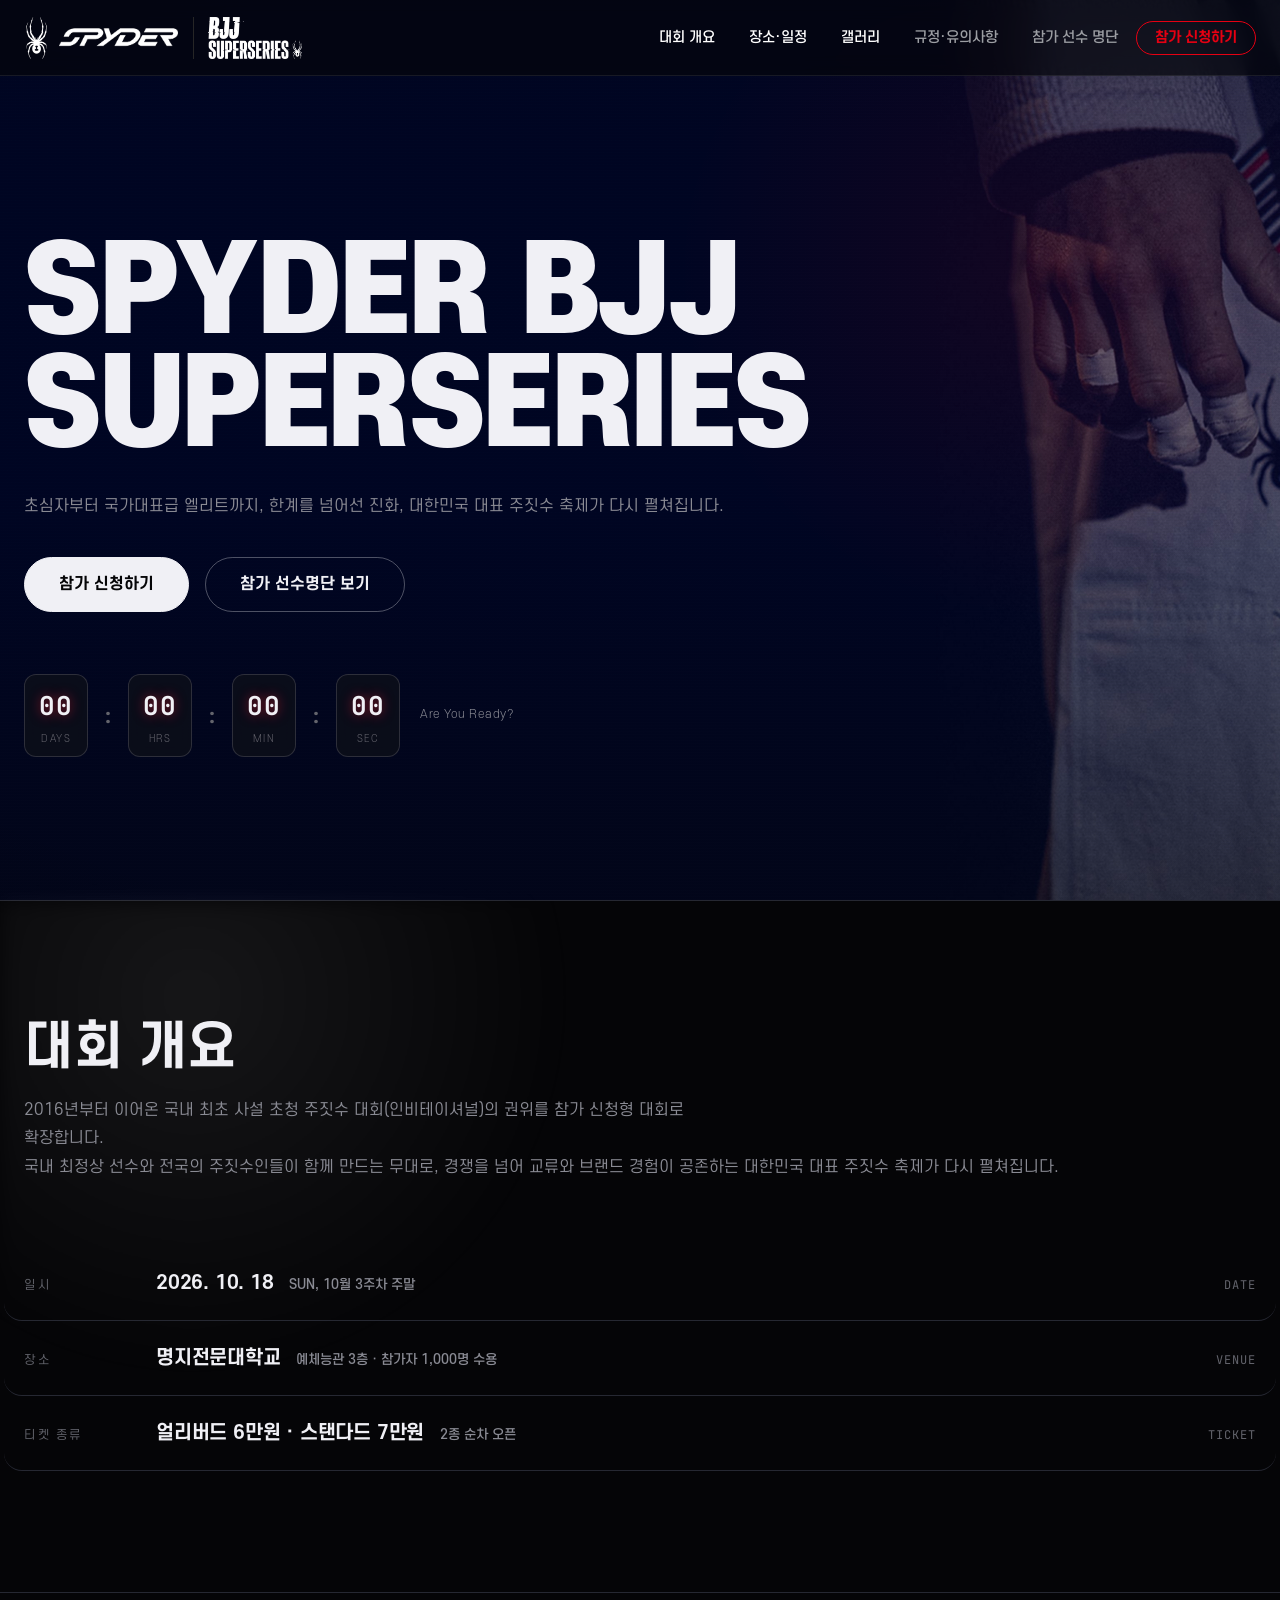
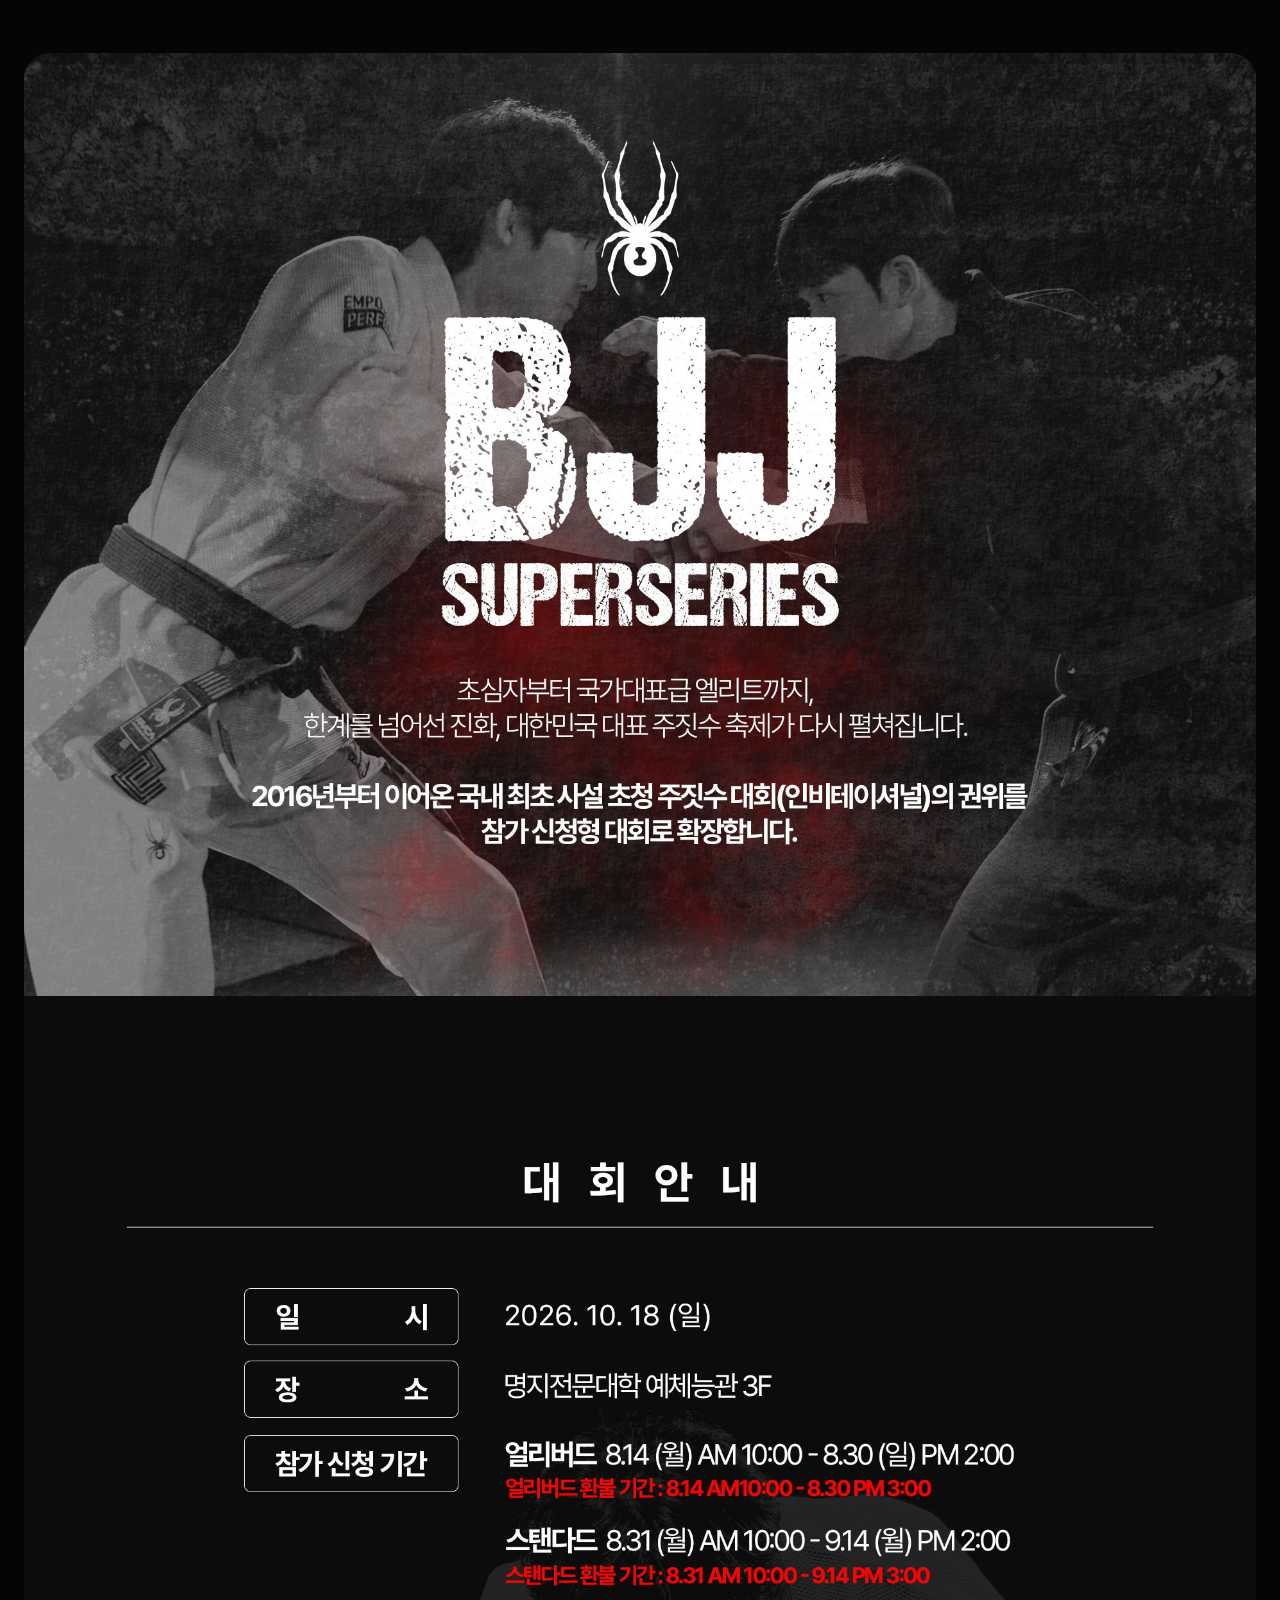
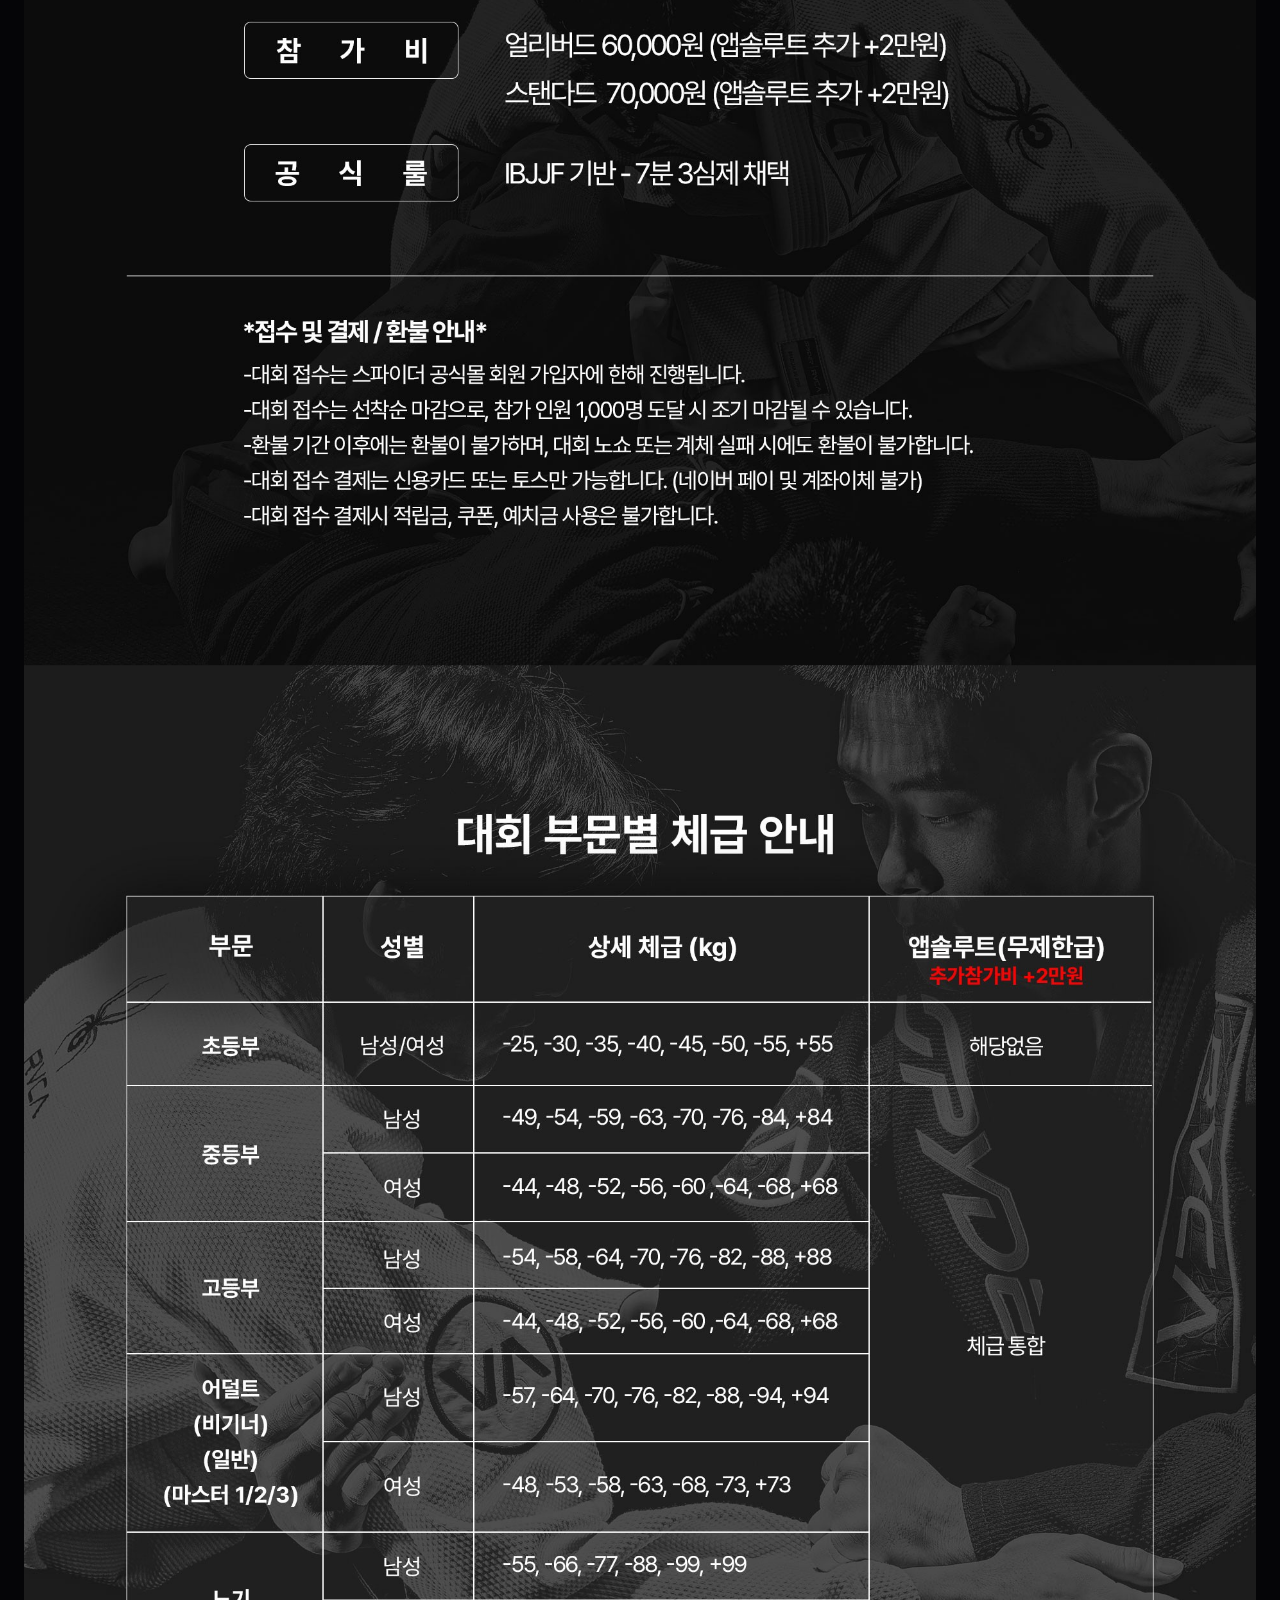
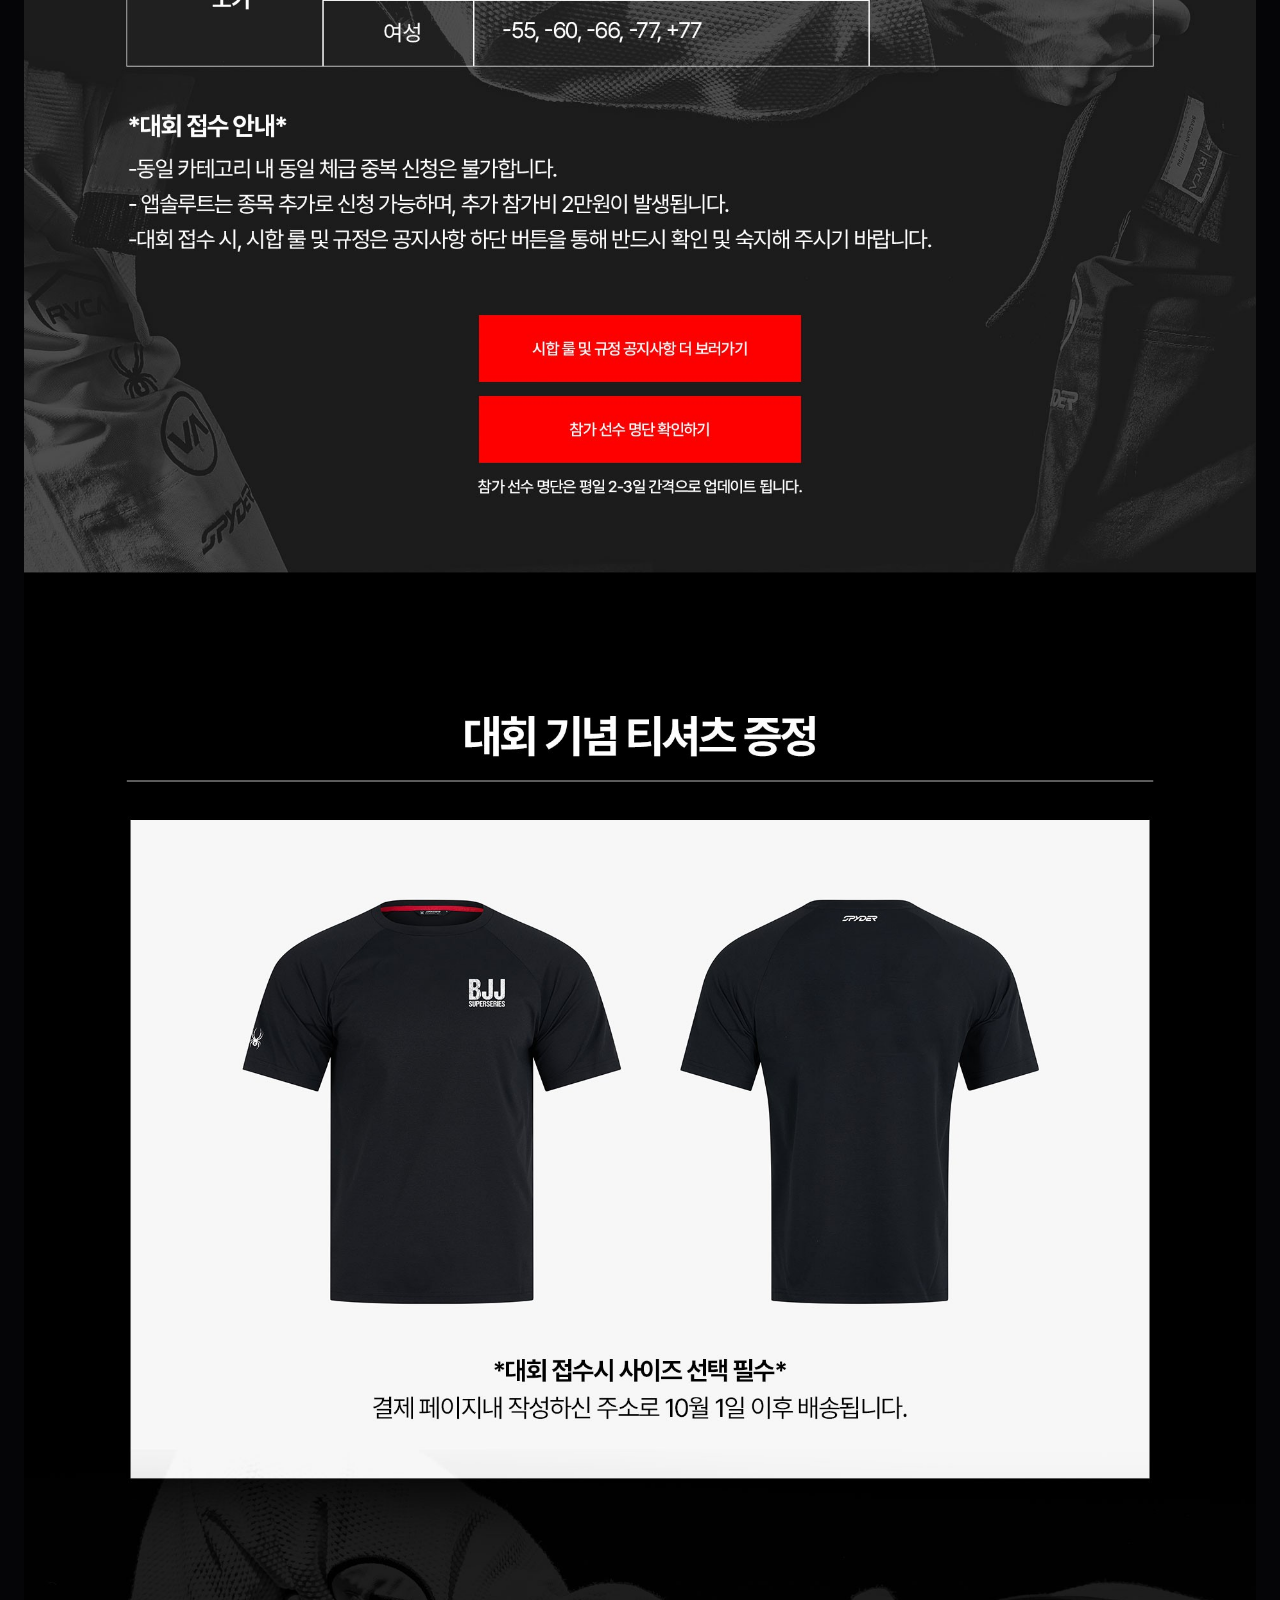
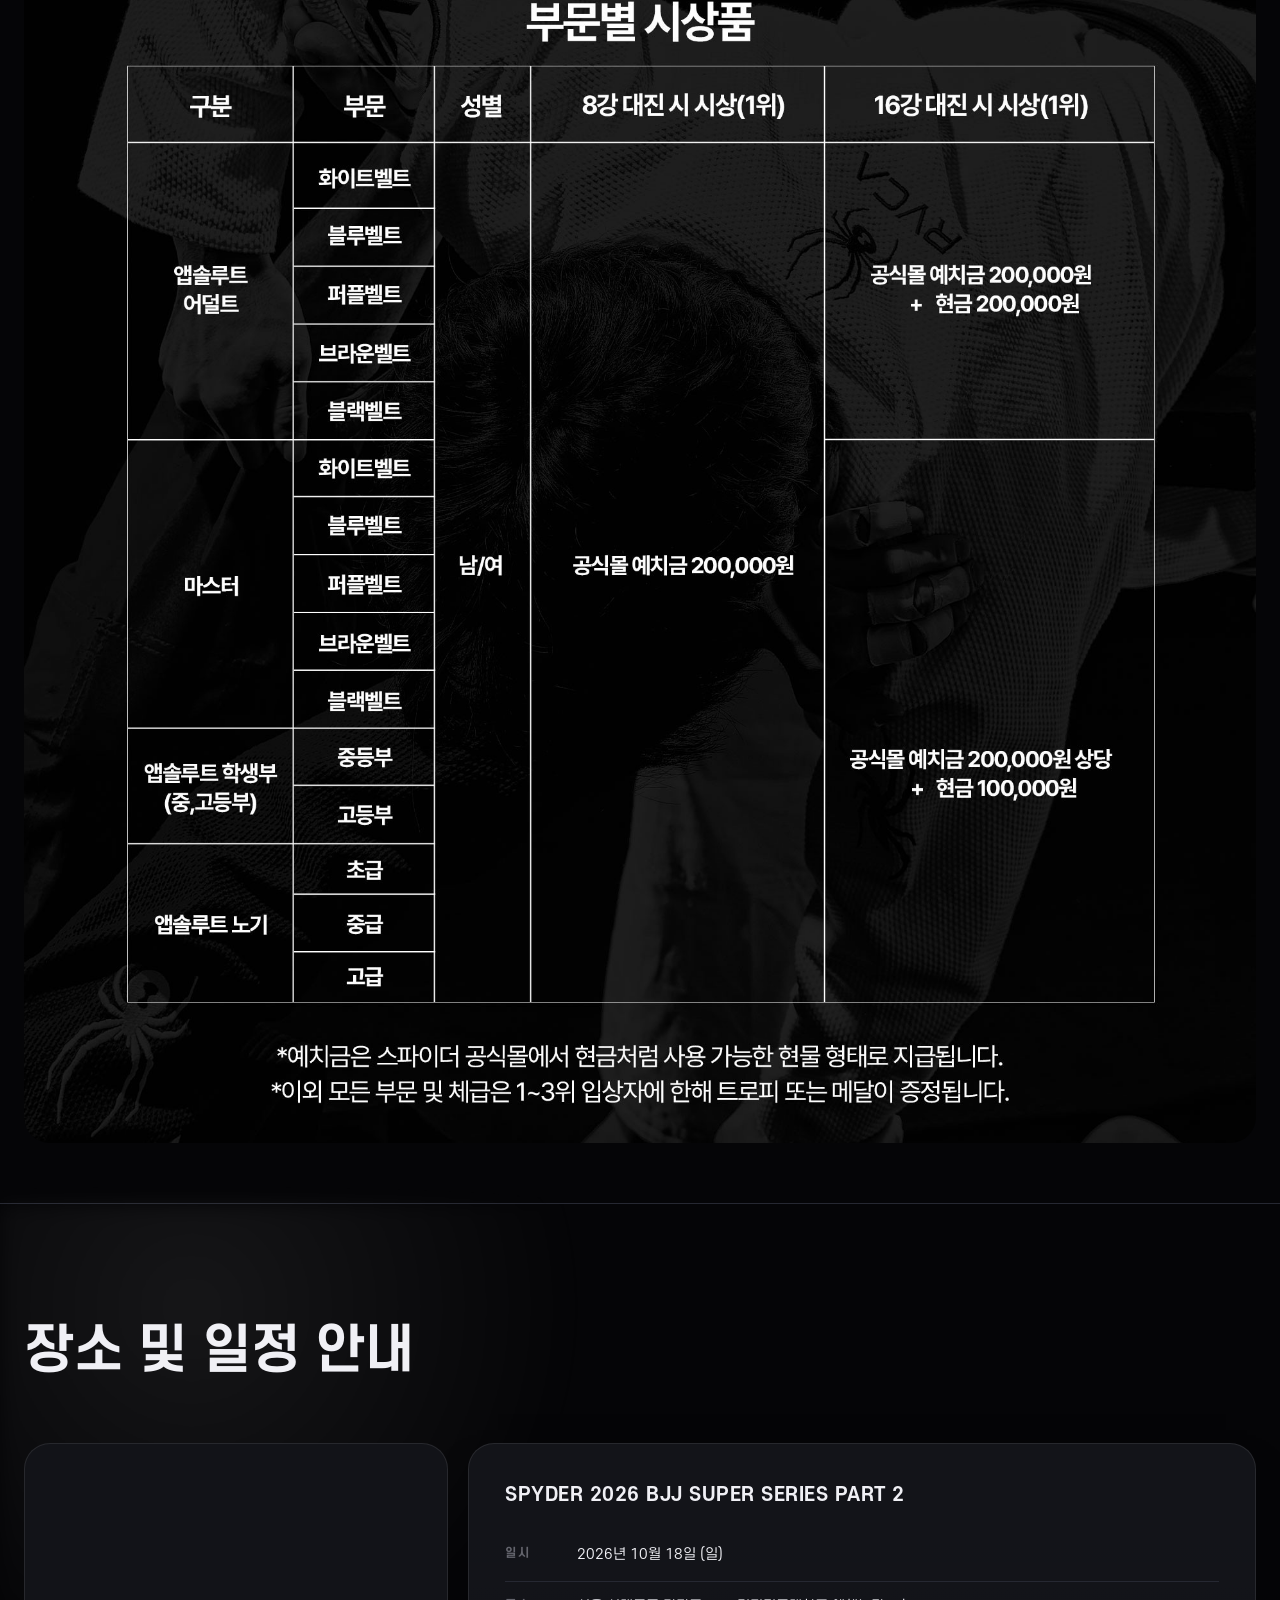
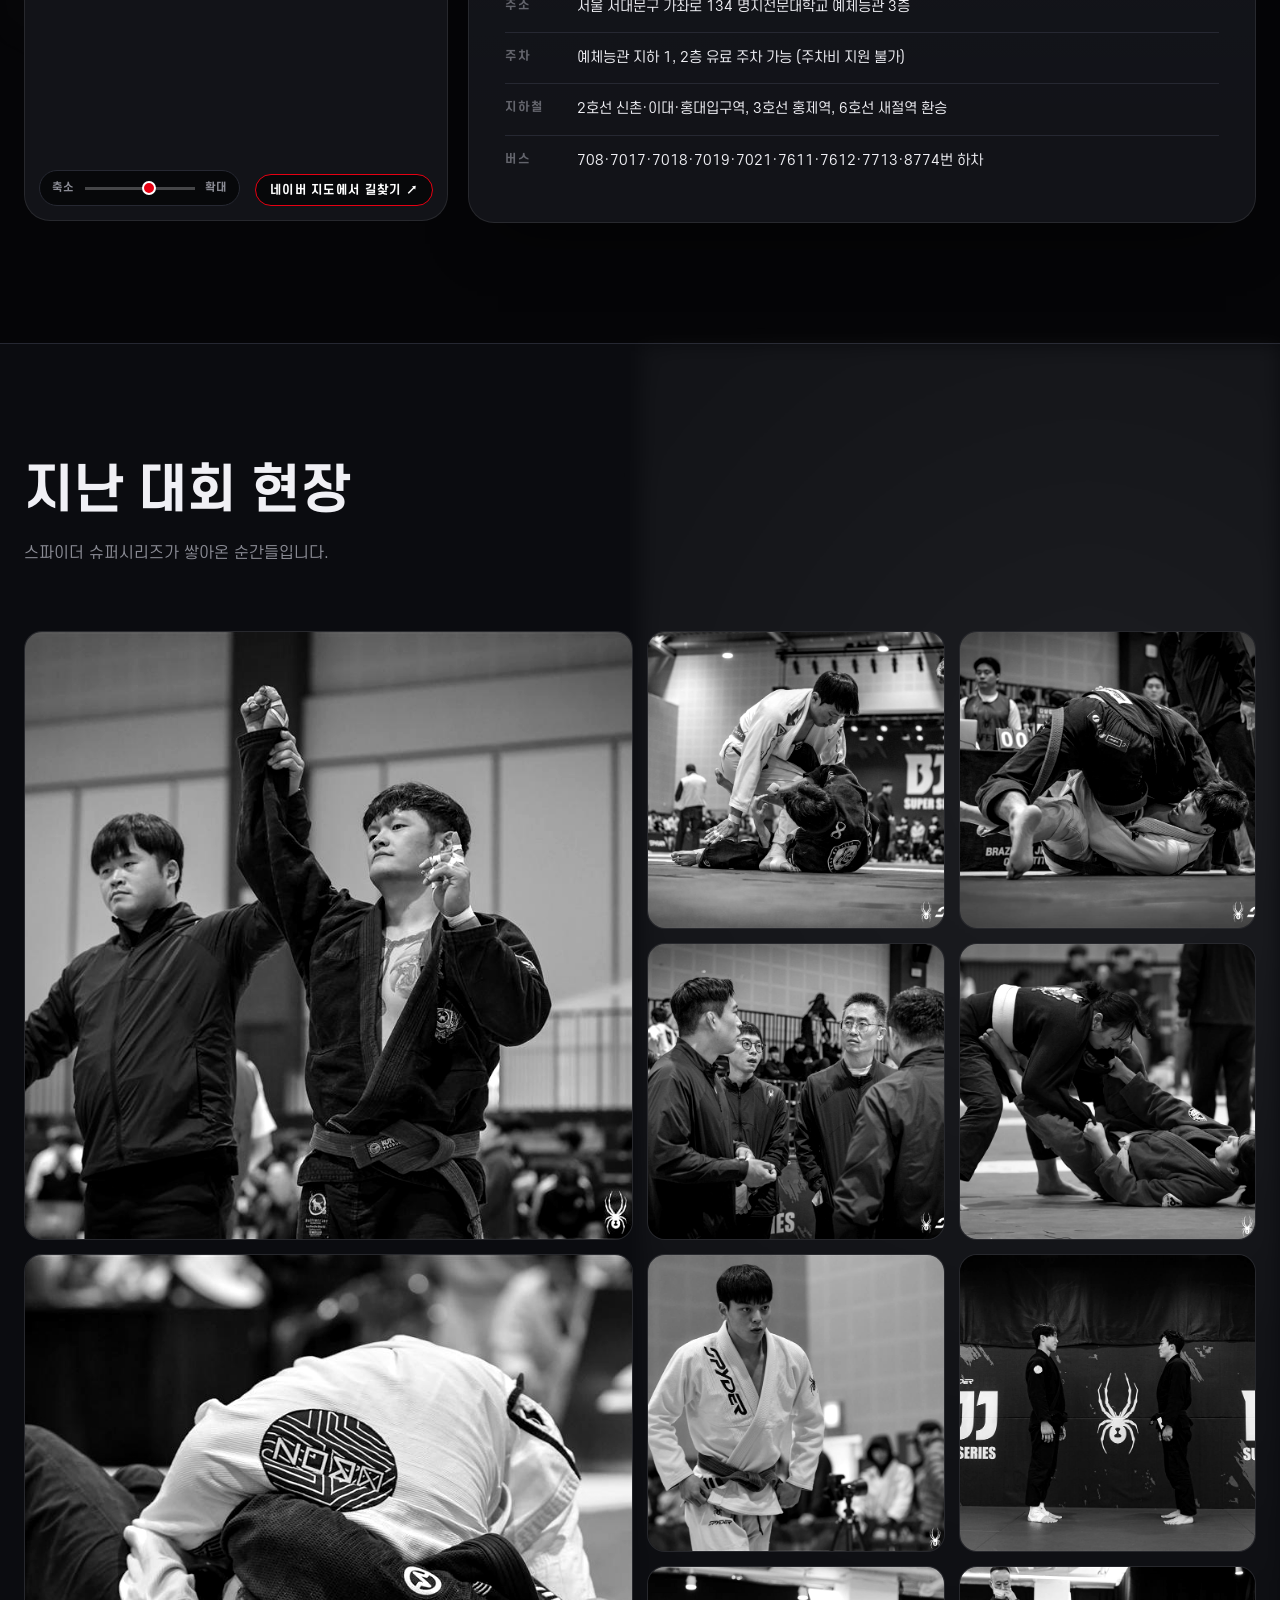
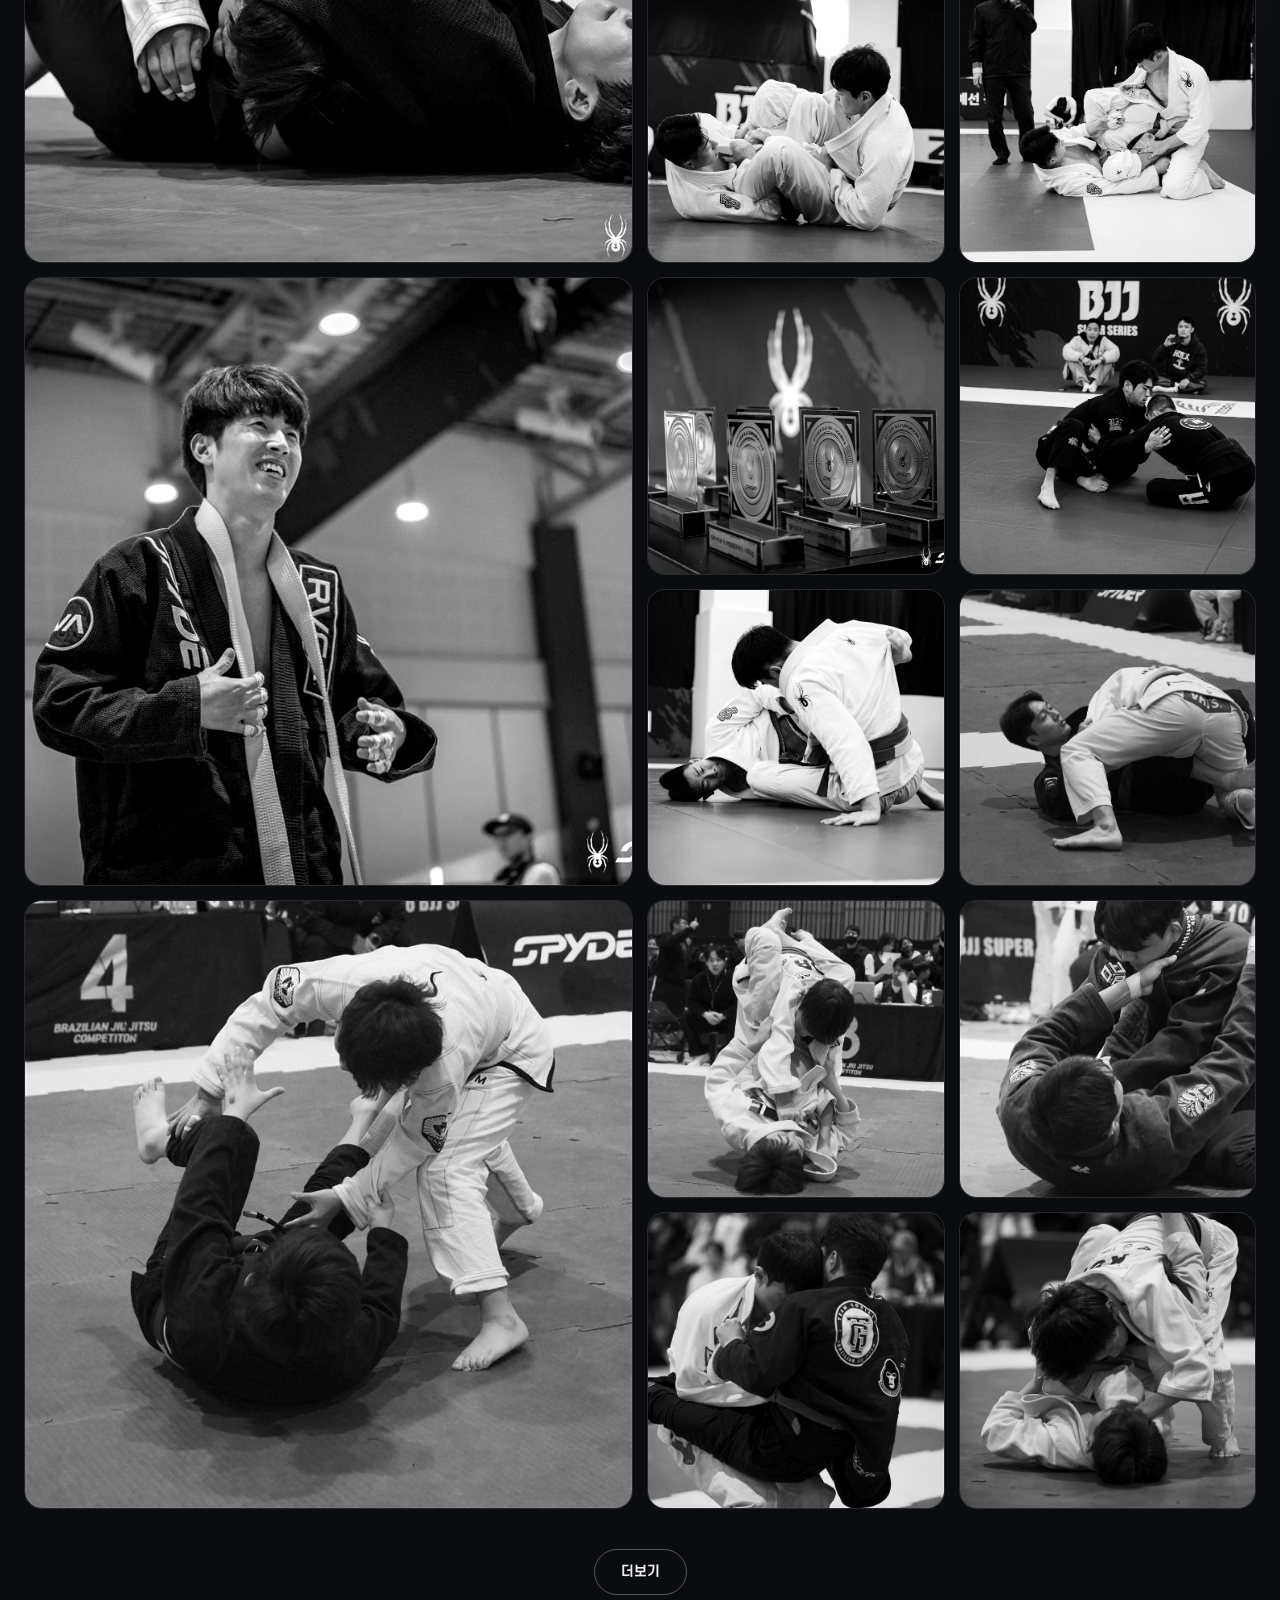
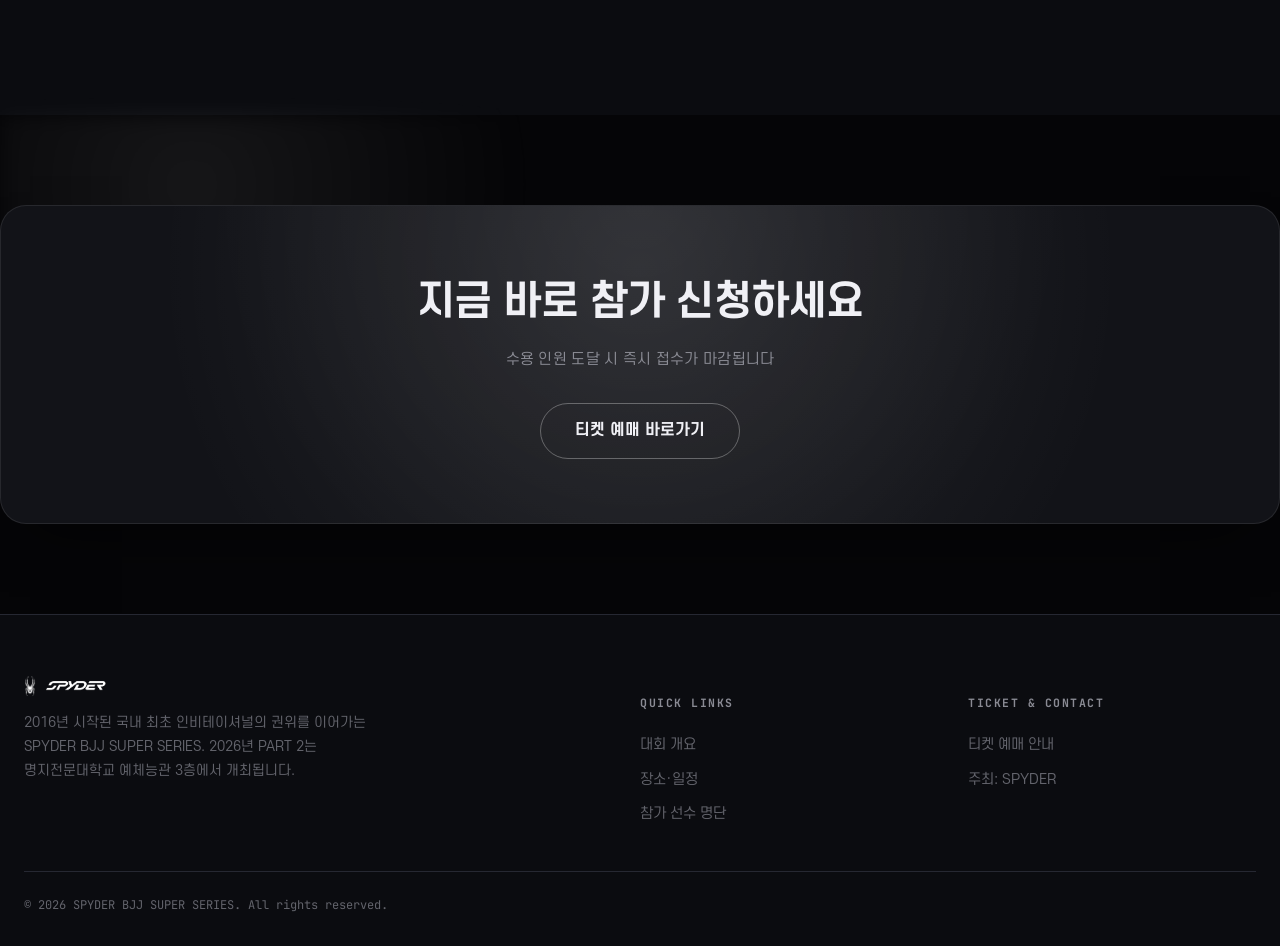
==== index.html @ e3bdf802 "Widen venue-info card so transit rows fit on one line Shifted venue-grid column ratio toward the inf" ====
<!DOCTYPE html>
<html lang="ko">
<head>
<meta charset="UTF-8">
<meta name="viewport" content="width=device-width, initial-scale=1.0">
<title>SPYDER BJJ SUPER SERIES 2026 PART 2</title>
<meta name="description" content="2026년 10월 18일, 명지전문대학교 예체능관 3층에서 열리는 SPYDER BJJ SUPER SERIES 2026 PART 2. 얼리버드 티켓 오픈 및 참가 선수 명단 안내.">
<link rel="icon" type="image/png" href="assets/img/spyder-bug.png">
<meta property="og:type" content="website">
<meta property="og:title" content="SPYDER BJJ SUPER SERIES 2026 PART 2">
<meta property="og:description" content="2026년 10월 18일, 명지전문대학교 예체능관 3층에서 열리는 SPYDER BJJ SUPER SERIES 2026 PART 2. 얼리버드 티켓 오픈 및 참가 선수 명단 안내.">
<meta property="og:image" content="assets/img/poster-main.jpg">
<meta name="twitter:card" content="summary_large_image">
<link rel="stylesheet" href="assets/css/style.css?v=76">
<link rel="stylesheet" href="https://unpkg.com/leaflet@1.9.4/dist/leaflet.css" integrity="sha256-p4NxAoJBhIIN+hmNHrzRCf9tD/miZyoHS5obTRR9BMY=" crossorigin="">
</head>
<body>

<div class="web-texture"></div>

<!-- NAV -->
<nav class="nav">
  <div class="nav-inner">
    <a href="index.html" class="brand">
      <img src="assets/img/spyder-bug.png" class="spider-icon" alt="">
      <img src="assets/img/spyder-wordmark.png" class="wordmark" alt="SPYDER">
      <img src="assets/img/bjj-superseries-logo-white.png" class="bjj-logo" alt="BJJ SUPERSERIES">
    </a>
    <div class="nav-links">
      <a href="index.html#overview">대회 개요</a>
      <a href="index.html#venue">장소·일정</a>
      <a href="index.html#gallery">갤러리</a>
      <a href="rules.html">규정·유의사항</a>
      <a href="bracket.html">참가 선수 명단</a>
      <a href="tickets.html" class="nav-cta">참가 신청하기</a>
    </div>
    <button class="nav-toggle" aria-label="메뉴 열기"><span></span><span></span><span></span></button>
  </div>
</nav>

<!-- HERO: Cyber-Athletic "The Dawn of Combat" -->
<header class="hero-cyber">
  <div class="hero-bg">
    <div class="hero-bg-photo"></div>
    <div class="hero-bg-gradient"></div>
    <div class="hero-bg-sweep"></div>
    <div class="hero-scanlines"></div>
    <div class="hero-vignette"></div>
  </div>

  <div class="hero-row">
    <div class="hero-content-cyber">
      <h1 class="hero-title-cyber sr-only">SPYDER BJJ SUPER SERIES 2026 PART 2</h1>
      <p class="hero-scdream-label">SPYDER BJJ SUPERSERIES</p>
      <p class="hero-desc-cyber">초심자부터 국가대표급 엘리트까지, 한계를 넘어선 진화, 대한민국 대표 주짓수 축제가 다시 펼쳐집니다.</p>
      <div class="hero-actions">
        <a href="tickets.html" class="btn btn-primary btn-lg btn-neon">참가 신청하기</a>
        <a href="bracket.html" class="btn btn-outline btn-lg">참가 선수명단 보기</a>
      </div>
    </div>
  </div>

  <div class="hero-countdown" id="heroCountdown" data-target="2026-10-18T09:00:00+09:00">
    <div class="cd-unit"><span class="cd-num" id="cdDays">00</span><span class="cd-label">Days</span></div>
    <span class="cd-sep">:</span>
    <div class="cd-unit"><span class="cd-num" id="cdHours">00</span><span class="cd-label">Hrs</span></div>
    <span class="cd-sep">:</span>
    <div class="cd-unit"><span class="cd-num" id="cdMins">00</span><span class="cd-label">Min</span></div>
    <span class="cd-sep">:</span>
    <div class="cd-unit"><span class="cd-num" id="cdSecs">00</span><span class="cd-label">Sec</span></div>
    <span class="cd-caption">Are You Ready?</span>
  </div>
</header>

<div class="divider"></div>

<!-- OVERVIEW -->
<section class="section" id="overview">
  <div class="container">
    <div class="section-head">
      <h2 class="section-title display reveal-text">대회 개요</h2>
      <p class="section-desc reveal" style="transition-delay:.15s;">2016년부터 이어온 국내 최초 사설 초청 주짓수 대회(인비테이셔널)의 권위를 참가 신청형 대회로 확장합니다.<br><span class="nowrap-line">국내 최정상 선수와 전국의 주짓수인들이 함께 만드는 무대로, 경쟁을 넘어 교류와 브랜드 경험이 공존하는 대한민국 대표 주짓수 축제가 다시 펼쳐집니다.</span></p>
    </div>

    <div class="structure-list reveal">
      <div class="structure-item">
        <span class="s-label">일시</span>
        <div class="s-value">2026. 10. 18 <small>SUN, 10월 3주차 주말</small></div>
        <span class="s-mono">DATE</span>
      </div>
      <div class="structure-item">
        <span class="s-label">장소</span>
        <div class="s-value">명지전문대학교 <small>예체능관 3층 · 참가자 1,000명 수용</small></div>
        <span class="s-mono">VENUE</span>
      </div>
      <div class="structure-item">
        <span class="s-label">티켓 종류</span>
        <div class="s-value">얼리버드 6만원 · 스탠다드 7만원 <small>2종 순차 오픈</small></div>
        <span class="s-mono">TICKET</span>
      </div>
    </div>
  </div>
</section>

<div class="divider"></div>

<!-- PROMO DETAIL -->
<section class="promo-detail">
  <div class="container">
    <img src="assets/img/promo-detail.jpg" alt="SPYDER BJJ SUPER SERIES 2026 PART 2 기획전 안내">
  </div>
</section>

<div class="divider"></div>

<!-- VENUE -->
<section class="section" id="venue">
  <div class="container">
    <div class="section-head">
      <h2 class="section-title display reveal-text">장소 및 일정 안내</h2>
    </div>
    <div class="venue-grid reveal">
      <div class="venue-map">
        <div id="venueMap"></div>
        <div class="map-zoom-control">
          <span class="map-zoom-label">축소</span>
          <input type="range" id="mapZoomRange" min="0" max="100" value="60" step="1" aria-label="지도 확대/축소">
          <span class="map-zoom-label">확대</span>
        </div>
        <a href="https://naver.me/58NGkoBA" target="_blank" rel="noopener" class="map-link-btn">네이버 지도에서 길찾기 ↗</a>
      </div>
      <div class="venue-info">
        <h4>SPYDER 2026 BJJ SUPER SERIES PART 2</h4>
        <ul>
          <li><b>일시</b><span>2026년 10월 18일 (일)</span></li>
          <li><b>주소</b><span>서울 서대문구 가좌로 134 명지전문대학교 예체능관 3층</span></li>
          <li><b>주차</b><span>예체능관 지하 1, 2층 유료 주차 가능 (주차비 지원 불가)</span></li>
          <li><b>지하철</b><span>2호선 신촌·이대·홍대입구역, 3호선 홍제역, 6호선 새절역 환승</span></li>
          <li><b>버스</b><span>708·7017·7018·7019·7021·7611·7612·7713·8774번 하차</span></li>
        </ul>
      </div>
    </div>
  </div>
</section>

<div class="divider"></div>

<!-- GALLERY -->
<section class="section bg-alt" id="gallery">
  <div class="container">
    <div class="section-head">
      <h2 class="section-title display reveal-text">지난 대회 현장</h2>
      <p class="section-desc reveal" style="transition-delay:.15s;">스파이더 슈퍼시리즈가 쌓아온 순간들입니다.</p>
    </div>
    <div class="gallery-grid reveal">
      <a href="assets/img/gallery/g4.jpg" data-lightbox><img src="assets/img/gallery/g4.jpg" alt="지난 대회 현장 1" loading="lazy"></a>
      <a href="assets/img/gallery/g1.jpg" data-lightbox><img src="assets/img/gallery/g1.jpg" alt="지난 대회 현장 2" loading="lazy"></a>
      <a href="assets/img/gallery/g2.jpg" data-lightbox><img src="assets/img/gallery/g2.jpg" alt="지난 대회 현장 3" loading="lazy"></a>
      <a href="assets/img/gallery/g3.jpg" data-lightbox><img src="assets/img/gallery/g3.jpg" alt="지난 대회 현장 4" loading="lazy"></a>
      <a href="assets/img/gallery/g5.jpg" data-lightbox><img src="assets/img/gallery/g5.jpg" alt="지난 대회 현장 5" loading="lazy"></a>
      <a href="assets/img/gallery/g6.jpg" data-lightbox><img src="assets/img/gallery/g6.jpg" alt="지난 대회 현장 6" loading="lazy"></a>
      <a href="assets/img/gallery/g7.jpg" data-lightbox><img src="assets/img/gallery/g7.jpg" alt="지난 대회 현장 7" loading="lazy"></a>
      <a href="assets/img/gallery/g11.jpg" data-lightbox><img src="assets/img/gallery/g11.jpg" alt="지난 대회 현장 8" loading="lazy"></a>
      <a href="assets/img/gallery/g12.jpg" data-lightbox><img src="assets/img/gallery/g12.jpg" alt="지난 대회 현장 9" loading="lazy"></a>
      <a href="assets/img/gallery/g13.jpg" data-lightbox><img src="assets/img/gallery/g13.jpg" alt="지난 대회 현장 10" loading="lazy"></a>
      <a href="assets/img/gallery/g8.jpg" data-lightbox><img src="assets/img/gallery/g8.jpg" alt="지난 대회 현장 11" loading="lazy"></a>
      <a href="assets/img/gallery/g9.jpg" data-lightbox><img src="assets/img/gallery/g9.jpg" alt="지난 대회 현장 12" loading="lazy"></a>
      <a href="assets/img/gallery/g10.jpg" data-lightbox><img src="assets/img/gallery/g10.jpg" alt="지난 대회 현장 13" loading="lazy"></a>
      <a href="assets/img/gallery/g14.jpg" data-lightbox><img src="assets/img/gallery/g14.jpg" alt="지난 대회 현장 14" loading="lazy"></a>
      <a href="assets/img/gallery/g15.jpg" data-lightbox><img src="assets/img/gallery/g15.jpg" alt="지난 대회 현장 15" loading="lazy"></a>
      <a href="assets/img/gallery/g16.jpg" data-lightbox><img src="assets/img/gallery/g16.jpg" alt="지난 대회 현장 16" loading="lazy"></a>
      <a href="assets/img/gallery/g17.jpg" data-lightbox><img src="assets/img/gallery/g17.jpg" alt="지난 대회 현장 17" loading="lazy"></a>
      <a href="assets/img/gallery/g18.jpg" data-lightbox><img src="assets/img/gallery/g18.jpg" alt="지난 대회 현장 18" loading="lazy"></a>
      <a href="assets/img/gallery/g19.jpg" data-lightbox><img src="assets/img/gallery/g19.jpg" alt="지난 대회 현장 19" loading="lazy"></a>
      <a href="assets/img/gallery/g20.jpg" data-lightbox><img src="assets/img/gallery/g20.jpg" alt="지난 대회 현장 20" loading="lazy"></a>
    </div>
    <div class="center mt-40">
      <a href="gallery.html" target="_blank" rel="noopener" class="btn btn-outline">더보기</a>
    </div>
  </div>
</section>

<!-- CTA BAND -->
<section class="cta-band">
  <div class="container">
    <h3 class="display">지금 바로 참가 신청하세요</h3>
    <p>수용 인원 도달 시 즉시 접수가 마감됩니다</p>
    <div class="hero-actions" style="justify-content:center;">
      <a href="tickets.html" class="btn btn-outline btn-lg">티켓 예매 바로가기</a>
    </div>
  </div>
</section>

<!-- FOOTER -->
<footer id="footer-include"></footer>

<div class="lightbox">
  <button class="lightbox-close">&times;</button>
  <img src="" alt="">
</div>

<a href="tickets.html" class="floating-ticket">TICKET</a>

<script src="https://unpkg.com/leaflet@1.9.4/dist/leaflet.js" integrity="sha256-20nQCchB9co0qIjJZRGuk2/Z9VM+kNiyxNV1lvTlZBo=" crossorigin=""></script>
<script src="assets/js/main.js?v=44"></script>
<script src="assets/js/footer.js?v=38"></script>
</body>
</html>
---- assets/css/style.css ----
/* ==================================================
   SPYDER BJJ SUPER SERIES 2026 PART 2 — Site Styles
   Cyber-Athletic Future Genesis system
   ================================================== */

@import url('https://cdn.jsdelivr.net/gh/orioncactus/pretendard@v1.3.9/dist/web/static/pretendard.css');
@import url('https://fonts.googleapis.com/css2?family=Orbitron:wght@700;800;900&family=JetBrains+Mono:wght@400;500;700&display=swap');

@font-face{
  font-family:'SCDream';
  src:url('../fonts/SCDream3.woff2') format('woff2');
  font-weight:300;
  font-style:normal;
  font-display:swap;
}
@font-face{
  font-family:'SCDream';
  src:url('../fonts/SCDream4.woff2') format('woff2');
  font-weight:400;
  font-style:normal;
  font-display:swap;
}
@font-face{
  font-family:'SCDream';
  src:url('../fonts/SCDream5.woff2') format('woff2');
  font-weight:500;
  font-style:normal;
  font-display:swap;
}
@font-face{
  font-family:'SCDream';
  src:url('../fonts/SCDream6.woff2') format('woff2');
  font-weight:700;
  font-style:normal;
  font-display:swap;
}
@font-face{
  font-family:'SCDream';
  src:url('../fonts/SCDream9.woff2') format('woff2');
  font-weight:900;
  font-style:normal;
  font-display:swap;
}

:root{
  /* Cyber-Athletic Future Genesis palette */
  --bg-0:#050507;
  --bg-1:#0b0c10;
  --bg-2:#121318;
  --bg-card:#121318;
  --line:#262832;
  --line-2:#1a1b22;
  --white:#f0f0f5;
  --mute:#8a8b94;
  --mute-2:#63646c;
  --red:#e60012;
  --red-dark:#9a0710;
  --neon:#ff1a30;
  --gold:#d9b25e;
  --radius:0px;
  --r-sm:12px;
  --r-md:18px;
  --r-lg:26px;
  --r-pill:999px;
  --maxw:1400px;
  --nav-h:76px;
  --mono:'JetBrains Mono', monospace;
  --font:'Pretendard', 'SCDream', sans-serif;
  --font-display:'Orbitron', 'Pretendard', sans-serif;

  --outline-border:rgba(255,255,255,0.3);
  --outline-hover-bg:rgba(255,255,255,0.06);

  --card-bg:linear-gradient(180deg, rgba(255,255,255,0.045), rgba(255,255,255,0.01));
  --card-border:rgba(255,255,255,0.09);
  --card-shadow:0 30px 60px -30px rgba(0,0,0,0.7);

  /* z-index scale (DESIGN_AND_UX_GUIDE.md #2.2) */
  --z-below:-1;
  --z-default:1;
  --z-card-hover:10;
  --z-sticky-header:100;
  --z-dropdown:200;
  --z-floating-btn:500;
  --z-overlay:900;
  --z-modal:1000;
  --z-toast:1100;
}

*,*::before,*::after{ box-sizing:border-box; }
html{ scroll-behavior:smooth; scroll-padding-top:var(--nav-h); }
body{
  margin:0;
  background:var(--bg-0);
  color:var(--white);
  font-family:var(--font);
  line-height:1.6;
  overflow-x:hidden;
  word-break:keep-all;
  overflow-wrap:break-word;
}
img{ max-width:100%; display:block; }
a{ color:inherit; text-decoration:none; }
ul{ margin:0; padding:0; list-style:none; }
h1,h2,h3,h4{ margin:0; font-weight:700; text-wrap:balance; }
p{ margin:0; }

/* ---------- TEXT TRUNCATION (DESIGN_AND_UX_GUIDE.md #1.2) ---------- */
.text-truncate-1{
  white-space:nowrap;
  overflow:hidden;
  text-overflow:ellipsis;
  max-width:100%;
}
.text-truncate-2{
  display:-webkit-box;
  -webkit-line-clamp:2;
  -webkit-box-orient:vertical;
  overflow:hidden;
  text-overflow:ellipsis;
}

/* ---------- TABULAR NUMBERS for scores/timers/prices (DESIGN_AND_UX_GUIDE.md #1.2) ---------- */
.tabular-numbers{
  font-variant-numeric:tabular-nums;
  font-feature-settings:"tnum";
}

.display{
  font-family:var(--font);
  font-weight:700;
  text-transform:none;
  letter-spacing:-0.5px;
}
.mono{ font-family:var(--mono); }

.container{
  max-width:var(--maxw);
  margin:0 auto;
  padding:0 24px;
}

/* ---------- background texture (soft liquid-glass wash) ---------- */
.web-texture{
  position:fixed;
  inset:0;
  pointer-events:none;
  z-index:0;
  background-image:
    radial-gradient(60% 45% at 12% 0%, rgba(255,255,255,0.05), transparent 70%),
    radial-gradient(50% 40% at 88% 18%, rgba(255,255,255,0.04), transparent 70%),
    radial-gradient(55% 45% at 25% 95%, rgba(255,255,255,0.035), transparent 70%);
}

/* Grid-line overlay for photography (Apex-Flow style technical grid) */
.grid-overlay{
  position:absolute; inset:0;
  z-index:1;
  pointer-events:none;
  background-image:
    repeating-linear-gradient(0deg, rgba(245,245,243,0.09) 0 1px, transparent 1px 92px),
    repeating-linear-gradient(90deg, rgba(245,245,243,0.09) 0 1px, transparent 1px 92px);
  mix-blend-mode:overlay;
}
.grid-overlay::before, .grid-overlay::after{
  content:'';
  position:absolute;
  width:15px; height:15px;
  border:1px solid rgba(245,245,243,0.5);
}
.grid-overlay::before{ top:18px; left:18px; border-right:none; border-bottom:none; }
.grid-overlay::after{ bottom:18px; right:18px; border-left:none; border-top:none; }

/* duotone / graphic photo treatment */
.duotone{ filter:grayscale(1) contrast(1.15) brightness(0.9); }

/* ---------- NAV ---------- */
.nav{
  position:fixed;
  top:0; left:0; right:0;
  z-index:var(--z-sticky-header);
  height:var(--nav-h);
  display:flex;
  align-items:center;
  background:rgba(5,6,8,0.75);
  backdrop-filter:blur(10px);
  -webkit-backdrop-filter:blur(10px);
  border-bottom:1px solid rgba(255,255,255,0.08);
  transition:background .3s ease;
}
.nav-inner{
  width:100%;
  max-width:var(--maxw);
  margin:0 auto;
  padding:0 24px;
  display:flex;
  align-items:center;
  justify-content:space-between;
  gap:20px;
}
.brand{
  display:flex;
  align-items:center;
  gap:10px;
  white-space:nowrap;
}
.brand .spider-icon{ height:46px; width:auto; flex-shrink:0; }
.brand .wordmark{ height:28px; width:auto; flex-shrink:0; }
.brand small{
  display:block;
  font-family:var(--mono);
  font-size:13px;
  letter-spacing:2px;
  color:#9c9ea3;
  font-weight:500;
  padding-left:14px;
  border-left:1px solid #262626;
}
.brand .bjj-logo{
  height:42px;
  width:auto;
  flex-shrink:0;
  padding-left:14px;
  border-left:1px solid #262626;
}
.nav-links{
  display:flex;
  align-items:center;
  gap:2px;
}
.nav-links a{
  display:inline-flex;
  align-items:center;
  padding:10px 16px;
  font-size:14px;
  font-weight:500;
  font-family:var(--font);
  line-height:1;
  letter-spacing:0;
  color:#9c9ea3;
  transition:color .2s ease;
  white-space:nowrap;
}
.nav-links a:hover, .nav-links a.active{ color:#fff; }
.nav-cta{
  border:1px solid var(--red) !important;
  color:var(--red) !important;
  padding:9px 18px !important;
  font-weight:700 !important;
  border-radius:var(--r-pill);
}
.nav-cta:hover{ background:var(--red); color:#fff !important; }
.nav-toggle{
  display:none;
  flex-direction:column;
  gap:5px;
  background:none;
  border:none;
  cursor:pointer;
  padding:8px;
}
.nav-toggle span{ width:22px; height:2px; background:#fff; display:block; }

@media (max-width:900px){
  .nav-links{
    position:fixed;
    top:var(--nav-h);
    left:0; right:0;
    background:#0a0a0a;
    flex-direction:column;
    align-items:stretch;
    padding:10px 24px 24px;
    border-bottom:1px solid #262626;
    transform:translateY(-140%);
    transition:transform .3s ease;
  }
  .nav-links.open{ transform:translateY(0); }
  .nav-links a{ padding:14px 0; border-bottom:1px solid rgba(255,255,255,0.06); }
  .nav-cta{ margin-top:8px; text-align:center; }
  .nav-toggle{ display:flex; }
}
@media (max-width:420px){
  .brand small, .brand .bjj-logo{ display:none; }
}

/* ==================================================
   HERO — Cyber-Athletic "The Dawn of Combat"
   ================================================== */
.hero-cyber{
  position:relative;
  min-height:100vh;
  min-height:100svh;
  display:flex;
  flex-direction:column;
  justify-content:center;
  overflow:hidden;
  background:var(--bg-0);
  padding-top:var(--nav-h);
}

/* -- background layers -- */
.hero-bg{ position:absolute; inset:0; z-index:0; overflow:hidden; }
.hero-bg-video, .hero-bg-fallback{
  position:absolute; inset:0;
  width:100%; height:100%;
  object-fit:cover;
  object-position:center 30%;
  filter:grayscale(0.25) contrast(1.15) brightness(0.55);
}
.hero-bg-photo{
  position:absolute; inset:0;
  background-image:url('../img/hero-bg.jpg');
  background-size:cover;
  background-position:left top;
}
@media (max-width:900px){
  .hero-bg-photo{ background-position:20% top; }
}
.hero-bg-gradient{
  position:absolute; inset:0;
  background:
    radial-gradient(45% 60% at 82% 30%, rgba(230,0,18,0.08), transparent 65%),
    linear-gradient(180deg, rgba(5,6,7,0.05) 0%, rgba(5,6,7,0.02) 55%, rgba(5,6,7,0.35) 100%);
}
.hero-bg-sweep{
  position:absolute; inset:0;
  background:linear-gradient(100deg, transparent 30%, rgba(0,0,0,0.4) 48%, transparent 66%);
  background-size:260% 100%;
  background-position:130% 0;
  animation:heroSweep 9s ease-in-out infinite;
  pointer-events:none;
}
@media (prefers-reduced-motion: reduce){
  .hero-bg-sweep{ display:none; }
}
@keyframes heroSweep{
  0%, 15%{ background-position:130% 0; }
  50%{ background-position:-30% 0; }
  85%, 100%{ background-position:130% 0; }
}
.hero-bg-grid{
  position:absolute; inset:-1px;
  background-image:
    repeating-linear-gradient(0deg, rgba(240,240,245,0.05) 0 1px, transparent 1px 64px),
    repeating-linear-gradient(90deg, rgba(240,240,245,0.05) 0 1px, transparent 1px 64px);
  mask-image:radial-gradient(80% 70% at 60% 40%, #000 0%, transparent 75%);
  animation:gridDrift 40s linear infinite;
}
@keyframes gridDrift{
  0%{ transform:translate(0,0); }
  100%{ transform:translate(64px,64px); }
}
.hero-scanlines{
  position:absolute; inset:0;
  background:repeating-linear-gradient(0deg, rgba(255,255,255,0.035) 0 1px, transparent 1px 3px);
  opacity:0.5;
  mix-blend-mode:overlay;
  pointer-events:none;
}
.hero-vignette{
  position:absolute; inset:0;
  background:radial-gradient(120% 90% at 50% 50%, transparent 60%, rgba(5,6,7,0.25) 90%, rgba(5,6,7,0.5) 100%);
}

/* -- foreground content -- */
.hero-row{
  position:relative;
  z-index:2;
  width:100%;
  max-width:var(--maxw);
  margin:0 auto;
  padding:60px 24px 40px;
  display:flex;
  align-items:flex-end;
}
.hero-content-cyber{
  flex:1;
  min-width:0;
}
.sr-only{
  position:absolute;
  width:1px; height:1px;
  padding:0; margin:-1px;
  overflow:hidden;
  clip:rect(0,0,0,0);
  white-space:nowrap;
  border:0;
}
@media (max-width:900px){
  .hero-row{ flex-direction:column; align-items:stretch; gap:32px; }
  .hero-content-cyber{ max-width:none; }
}
.hero-title-cyber{
  font-family:var(--font-display);
  font-weight:900;
  text-transform:uppercase;
  letter-spacing:-1px;
  line-height:0.98;
  color:var(--white);
  font-size:clamp(32px, 6.4vw, 86px);
  margin:0 0 28px;
}
.hero-title-cyber span{ display:block; }
.hero-title-cyber .line-accent{ color:var(--white); }
.hero-title-cyber .line-sub{
  font-size:0.42em;
  letter-spacing:2px;
  color:var(--mute);
  font-weight:700;
  margin-top:10px;
}

.hero-scdream-label{
  font-family:'SCDream', sans-serif;
  font-weight:900;
  font-size:clamp(44px, 9vw, 116px);
  line-height:0.98;
  letter-spacing:-1.5px;
  color:var(--white);
  margin:0 0 28px;
}
.hero-desc-cyber{
  color:var(--mute);
  font-size:15.5px;
  line-height:1.8;
  white-space:nowrap;
  margin-bottom:36px;
}
@media (max-width:900px){
  .hero-desc-cyber{ white-space:normal; }
}
.hero-actions{
  margin-top:0;
  display:flex;
  flex-wrap:wrap;
  gap:16px;
  align-items:center;
}
.btn-neon{
  position:relative;
  box-shadow:0 0 0 0 rgba(230,0,18,0.5);
  animation:neonPulse 2.4s ease-in-out infinite;
}
@keyframes neonPulse{
  0%,100%{ box-shadow:0 0 0 0 rgba(230,0,18,0.45); }
  50%{ box-shadow:0 0 26px 4px rgba(230,0,18,0.45); }
}

/* -- countdown HUD bar -- */
.hero-countdown{
  position:relative;
  z-index:2;
  display:flex;
  align-items:center;
  gap:14px;
  width:100%;
  max-width:var(--maxw);
  margin:0 auto;
  padding:22px 24px 40px;
  flex-wrap:wrap;
}
.cd-unit{
  display:flex;
  flex-direction:column;
  align-items:center;
  min-width:64px;
  padding:10px 14px;
  border:1px solid rgba(255,255,255,0.14);
  border-radius:var(--r-sm);
  background:rgba(18,19,24,0.6);
  backdrop-filter:blur(10px);
  -webkit-backdrop-filter:blur(10px);
}
.cd-num{
  font-family:var(--mono);
  font-size:26px;
  font-weight:700;
  color:var(--white);
  letter-spacing:1px;
  font-variant-numeric:tabular-nums;
  text-shadow:0 0 12px rgba(255,26,48,0.5);
}
.cd-label{
  font-family:'SCDream', sans-serif;
  font-weight:300;
  font-size:9.5px;
  letter-spacing:1.5px;
  color:var(--mute-2);
  text-transform:uppercase;
  margin-top:4px;
}
.cd-sep{ color:var(--mute-2); font-family:var(--mono); font-size:20px; font-weight:700; }
.cd-caption{
  font-family:'SCDream', sans-serif;
  font-weight:300;
  font-size:11.5px;
  color:var(--mute);
  letter-spacing:0.5px;
  margin-left:6px;
}

@media (max-width:700px){
  .hero-title-cyber{ font-size:clamp(27px, 9.6vw, 45px); }
  .hero-countdown{ gap:8px; padding:16px 20px 32px; }
  .cd-unit{ min-width:52px; padding:8px 10px; }
  .cd-num{ font-size:19px; }
  .cd-caption{ display:none; }
}

/* ---------- 3D TILT CARDS (target/ticket/kit cards) ---------- */
@media (prefers-reduced-motion:no-preference){
  .tilt-card{
    transition:transform .35s cubic-bezier(.16,1,.3,1), box-shadow .35s ease;
    will-change:transform;
    transform:perspective(900px) rotateX(0) rotateY(0) translateZ(0);
  }
  .tilt-card:hover{
    box-shadow:0 24px 40px -20px rgba(0,0,0,0.5);
    z-index:2;
  }
}

/* ---------- BUTTONS ---------- */
.btn{
  display:inline-flex;
  align-items:center;
  justify-content:center;
  gap:8px;
  padding:15px 26px;
  font-size:13.5px;
  font-weight:700;
  font-family:var(--font);
  line-height:1;
  letter-spacing:0;
  cursor:pointer;
  border:1px solid var(--white);
  transition:all .2s ease;
  text-transform:none;
  border-radius:var(--r-pill);
}
.btn-primary{ background:var(--white); color:var(--bg-0); border-color:var(--white); }
.btn-primary:hover{ background:var(--red); border-color:var(--red); color:#fff; }
.btn-outline{ border-color:var(--outline-border); color:var(--white); background:transparent; }
.btn-outline:hover{ border-color:var(--white); background:var(--outline-hover-bg); }
.btn-block{ width:100%; }
.btn-lg{ padding:19px 34px; font-size:15.5px; }
@media (prefers-reduced-motion:no-preference){
  .btn:hover{ transform:translateY(-2px); box-shadow:0 14px 26px -12px rgba(0,0,0,0.55); }
  .btn:active{ transform:translateY(0); box-shadow:0 4px 10px -6px rgba(0,0,0,0.5); transition-duration:.05s; }
}

/* text-only arrow link (used inline, e.g. ticket CTA text) */
.link-arrow{
  display:inline-flex; align-items:center; gap:8px;
  font-family:var(--font); font-size:13px; font-weight:700;
  letter-spacing:0.5px; text-transform:uppercase;
  border-bottom:1px solid currentColor; padding-bottom:3px;
}
.link-arrow::after{ content:'\2197'; }

/* ---------- MARQUEE ---------- */
.marquee{
  background:var(--bg-1);
  overflow:hidden;
  white-space:nowrap;
  border-top:1px solid var(--line);
  border-bottom:1px solid var(--line);
}
.marquee-track{
  display:inline-flex;
  align-items:center;
  animation:scroll 32s linear infinite;
}
.marquee-track span{
  font-family:var(--font);
  font-weight:700;
  font-size:17px;
  letter-spacing:1px;
  color:var(--mute-2);
  padding:14px 40px;
  display:inline-flex;
  align-items:center;
  gap:16px;
}
.marquee-track span b{ color:var(--red); font-weight:400; }
@keyframes scroll{
  0%{ transform:translateX(0); }
  100%{ transform:translateX(-50%); }
}

/* ---------- SECTION ---------- */
section{ position:relative; z-index:1; }
.section{ padding:120px 0; }
.section-tight{ padding:70px 0; }
.section-head{ position:relative; margin-bottom:64px; max-width:680px; }

/* Faint liquid-glass gradient sheen — fades in softly as each section scrolls into view */
section.section::before,
.cta-band::before{
  content:'';
  position:absolute;
  top:0; left:0;
  width:52%; height:70%;
  max-width:640px;
  background:radial-gradient(circle at 30% 20%, rgba(255,255,255,0.07), transparent 65%);
  filter:blur(10px);
  opacity:0;
  transform:scale(0.9);
  transform-origin:top left;
  transition:opacity 1.8s ease, transform 1.8s cubic-bezier(.16,1,.3,1);
  pointer-events:none;
  z-index:0;
}
section.section:nth-of-type(even)::before{
  left:auto; right:0;
  background:radial-gradient(circle at 70% 20%, rgba(255,255,255,0.07), transparent 65%);
  transform-origin:top right;
}
section.section.in::before,
.cta-band.in::before{
  opacity:1;
  transform:scale(1);
}
.eyebrow{
  font-family:var(--mono);
  font-size:12px;
  font-weight:500;
  letter-spacing:1.5px;
  color:var(--red);
  margin-bottom:18px;
  display:block;
  text-transform:uppercase;
}
.eyebrow::before{ content:'[ '; color:var(--mute-2); }
.eyebrow::after{ content:' ]'; color:var(--mute-2); }

/* ---------- TEASER VIDEO (vertical, native ratio preserved) ---------- */
.section-title{
  font-size:clamp(32px, 5vw, 52px);
  line-height:1.05;
  color:var(--white);
  letter-spacing:-0.5px;
}
.section-desc{
  margin-top:20px;
  color:var(--mute);
  font-size:15.5px;
  line-height:1.85;
}
.nowrap-line{ white-space:nowrap; }
@media (max-width:900px){
  .nowrap-line{ white-space:normal; }
}
.bg-alt{ background:var(--bg-1); }
.divider{
  height:1px;
  background:var(--line);
  margin:0;
}

/* ---------- OVERVIEW STRUCTURE LIST (cascading, editorial) ---------- */
.structure-list{ position:relative; perspective:1000px; }
.structure-list.reveal{ opacity:1; transform:none; }
.structure-item{
  display:flex;
  align-items:baseline;
  justify-content:flex-start;
  gap:32px;
  padding:22px 20px;
  margin:0 -20px;
  border-radius:var(--r-md);
  border-bottom:1px solid var(--line);
  position:relative;
  opacity:0;
  transform:perspective(900px) rotateX(-16deg) translateY(16px);
  transform-origin:top center;
  transition:
    opacity .65s cubic-bezier(.16,1,.3,1),
    transform .65s cubic-bezier(.16,1,.3,1),
    box-shadow .3s ease, border-color .3s ease, background .3s ease;
}
.structure-list.in .structure-item{ opacity:1; transform:perspective(900px) rotateX(0) translateY(0); }
.structure-list.in .structure-item:nth-child(1){ transition-delay:.04s; }
.structure-list.in .structure-item:nth-child(2){ transition-delay:.1s; }
.structure-list.in .structure-item:nth-child(3){ transition-delay:.16s; }
.structure-list.in .structure-item:nth-child(4){ transition-delay:.22s; }
.structure-list.in .structure-item:nth-child(5){ transition-delay:.28s; }
.structure-list.in .structure-item:nth-child(6){ transition-delay:.34s; }
.structure-item:hover{
  transform:perspective(900px) rotateX(2deg) translateY(-3px);
  border-color:var(--red);
  background:rgba(216,30,5,0.04);
  box-shadow:0 18px 30px -16px rgba(216,30,5,0.35);
  z-index:2;
}
.s-label{
  font-family:var(--font);
  font-size:12px;
  letter-spacing:1.5px;
  color:var(--mute-2);
  text-transform:uppercase;
  width:100px;
  flex-shrink:0;
}
.s-value{
  font-family:var(--font);
  font-weight:700;
  font-size:19px;
  color:var(--white);
  letter-spacing:-0.2px;
  flex:1;
  min-width:0;
}
.s-value small{
  display:inline-block;
  margin-left:10px;
  font-family:var(--font);
  font-size:13px;
  color:var(--mute);
  font-weight:500;
  letter-spacing:0;
}
.s-mono{
  font-family:var(--mono);
  font-size:12px;
  color:var(--mute-2);
  letter-spacing:1px;
  white-space:nowrap;
  text-align:right;
  margin-left:auto;
  padding-left:20px;
}
@media (max-width:640px){
  .structure-item{ flex-wrap:wrap; gap:6px 32px; }
  .s-mono{ order:3; width:100%; text-align:left; margin-top:4px; margin-left:0; padding-left:0; }
}

.keyword-row{
  display:flex;
  flex-wrap:wrap;
  gap:10px;
  margin-top:36px;
}
.keyword-row span{
  border:1px solid var(--card-border);
  border-radius:var(--r-pill);
  padding:10px 18px;
  font-family:var(--mono);
  font-size:12.5px;
  line-height:1;
  color:var(--mute);
  flex:0 0 auto;
}

/* ---------- TARGET (CORE/MID/MASS) ---------- */
.target-grid{
  display:grid;
  grid-template-columns:repeat(3,1fr);
  gap:0;
  border-top:1px solid var(--line);
  border-left:1px solid var(--line);
}
.target-card{
  border-right:1px solid var(--line);
  border-bottom:1px solid var(--line);
  padding:40px 32px;
  position:relative;
  overflow:hidden;
}
.target-card::before{
  content:attr(data-index);
  position:absolute;
  top:14px; right:20px;
  font-family:var(--mono);
  font-size:13px;
  color:var(--mute-2);
  letter-spacing:1px;
}
.target-tag{
  font-family:var(--font);
  font-weight:900;
  font-size:27px;
  letter-spacing:-0.3px;
  margin-bottom:14px;
  margin-top:26px;
}
.tag-core{ color:var(--red); }
.tag-mid{ color:var(--gold); }
.tag-mass{ color:#6ea8d9; }
.target-card h4{
  font-family:var(--font);
  font-size:15.5px;
  font-weight:700;
  color:var(--white);
  margin-bottom:12px;
  padding-bottom:14px;
  border-bottom:1px solid var(--line);
}
.target-card p{
  color:var(--mute);
  font-size:14px;
  line-height:1.8;
}

@media (max-width:860px){
  .target-grid{ grid-template-columns:1fr; }
}

/* ---------- PROMO DETAIL (single full-width detail image) ---------- */
.promo-detail{ padding:60px 0; background:var(--bg-0); }
.promo-detail img{ display:block; width:100%; height:auto; border-radius:var(--r-lg); }

/* ---------- BRAND STORY (full-bleed photo, text right; unused, kept for reference) ---------- */
.story-full{
  position:relative;
  min-height:29.2vw;
  display:flex;
  align-items:center;
  overflow:hidden;
}
.story-full-bg{
  position:absolute; inset:0;
  background-size:100% auto;
  background-position:top center;
  background-repeat:no-repeat;
  background-color:var(--bg-0);
}
.story-full-scrim{
  position:absolute; inset:0;
  background:linear-gradient(90deg, rgba(6,6,6,0.1) 0%, rgba(6,6,6,0.55) 45%, rgba(6,6,6,0.95) 68%, rgba(6,6,6,0.98) 100%);
}
.story-full .container{
  position:relative;
  z-index:2;
  width:100%;
}
.story-full-copy{
  max-width:680px;
  margin-left:auto;
  margin-right:-32px;
  margin-bottom:36px;
}
.story-full-copy p{
  color:var(--mute);
  font-size:15px;
  line-height:1.7;
}
@media (max-width:900px){
  .story-full{ min-height:auto; padding:70px 0; }
  .story-full-scrim{ background:linear-gradient(180deg, rgba(6,6,6,0.25) 0%, rgba(6,6,6,0.85) 55%, rgba(6,6,6,0.97) 100%); }
  .story-full-copy{ max-width:100%; margin-left:0; margin-right:0; margin-bottom:0; }
}

/* ---------- EVENT MATCH BANNER ---------- */
.match-banner{
  position:relative;
  overflow:hidden;
  border:1px solid var(--card-border);
  border-radius:var(--r-lg);
  min-height:460px;
  display:flex;
  align-items:center;
}
.match-banner .bg{
  position:absolute; inset:0;
  background-size:cover;
  background-position:center 20%;
  filter:grayscale(1) contrast(1.15) brightness(0.85);
}
.match-banner .scrim{
  position:absolute; inset:0;
  z-index:1;
  background:linear-gradient(90deg, rgba(5,6,8,0.96) 15%, rgba(5,6,8,0.6) 65%, rgba(5,6,8,0.3) 100%);
}
.match-banner .inner{
  position:relative; z-index:2;
  padding:56px;
  max-width:620px;
}
.match-banner .badge{
  display:inline-block;
  border:1px solid var(--red);
  color:var(--red);
  font-family:var(--mono);
  font-size:11px;
  font-weight:700;
  line-height:1;
  letter-spacing:2px;
  padding:6px 14px;
  margin-bottom:20px;
  border-radius:var(--r-pill);
}
.match-banner h3{
  font-family:var(--font);
  font-weight:700;
  font-size:clamp(26px,4vw,36px);
  color:#fff;
  margin-bottom:18px;
  letter-spacing:-0.5px;
}
.match-banner p{ color:var(--mute); font-size:14.5px; line-height:1.9; margin-bottom:10px;}
.prize-row{
  display:flex;
  gap:0;
  margin-top:30px;
  border-top:1px solid rgba(255,255,255,0.15);
}
.prize-row div{ padding:18px 30px 0 0; }
.prize-row div b{
  display:block;
  font-family:var(--font);
  font-weight:900;
  font-size:26px;
  color:var(--gold);
}
.prize-row div span{ font-size:11px; color:var(--mute); letter-spacing:0.5px; font-family:var(--font); text-transform:uppercase; }

@media (max-width:700px){
  .match-banner .inner{ padding:32px 24px; max-width:100%; }
}

/* ---------- STAT GRID (seminar / info cards) ---------- */
.stat-grid{
  display:grid;
  grid-template-columns:repeat(4,1fr);
  gap:16px;
}
.stat-card{
  padding:26px 24px;
  background:var(--card-bg), var(--bg-card);
  background-blend-mode:overlay;
  border:1px solid var(--card-border);
  border-radius:var(--r-md);
  box-shadow:var(--card-shadow);
}
.stat-card .label{
  display:block;
  font-family:var(--mono);
  font-size:11.5px;
  letter-spacing:1px;
  color:var(--mute-2);
  text-transform:uppercase;
  margin-bottom:10px;
}
.stat-card .value{
  font-family:var(--font);
  font-weight:700;
  font-size:19px;
  color:var(--white);
  letter-spacing:-0.2px;
}
.stat-card .value small{
  display:block;
  margin-top:4px;
  font-size:12.5px;
  font-weight:500;
  color:var(--mute);
}
@media (max-width:700px){
  .stat-grid{ grid-template-columns:1fr 1fr; }
}

/* ---------- KIT GRID ---------- */
.kit-grid{
  display:grid;
  grid-template-columns:repeat(3,1fr);
  gap:20px;
}
.kit-card{
  padding:30px 26px;
  text-align:left;
  background:var(--card-bg), var(--bg-card);
  background-blend-mode:overlay;
  border:1px solid var(--card-border);
  border-radius:var(--r-lg);
  box-shadow:var(--card-shadow);
  transition:border-color .25s ease, transform .25s ease;
}
.kit-card:hover{ border-color:rgba(255,255,255,0.22); transform:translateY(-4px); }
.kit-num{
  font-family:var(--mono);
  font-size:13px;
  color:var(--mute-2);
  letter-spacing:2px;
  margin-bottom:20px;
  display:block;
}
.kit-card h4{ font-size:16.5px; margin-bottom:12px; }
.kit-card p{ color:var(--mute); font-size:14px; line-height:1.8; }
@media (max-width:860px){
  .kit-grid{ grid-template-columns:1fr; }
}

/* ---------- VENUE ---------- */
.venue-grid{
  display:grid;
  grid-template-columns:0.7fr 1.3fr;
  gap:20px;
  align-items:stretch;
}
.venue-map{
  position:relative;
  height:42vh; /* 지도 크기 조절: vh 값만 바꾸면 화면 높이 기준 비율로 커지고 작아짐 */
  min-height:340px;
  overflow:hidden;
  background:var(--bg-card);
  border:1px solid var(--card-border);
  border-radius:var(--r-lg);
}
.venue-map #venueMap{
  position:absolute; inset:0;
  width:100%; height:100%;
}
.venue-map .leaflet-control-attribution{
  background:rgba(10,10,10,0.75) !important;
  color:var(--mute-2) !important;
  font-size:10px !important;
  padding:2px 6px !important;
}
.venue-map .leaflet-control-attribution a{ color:var(--mute) !important; }
.map-link-btn{
  position:absolute;
  right:14px; bottom:14px;
  z-index:2;
  background:rgba(5,6,8,0.85);
  border:1px solid var(--red);
  color:#fff;
  font-family:var(--font);
  font-size:12px;
  font-weight:700;
  line-height:1;
  padding:9px 14px;
  letter-spacing:0.3px;
  transition:background .2s ease;
  border-radius:var(--r-pill);
}
.map-link-btn:hover{ background:var(--red); }
.map-zoom-control{
  position:absolute;
  left:14px; bottom:14px;
  z-index:2;
  display:flex;
  align-items:center;
  gap:8px;
  background:rgba(5,6,8,0.85);
  border:1px solid var(--line);
  padding:8px 12px;
  border-radius:var(--r-pill);
}
.map-zoom-label{
  font-family:var(--font);
  font-size:11px;
  font-weight:700;
  color:var(--mute);
  letter-spacing:0.3px;
  white-space:nowrap;
}
.map-zoom-control input[type="range"]{
  -webkit-appearance:none;
  appearance:none;
  width:110px;
  height:3px;
  background:rgba(255,255,255,0.25);
  outline:none;
  cursor:pointer;
}
.map-zoom-control input[type="range"]::-webkit-slider-thumb{
  -webkit-appearance:none;
  appearance:none;
  width:14px; height:14px;
  border-radius:50%;
  background:var(--red);
  cursor:pointer;
  border:2px solid #fff;
}
.map-zoom-control input[type="range"]::-moz-range-thumb{
  width:14px; height:14px;
  border-radius:50%;
  background:var(--red);
  cursor:pointer;
  border:2px solid #fff;
}
.venue-info{
  padding:36px;
  background:var(--card-bg), var(--bg-card);
  background-blend-mode:overlay;
  border:1px solid var(--card-border);
  border-radius:var(--r-lg);
  box-shadow:var(--card-shadow);
}
.venue-info h4{ font-size:19px; margin-bottom:20px; font-family:var(--font); text-transform:uppercase; letter-spacing:0.5px; font-weight:700; }
.venue-info ul li{
  display:flex;
  gap:12px;
  padding:14px 0;
  border-bottom:1px solid var(--line);
  font-size:14px;
}
.venue-info ul li:last-child{ border-bottom:none; }
.venue-info ul li b{ color:var(--mute-2); font-family:var(--font); font-size:12px; letter-spacing:1px; text-transform:uppercase; min-width:60px; font-weight:700; flex-shrink:0; white-space:nowrap; }
.venue-info ul li span{ flex:1; min-width:0; }
@media (max-width:860px){ .venue-grid{ grid-template-columns:1fr; } }

/* ---------- GALLERY ---------- */
.gallery-grid{
  display:grid;
  grid-template-columns:repeat(4,1fr);
  gap:14px;
}
.gallery-grid a{
  position:relative;
  overflow:hidden;
  aspect-ratio:1/1;
  background:var(--bg-card);
  border:1px solid var(--card-border);
  border-radius:var(--r-md);
}
.gallery-grid img{
  width:100%; height:100%;
  object-fit:cover;
  transition:transform .5s ease, filter .3s ease;
  filter:grayscale(1) contrast(1.1);
}
.gallery-grid a:hover img{ transform:scale(1.06); filter:grayscale(0); }
.gallery-grid a:nth-child(5n+1){ grid-column:span 2; grid-row:span 2; }
@media (max-width:860px){
  .gallery-grid{ grid-template-columns:repeat(2,1fr); }
  .gallery-grid a:nth-child(5n+1){ grid-column:span 1; grid-row:span 1; }
}

.lightbox{
  position:fixed; inset:0;
  background:rgba(0,0,0,0.94);
  z-index:var(--z-modal);
  display:none;
  align-items:center;
  justify-content:center;
  padding:40px;
}
.lightbox.open{ display:flex; }
.lightbox img{ max-width:100%; max-height:90vh; }
.lightbox-close{
  position:absolute; top:24px; right:32px;
  font-size:32px; color:#fff; cursor:pointer; background:none; border:none;
}

/* ---------- CTA BAND ---------- */
.cta-band{
  background:var(--bg-0);
  padding:90px 0;
  text-align:center;
  position:relative;
}
.cta-band .container{
  position:relative;
  overflow:hidden;
  padding:64px 40px;
  border-radius:var(--r-lg);
  border:1px solid var(--card-border);
  background:radial-gradient(circle at 50% 0%, rgba(255,255,255,0.06), transparent 60%), var(--bg-card);
  box-shadow:var(--card-shadow);
}
.cta-band .container::before{
  content:'';
  position:absolute; inset:0;
  background:radial-gradient(circle at 50% 20%, rgba(255,255,255,0.09), transparent 70%);
  pointer-events:none;
}
.cta-band h3{
  position:relative;
  font-family:var(--font);
  font-weight:700;
  font-size:clamp(26px,4.5vw,40px);
  color:var(--white);
  margin-bottom:14px;
  letter-spacing:-0.5px;
}
.cta-band p{ position:relative; color:var(--mute); margin-bottom:32px; font-size:14.5px; font-family:var(--font); letter-spacing:0.3px;}
.cta-band .hero-actions{ position:relative; }

/* ---------- FOOTER ---------- */
footer{
  background:var(--bg-1);
  border-top:1px solid var(--line);
  padding:60px 0 30px;
}
.footer-grid{
  display:grid;
  grid-template-columns:2fr 1fr 1fr;
  gap:40px;
  padding-bottom:40px;
}
.footer-brand{
  margin-bottom:14px;
  display:flex; align-items:center; gap:10px;
}
.footer-brand .spider-icon{ height:22px; width:auto; }
.footer-brand .wordmark{ height:14px; width:auto; }
footer p{ color:var(--mute-2); font-size:13.5px; line-height:1.8; max-width:360px; }
.footer-col h5{
  font-family:var(--mono);
  font-size:11.5px;
  letter-spacing:1.5px;
  color:var(--mute);
  margin-bottom:16px;
  text-transform:uppercase;
}
.footer-col a, .footer-col span{
  display:block;
  color:var(--mute-2);
  font-size:14px;
  padding:6px 0;
}
.footer-col a:hover{ color:var(--white); }
.footer-bottom{
  border-top:1px solid var(--line);
  padding-top:24px;
  display:flex;
  justify-content:space-between;
  flex-wrap:wrap;
  gap:10px;
  color:var(--mute-2);
  font-size:12px;
  font-family:var(--mono);
}
@media (max-width:760px){
  .footer-grid{ grid-template-columns:1fr; gap:28px; }
}

/* ---------- PAGE HEADER (sub pages) ---------- */
.page-hero{
  position:relative;
  padding:calc(var(--nav-h) + 90px) 0 70px;
  background:var(--bg-1);
  border-bottom:1px solid var(--line);
  overflow:hidden;
}
.page-hero .eyebrow{ margin-bottom:12px; }
.page-hero h1{
  font-family:var(--font);
  font-weight:700;
  font-size:clamp(34px,6vw,56px);
  letter-spacing:-1px;
  position:relative;
  z-index:1;
}
.page-hero p{ color:var(--mute); margin-top:14px; max-width:560px; position:relative; z-index:1; }
.breadcrumb{
  font-family:var(--mono);
  font-size:12px;
  color:var(--mute-2);
  margin-bottom:24px;
  display:flex;
  gap:8px;
  align-items:center;
  text-transform:uppercase;
}
.breadcrumb a:hover{ color:var(--white); }

/* ---------- TICKET CARDS ---------- */
.ticket-grid{
  display:grid;
  grid-template-columns:repeat(2,1fr);
  gap:20px;
}
.ticket-card{
  border:1px solid var(--card-border);
  border-radius:var(--r-lg);
  background:var(--card-bg), var(--bg-1);
  background-blend-mode:overlay;
  box-shadow:var(--card-shadow);
  padding:44px 40px;
  position:relative;
  display:flex;
  flex-direction:column;
  transition:border-color .25s ease, transform .25s ease;
}
.ticket-card:hover{ border-color:rgba(255,255,255,0.22); transform:translateY(-4px); }
.ticket-card.featured{ background:var(--card-bg), var(--bg-card); background-blend-mode:overlay; border-color:rgba(216,30,5,0.4); }
.ticket-badge{
  display:inline-block;
  font-family:var(--mono);
  font-size:11px;
  font-weight:700;
  line-height:1;
  letter-spacing:1.5px;
  padding:5px 12px;
  border:1px solid var(--red);
  color:var(--red);
  margin-bottom:22px;
  align-self:flex-start;
  border-radius:var(--r-pill);
}
.ticket-name{
  font-family:var(--font);
  font-size:12.5px;
  letter-spacing:1.5px;
  color:var(--mute);
  font-weight:500;
  margin-bottom:16px;
  text-transform:uppercase;
}
.ticket-price{
  font-family:var(--font);
  font-weight:900;
  font-size:38px;
  letter-spacing:-0.5px;
  color:var(--white);
  margin-bottom:4px;
  font-variant-numeric:tabular-nums;
}
.ticket-price span{ font-size:14px; color:var(--mute); font-family:var(--font); font-weight:400; }
.ticket-note{ font-family:var(--font); font-size:11.5px; color:var(--mute-2); margin-bottom:30px; }
.ticket-features{ flex:1; margin-bottom:30px; }
.ticket-features li{
  display:flex;
  align-items:flex-start;
  gap:10px;
  padding:11px 0;
  font-size:14px;
  color:var(--mute);
  border-bottom:1px solid var(--line);
}
.ticket-features li:last-child{ border-bottom:none; }
.ticket-features li::before{
  content:'+';
  color:var(--red);
  font-weight:700;
  flex-shrink:0;
  font-family:var(--mono);
}
@media (max-width:820px){ .ticket-grid{ grid-template-columns:1fr; } }

.notice-box{
  border:1px solid var(--card-border);
  border-left:2px solid var(--red);
  border-radius:var(--r-md);
  padding:24px 28px;
  font-size:13.5px;
  color:var(--mute);
  line-height:1.85;
  background:var(--card-bg), var(--bg-1);
  background-blend-mode:overlay;
}
.notice-box b{ color:var(--white); }

/* ---------- ACCORDION (FAQ) ---------- */
.accordion-item{
  border:1px solid var(--card-border);
  border-radius:var(--r-md);
  margin-bottom:12px;
  background:var(--card-bg), var(--bg-1);
  background-blend-mode:overlay;
  overflow:hidden;
}
.accordion-item button{
  width:100%;
  background:none;
  border:none;
  color:var(--white);
  text-align:left;
  padding:22px 24px;
  font-size:15px;
  font-weight:700;
  cursor:pointer;
  display:flex;
  justify-content:space-between;
  align-items:center;
  gap:16px;
  font-family:inherit;
}
.accordion-item .plus{
  font-family:var(--mono);
  font-size:18px;
  color:var(--red);
  transition:transform .25s ease;
  flex-shrink:0;
}
.accordion-item.open .plus{ transform:rotate(45deg); }
.accordion-panel{
  max-height:0;
  overflow:hidden;
  transition:max-height .3s ease;
}
.accordion-panel p{
  padding:0 24px 24px;
  color:var(--mute);
  font-size:14px;
  line-height:1.85;
}
.accordion-panel ul{
  list-style:none;
  margin:0;
  padding:0 24px 20px;
}
.accordion-panel ul li{
  position:relative;
  padding-left:16px;
  margin-bottom:10px;
  color:var(--mute);
  font-size:14px;
  line-height:1.7;
}
.accordion-panel ul li:last-child{ margin-bottom:0; }
.accordion-panel ul li::before{
  content:'';
  position:absolute;
  left:0; top:9px;
  width:5px; height:5px;
  border-radius:50%;
  background:var(--red);
}
.accordion-panel .timetable{
  width:calc(100% - 48px);
  margin:0 24px 20px;
}

/* ---------- TIMETABLE ---------- */
.timetable{ width:100%; border-collapse:collapse; }
.timetable th, .timetable td{
  padding:16px 18px;
  text-align:left;
  border-bottom:1px solid var(--line);
  font-size:13.5px;
}
.timetable th{
  color:var(--mute-2);
  font-family:'SCDream', sans-serif;
  font-size:11.5px;
  letter-spacing:0.3px;
  font-weight:700;
}
.timetable td{ color:var(--mute); }
.timetable td.time{ color:var(--white); font-weight:700; white-space:nowrap; font-family:'SCDream', sans-serif; font-variant-numeric:tabular-nums; }
.table-scroll{ overflow-x:auto; border:1px solid var(--card-border); border-radius:var(--r-lg); background:var(--card-bg), var(--bg-1); background-blend-mode:overlay; }
.table-scroll .timetable{ min-width:560px; }
.table-scroll th:first-child, .table-scroll td:first-child{ padding-left:24px; }

/* ---------- BRACKET / ROSTER PAGE ---------- */
.division-tabs{
  display:flex;
  flex-wrap:wrap;
  gap:6px;
  margin-bottom:40px;
  border:1px solid var(--card-border);
  border-radius:var(--r-pill);
  padding:6px;
  background:rgba(17,17,17,0.55);
  backdrop-filter:blur(10px);
  -webkit-backdrop-filter:blur(10px);
  width:fit-content;
}
.division-tabs button{
  background:none;
  border:none;
  color:var(--mute);
  padding:11px 22px;
  font-family:var(--font);
  font-size:12.5px;
  font-weight:500;
  line-height:1;
  letter-spacing:0.5px;
  cursor:pointer;
  transition:all .2s ease;
  text-transform:uppercase;
  border-radius:var(--r-pill);
}
.division-tabs button.active, .division-tabs button:hover{
  background:var(--red);
  color:#fff;
}
.division-panel{ display:none; }
.division-panel.active{ display:block; animation:fadeIn .4s ease; }
@keyframes fadeIn{ from{opacity:0; transform:translateY(6px);} to{opacity:1; transform:translateY(0);} }

.empty-state{
  border:1px dashed var(--card-border);
  border-radius:var(--r-lg);
  padding:70px 30px;
  text-align:center;
  color:var(--mute-2);
}
.empty-state .icon{
  width:44px; height:44px;
  margin:0 auto 20px;
  opacity:0.5;
}
.empty-state h4{ color:var(--white); font-size:17px; margin-bottom:12px; font-family:var(--font); font-weight:700; letter-spacing:0; }
.empty-state p{ font-size:14px; max-width:420px; margin:0 auto; }

.roster-table{ width:100%; border-collapse:separate; border-spacing:0 12px; }
.roster-table th, .roster-table td{
  padding:16px 18px;
  font-size:14px;
  text-align:left;
}
.roster-table thead th{
  background:rgba(255,255,255,0.85);
  backdrop-filter:blur(10px);
  -webkit-backdrop-filter:blur(10px);
  color:#0a0a0a;
  font-family:var(--font);
  font-size:11px;
  letter-spacing:0.5px;
  text-transform:uppercase;
  font-weight:800;
  box-shadow:inset 0 1px 0 rgba(255,255,255,0.9), 0 10px 24px -10px rgba(0,0,0,0.55);
  position:relative;
}
.roster-table thead th:first-child{ border-top-left-radius:var(--r-md); border-bottom-left-radius:var(--r-md); }
.roster-table thead th:last-child{ border-top-right-radius:var(--r-md); border-bottom-right-radius:var(--r-md); }
.roster-table td{
  color:var(--white);
  background:linear-gradient(120deg, rgba(255,255,255,0.09), rgba(255,255,255,0.02));
  backdrop-filter:blur(10px);
  -webkit-backdrop-filter:blur(10px);
  border-top:1px solid rgba(255,255,255,0.08);
  border-bottom:1px solid rgba(255,255,255,0.08);
}
.roster-table td:first-child{ border-top-left-radius:var(--r-lg); border-bottom-left-radius:var(--r-lg); border-left:1px solid rgba(255,255,255,0.08); }
.roster-table td:last-child{ border-top-right-radius:var(--r-lg); border-bottom-right-radius:var(--r-lg); border-right:1px solid rgba(255,255,255,0.08); }
.roster-table th.rank-col, .roster-table td.rank-cell{
  width:1%;
  white-space:nowrap;
  text-align:center;
  padding:14px 16px;
}
.roster-table td.rank-cell{
  background:linear-gradient(160deg, rgba(255,255,255,0.24), rgba(255,255,255,0.06));
  backdrop-filter:blur(10px);
  -webkit-backdrop-filter:blur(10px);
  color:#fff;
  font-family:var(--mono);
  font-weight:700;
  line-height:1;
  font-variant-numeric:tabular-nums;
  border-right:1px solid rgba(255,255,255,0.18) !important;
  box-shadow:inset 0 1px 0 rgba(255,255,255,0.3), 0 8px 18px -8px rgba(0,0,0,0.5);
  position:relative;
}
.belt-dot{
  display:inline-block;
  width:9px; height:9px;
  border-radius:50%;
  margin-right:8px;
  vertical-align:middle;
}
.belt-white{ background:#e9e9e9; }
.belt-blue{ background:#3f7fd9; }
.belt-purple{ background:#8a4fd9; }
.belt-brown{ background:#8a5a2b; }
.belt-black{ background:#111; border:1px solid #444; }

.search-row{
  display:flex;
  gap:12px;
  margin-bottom:30px;
  flex-wrap:wrap;
}
.search-row input{
  flex:1;
  min-width:220px;
  background:rgba(17,17,17,0.55);
  backdrop-filter:blur(10px);
  -webkit-backdrop-filter:blur(10px);
  border:1px solid var(--card-border);
  border-radius:var(--r-pill);
  color:var(--white);
  padding:14px 22px;
  font-family:var(--font);
  font-size:13px;
  line-height:1;
}
.search-row input:focus{ outline:none; border-color:var(--red); }
.search-row input::placeholder{ color:var(--mute-2); }

.filter-row{
  display:flex;
  gap:10px;
  flex-wrap:wrap;
  margin-bottom:24px;
}
.filter-row select{
  appearance:none;
  -webkit-appearance:none;
  -moz-appearance:none;
  background:rgba(17,17,17,0.55) url('data:image/svg+xml;utf8,<svg xmlns="http://www.w3.org/2000/svg" width="10" height="6" viewBox="0 0 10 6"><path d="M1 1l4 4 4-4" stroke="%239c9ea3" stroke-width="1.4" fill="none" stroke-linecap="round" stroke-linejoin="round"/></svg>') no-repeat right 16px center;
  backdrop-filter:blur(10px);
  -webkit-backdrop-filter:blur(10px);
  border:1px solid var(--card-border);
  border-radius:var(--r-pill);
  color:var(--white);
  padding:11px 34px 11px 18px;
  font-family:var(--font);
  font-size:12px;
  font-weight:700;
  line-height:1;
  letter-spacing:0.5px;
  text-transform:uppercase;
  cursor:pointer;
}
.filter-row select:focus{ outline:none; border-color:var(--red); }

/* ---------- SECTION PILL TAG (esports-poster style header) ---------- */
.tag-pill-row{
  display:flex;
  align-items:center;
  justify-content:center;
  gap:16px;
  margin-bottom:20px;
}
.tag-pill-row .tag-line{
  flex:1;
  max-width:100px;
  height:1px;
  background:var(--line);
}
.tag-pill{
  background:linear-gradient(135deg, rgba(216,30,5,0.75), rgba(154,21,3,0.35));
  backdrop-filter:blur(8px);
  -webkit-backdrop-filter:blur(8px);
  border:1px solid rgba(216,30,5,0.5);
  color:#fff;
  font-family:var(--font);
  font-weight:800;
  font-size:11.5px;
  line-height:1;
  letter-spacing:2px;
  text-transform:uppercase;
  padding:9px 22px;
  border-radius:var(--r-pill);
}
.section-head-center{ max-width:none; text-align:center; margin-left:auto; margin-right:auto; }
.section-head-center .section-desc{ max-width:520px; margin-left:auto; margin-right:auto; }

.section-head-band{
  position:relative;
  padding:64px 24px;
  margin:-64px -24px 64px;
  background-image:
    linear-gradient(rgba(5,6,8,0.4), rgba(5,6,8,0.6)),
    url('../img/participants-bg.jpg');
  background-size:cover;
  background-position:center;
}
.section-head-band::before{ content:none; }
@media (max-width:640px){
  .section-head-band{ padding:44px 20px; margin:-30px -20px 44px; }
}

.roster-count{
  margin-top:16px;
  font-size:12px;
  color:var(--mute-2);
  letter-spacing:0.5px;
}

/* ---------- UTIL ---------- */
.reveal{ opacity:0; transform:translateY(24px); transition:opacity .7s ease, transform .7s ease; }
.reveal.in{ opacity:1; transform:translateY(0); }

/* Word-by-word text reveal (headlines) */
.reveal-text .word{
  display:inline-block;
  opacity:0;
  transform:translateY(0.6em);
  transition:opacity .6s cubic-bezier(.16,1,.3,1), transform .6s cubic-bezier(.16,1,.3,1);
}
.reveal-text.in .word{ opacity:1; transform:translateY(0); }
.grid-2{ display:grid; grid-template-columns:1fr 1fr; gap:24px; }
@media (max-width:760px){ .grid-2{ grid-template-columns:1fr; } }
.mt-40{ margin-top:40px; }
.center{ text-align:center; }
.mx-auto{ margin-left:auto; margin-right:auto; }

/* Sticky floating ticket button (mobile) */
.floating-ticket{
  position:fixed;
  right:20px; bottom:20px;
  z-index:var(--z-floating-btn);
  background:var(--red);
  color:#fff;
  padding:14px 20px;
  font-family:var(--mono);
  font-weight:700;
  font-size:12.5px;
  letter-spacing:1px;
  box-shadow:0 10px 30px rgba(232,48,63,0.35);
  display:none;
  align-items:center;
  gap:8px;
}
@media (max-width:900px){ .floating-ticket{ display:inline-flex; } }
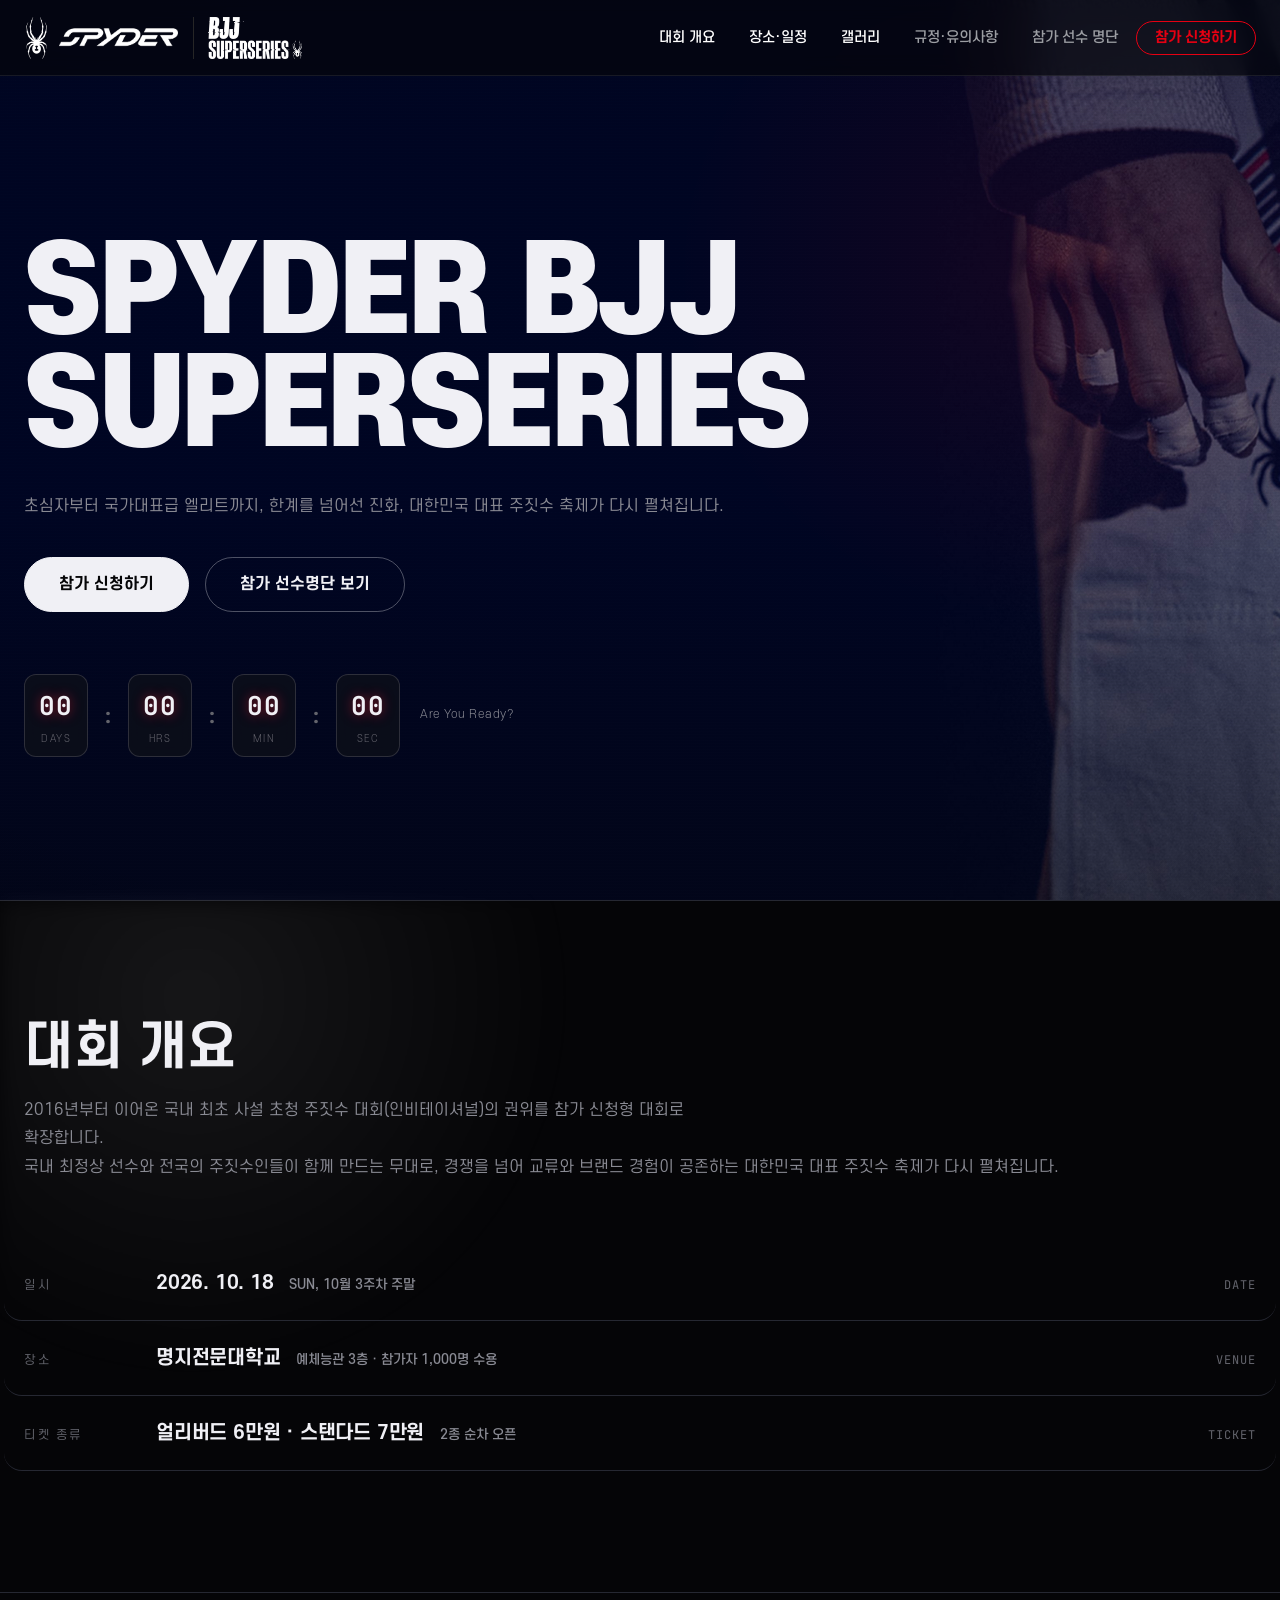
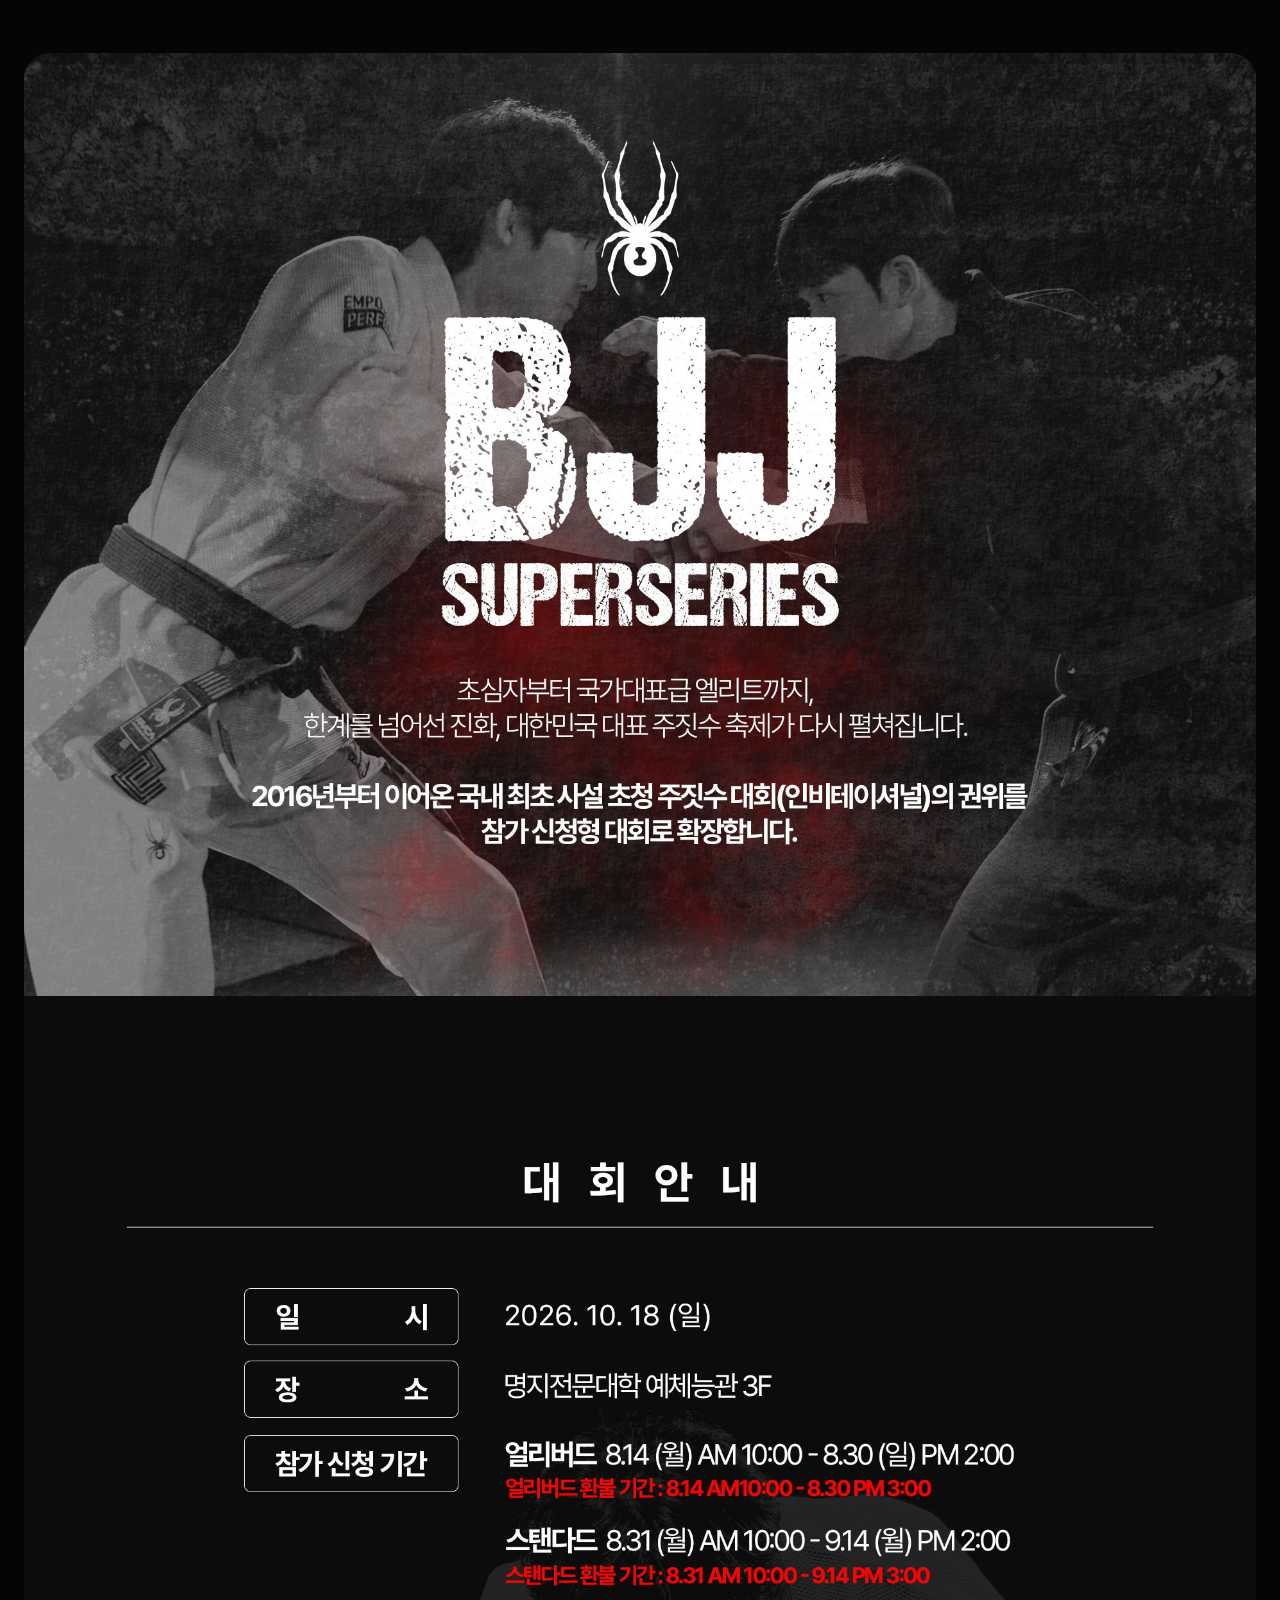
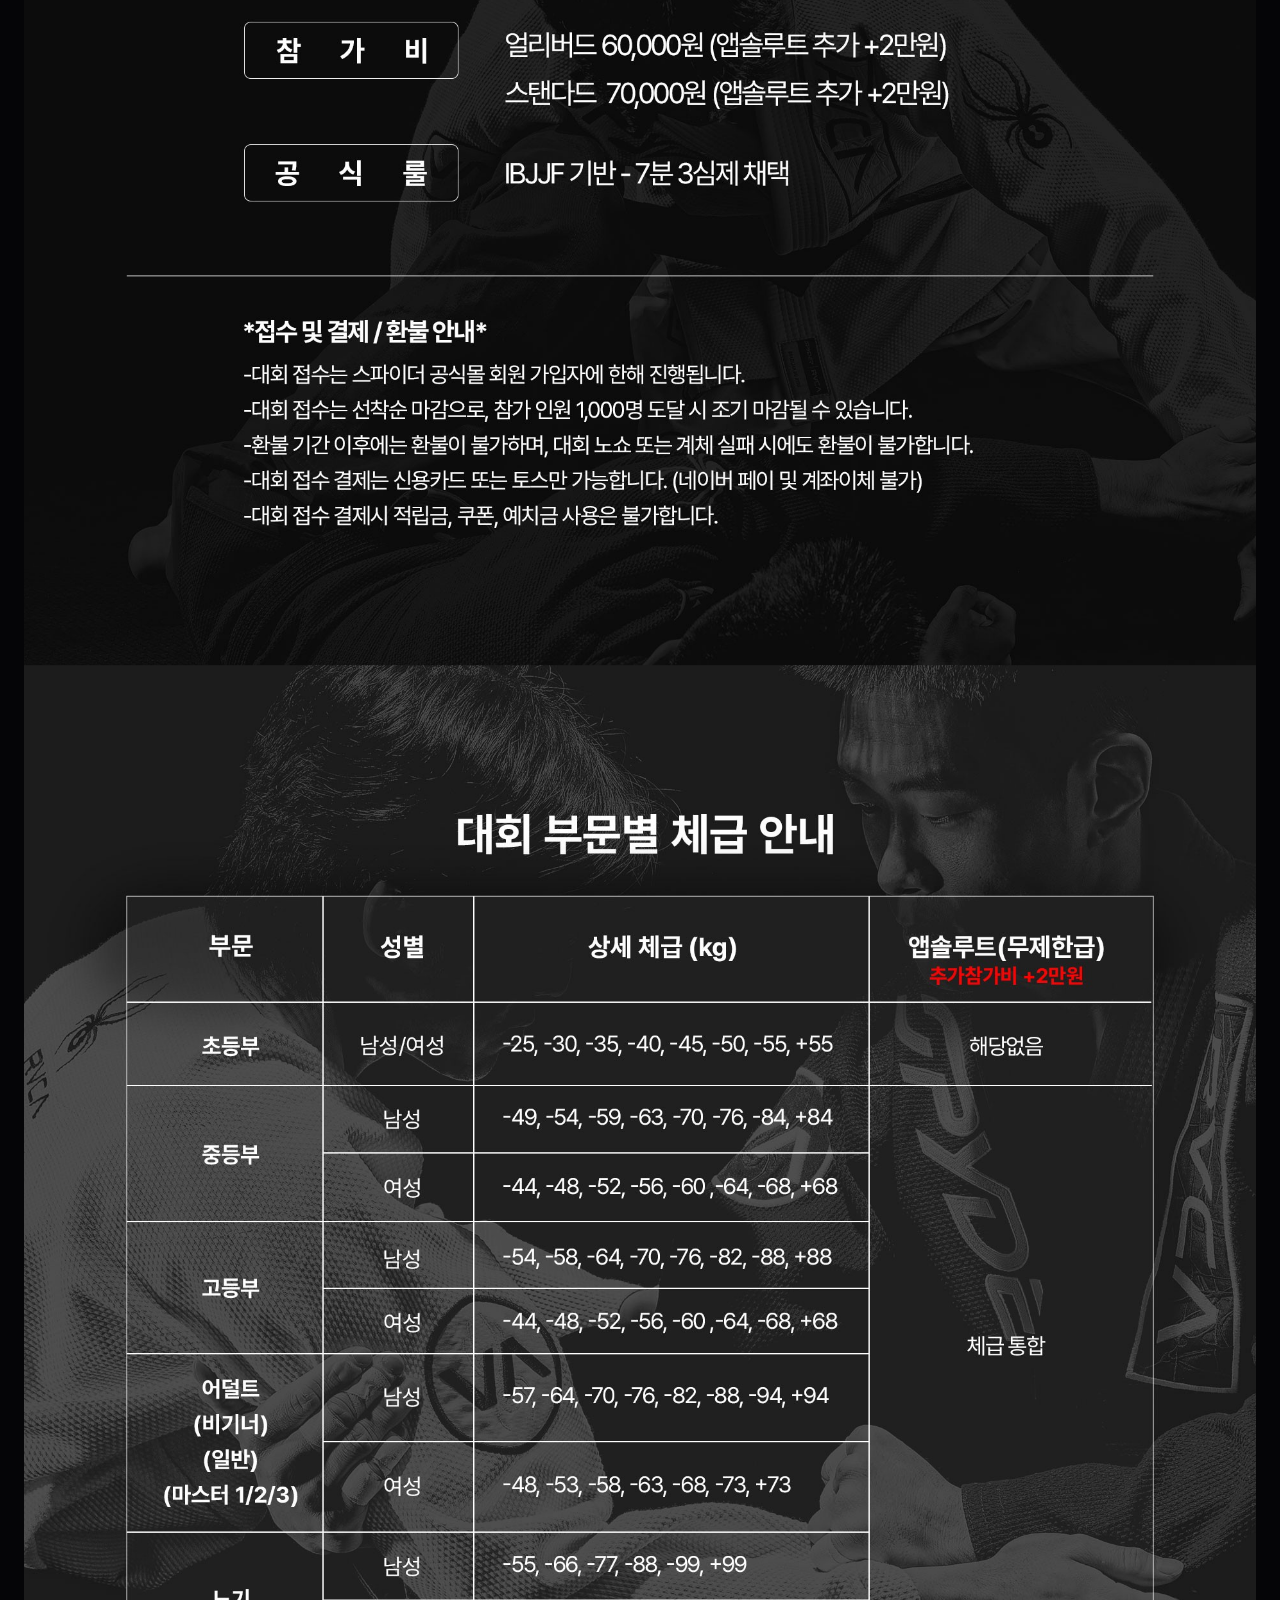
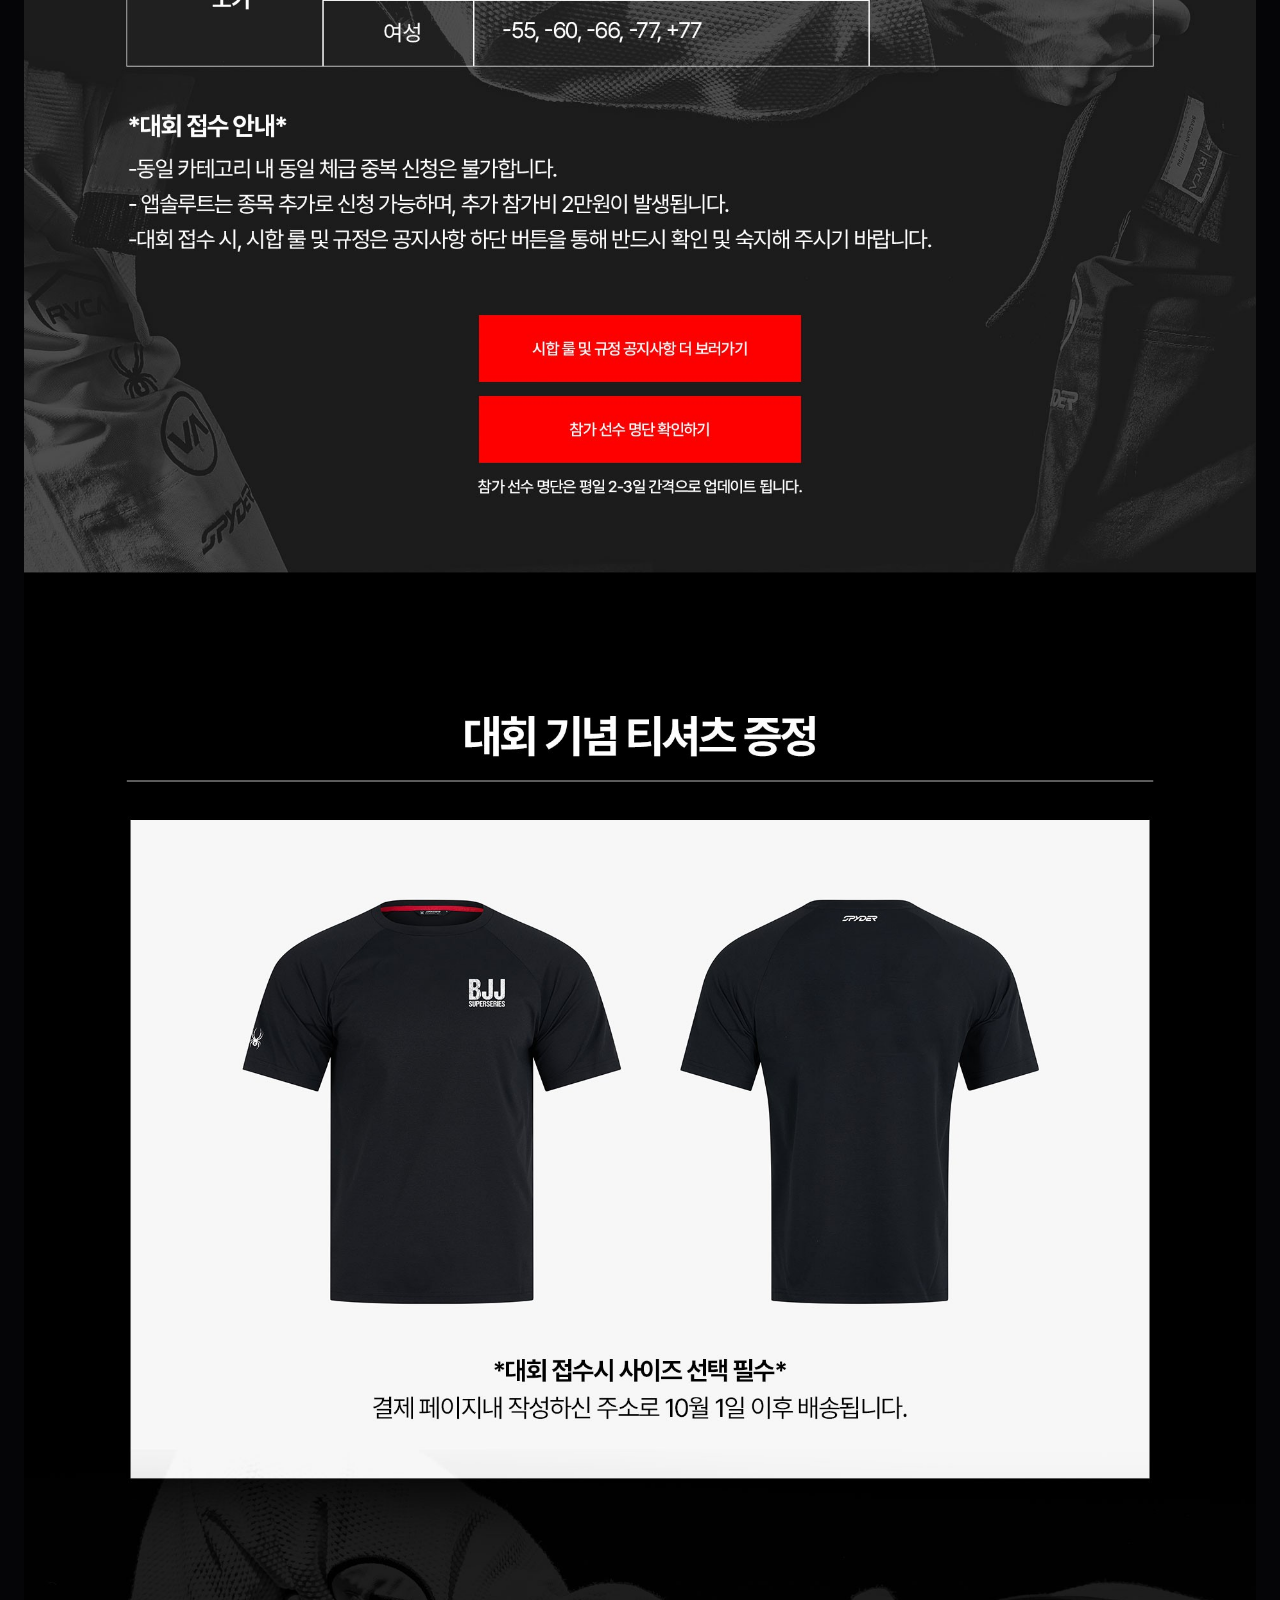
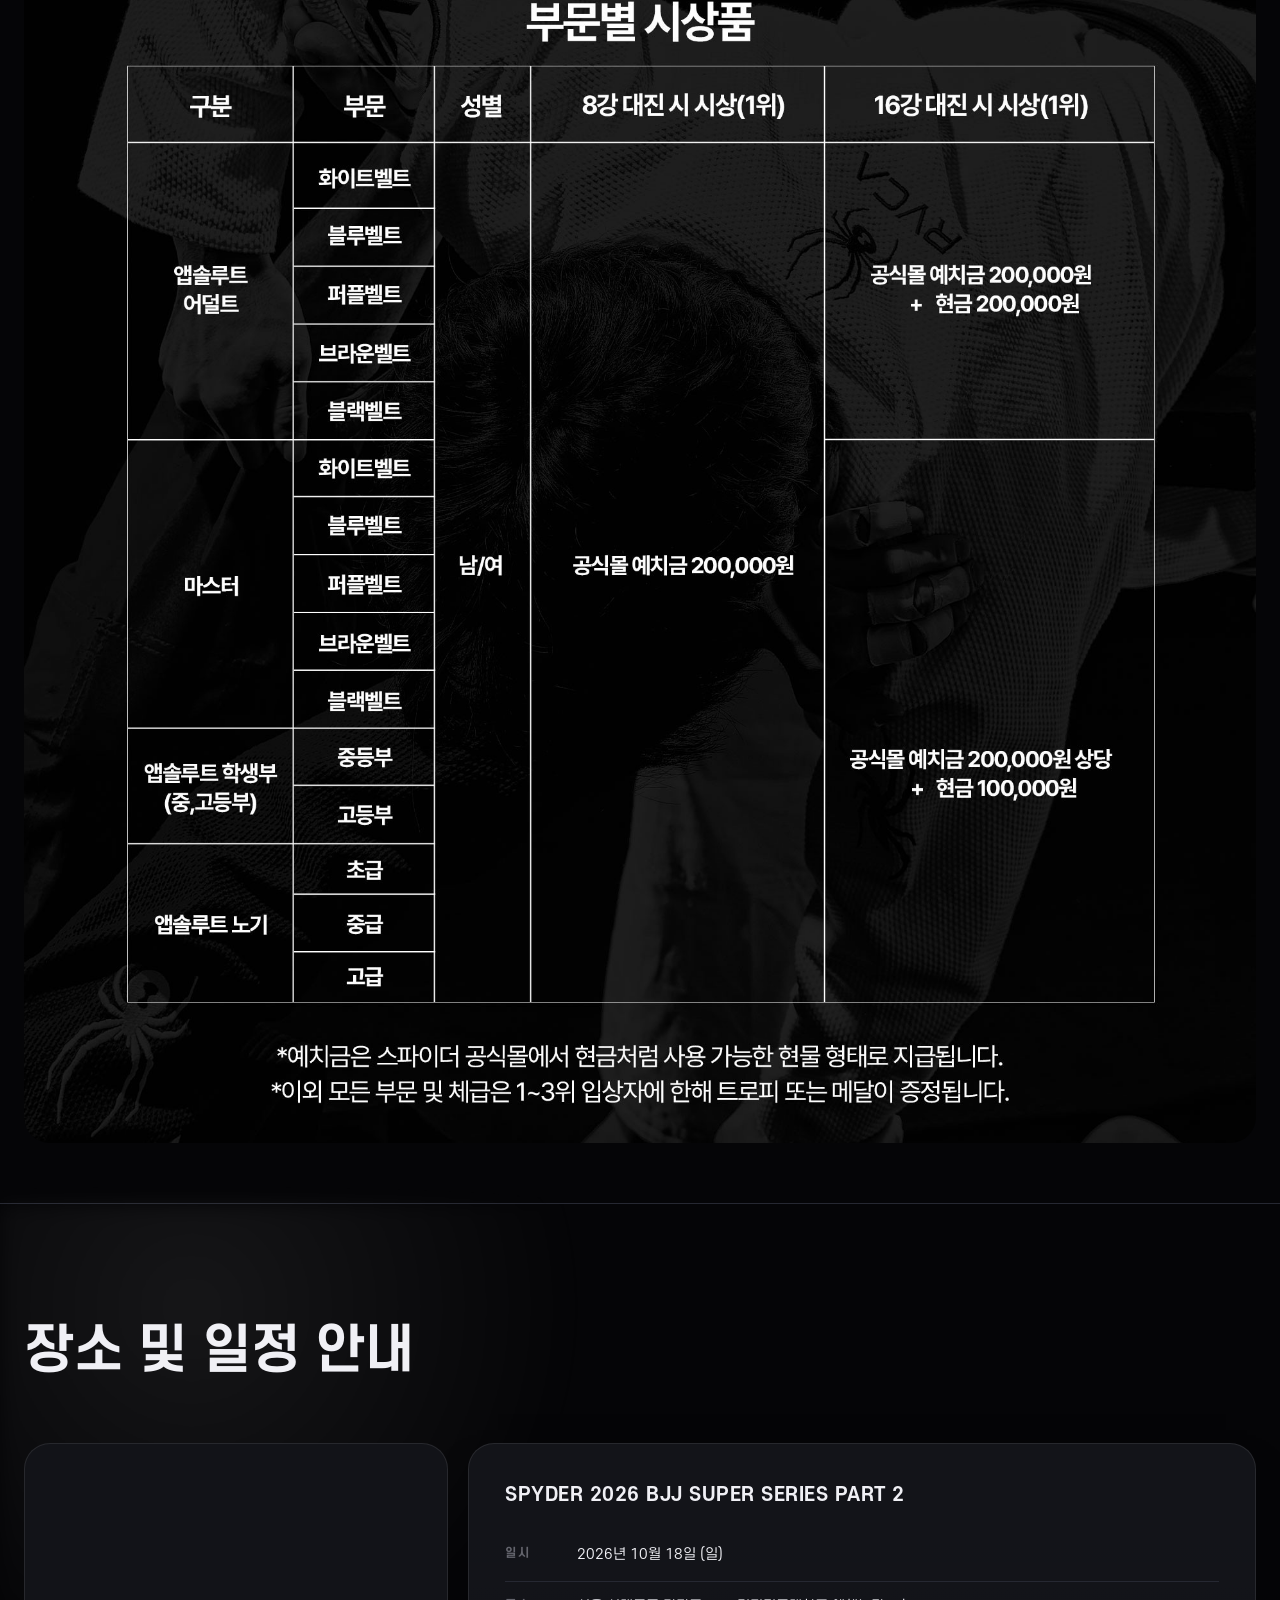
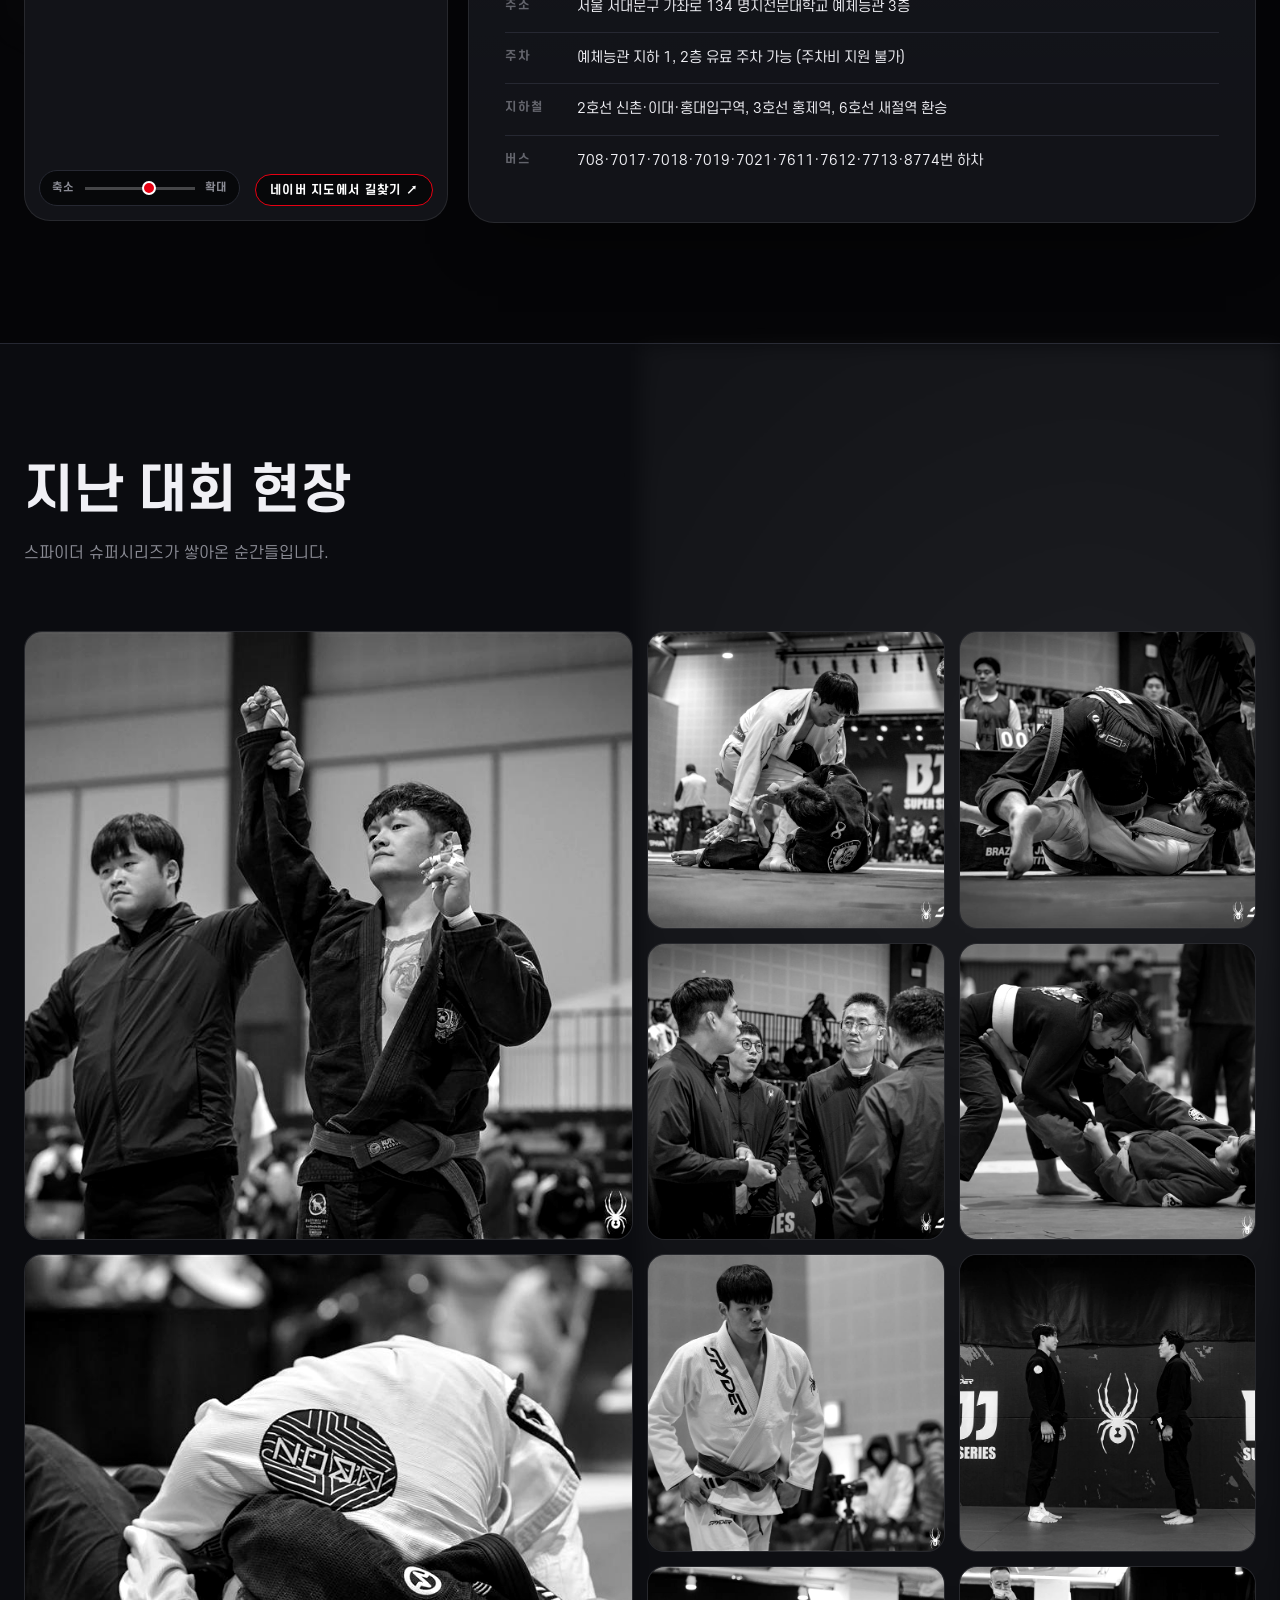
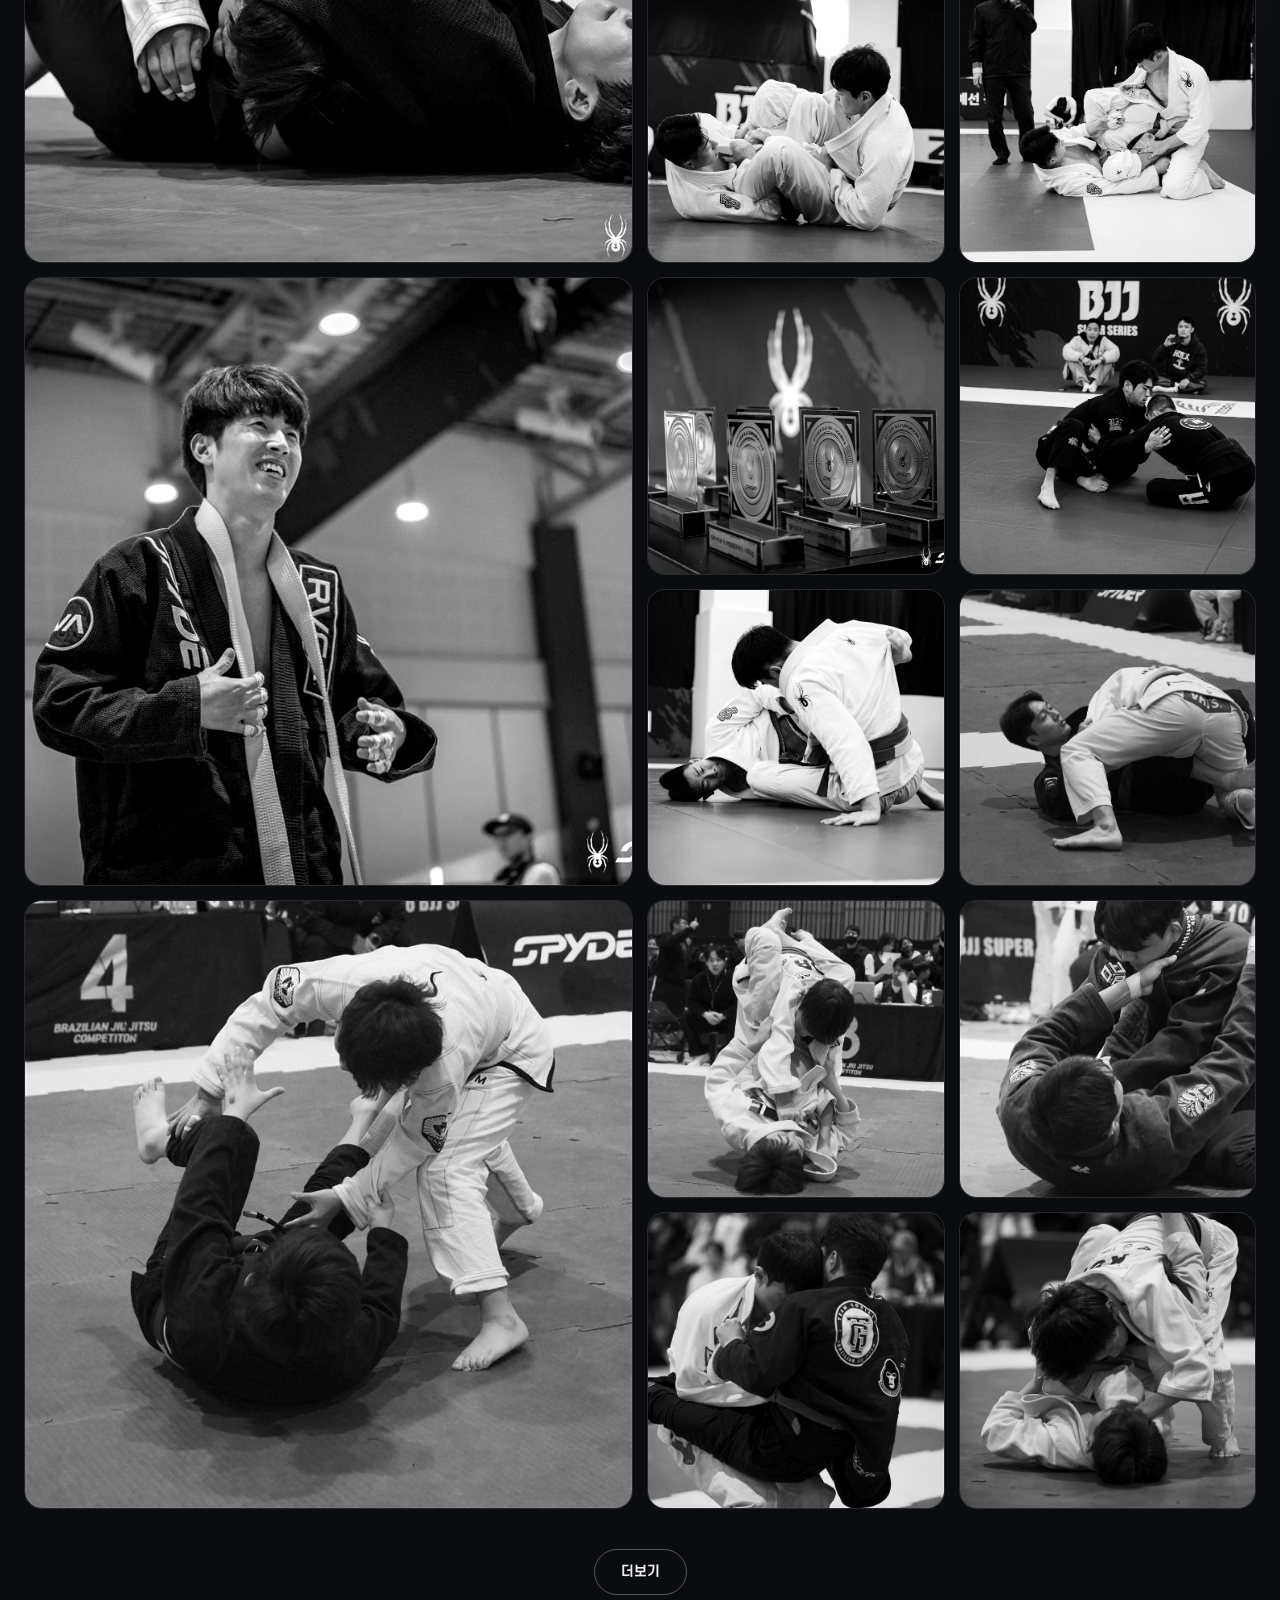
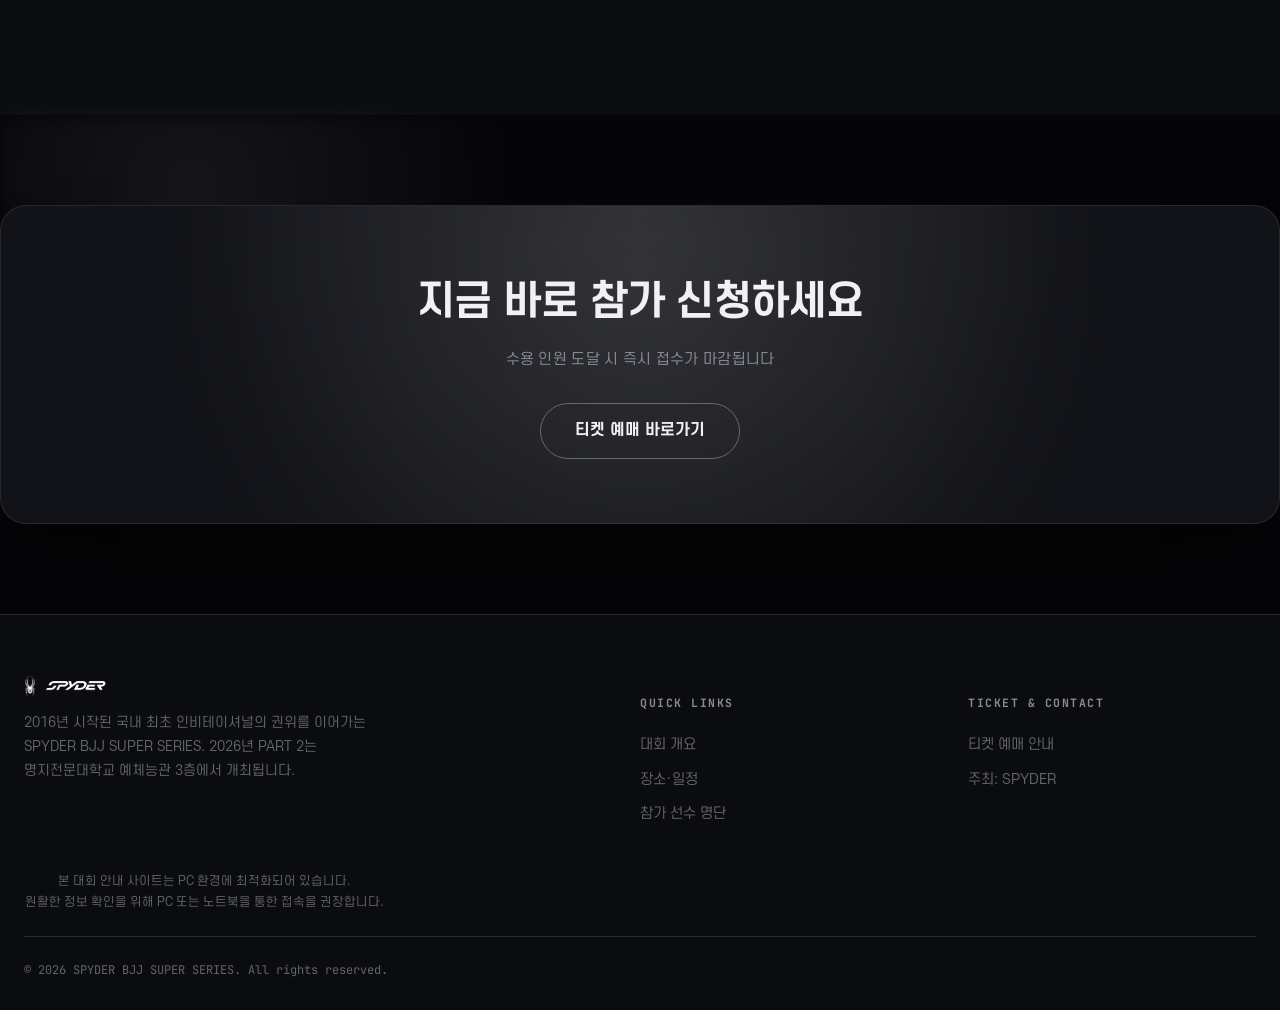
==== commit 40e48d3d: "Add PC-optimized notice to shared footer Co-Authored-By: Claude Sonnet 5 <noreply@anthropic.com>" ====
--- a/index.html
+++ b/index.html
@@ -11,7 +11,7 @@
 <meta property="og:description" content="2026년 10월 18일, 명지전문대학교 예체능관 3층에서 열리는 SPYDER BJJ SUPER SERIES 2026 PART 2. 얼리버드 티켓 오픈 및 참가 선수 명단 안내.">
 <meta property="og:image" content="assets/img/poster-main.jpg">
 <meta name="twitter:card" content="summary_large_image">
-<link rel="stylesheet" href="assets/css/style.css?v=76">
+<link rel="stylesheet" href="assets/css/style.css?v=77">
 <link rel="stylesheet" href="https://unpkg.com/leaflet@1.9.4/dist/leaflet.css" integrity="sha256-p4NxAoJBhIIN+hmNHrzRCf9tD/miZyoHS5obTRR9BMY=" crossorigin="">
 </head>
 <body>
@@ -203,6 +203,6 @@
 
 <script src="https://unpkg.com/leaflet@1.9.4/dist/leaflet.js" integrity="sha256-20nQCchB9co0qIjJZRGuk2/Z9VM+kNiyxNV1lvTlZBo=" crossorigin=""></script>
 <script src="assets/js/main.js?v=44"></script>
-<script src="assets/js/footer.js?v=38"></script>
+<script src="assets/js/footer.js?v=39"></script>
 </body>
 </html>
--- a/assets/css/style.css
+++ b/assets/css/style.css
@@ -1212,6 +1212,13 @@
   padding:6px 0;
 }
 .footer-col a:hover{ color:var(--white); }
+.footer-notice{
+  text-align:center;
+  color:var(--mute-2);
+  font-size:12px;
+  line-height:1.7;
+  margin:0 0 24px;
+}
 .footer-bottom{
   border-top:1px solid var(--line);
   padding-top:24px;
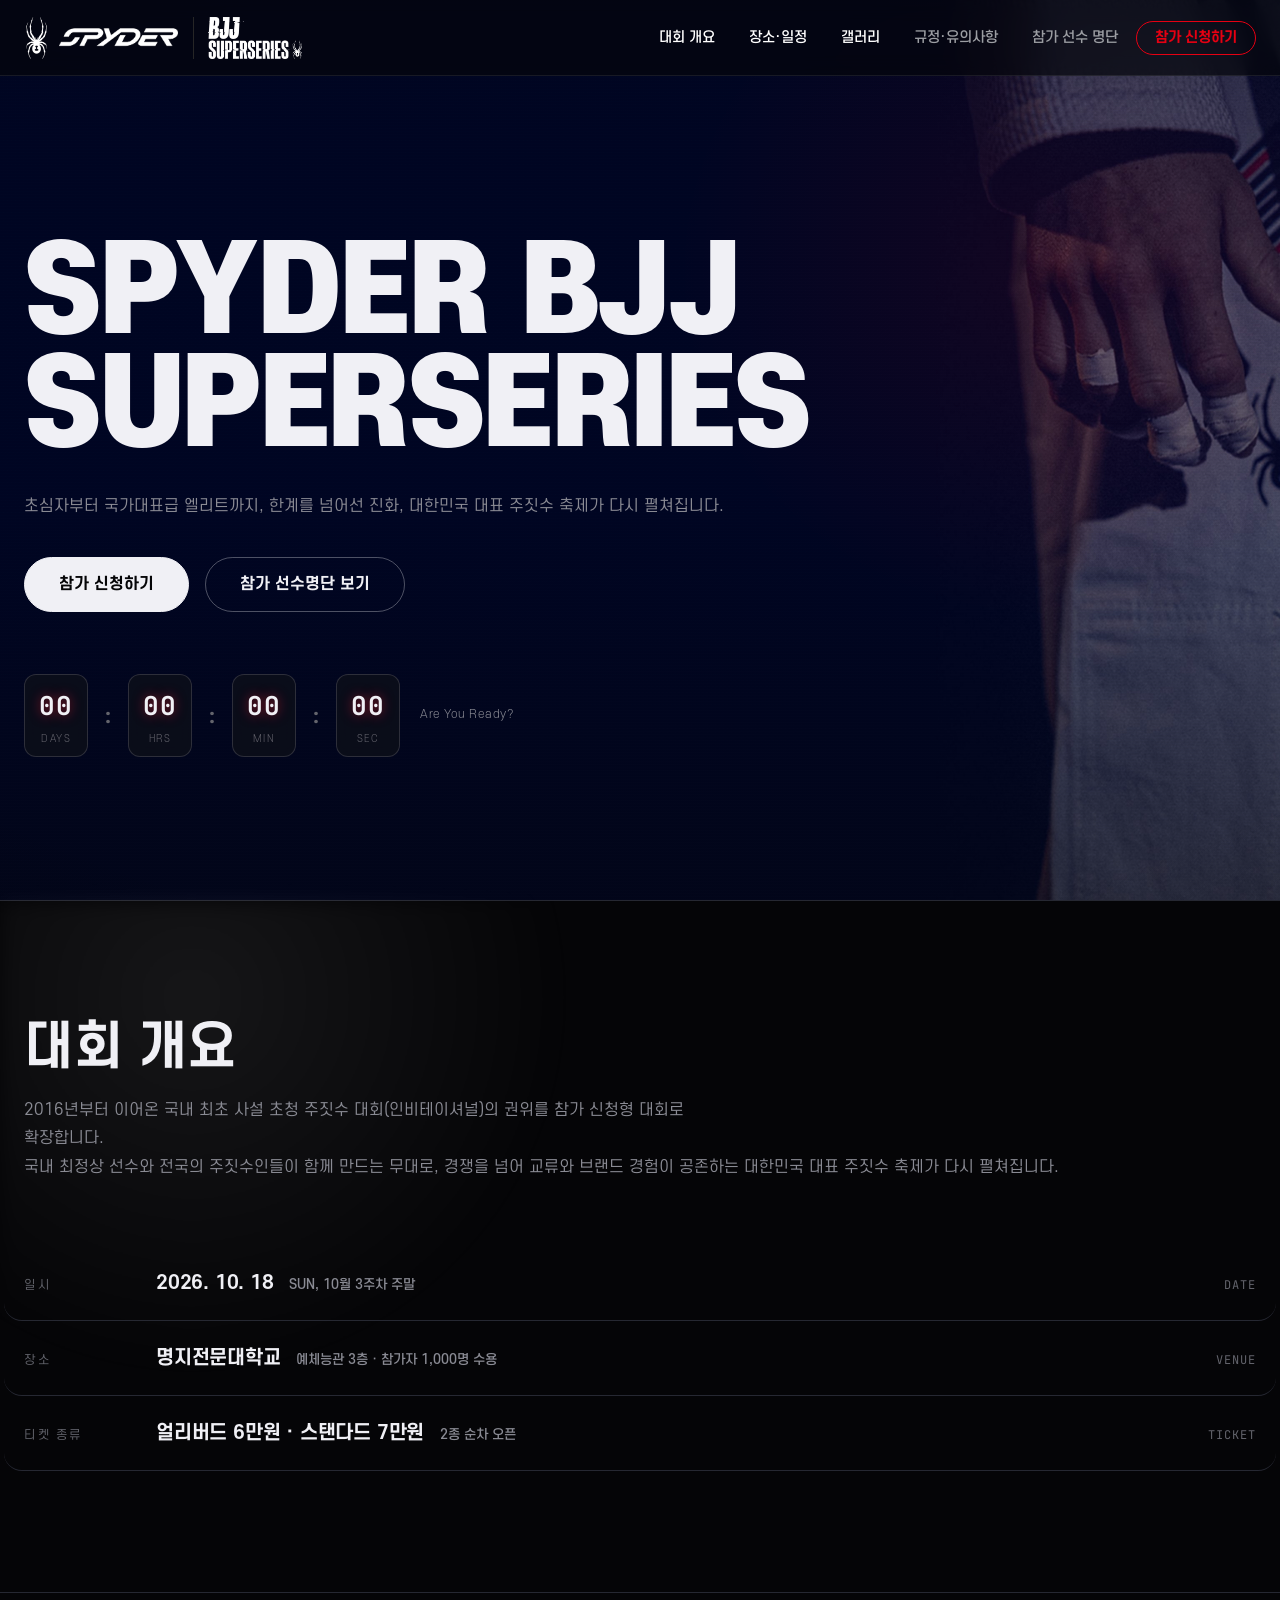
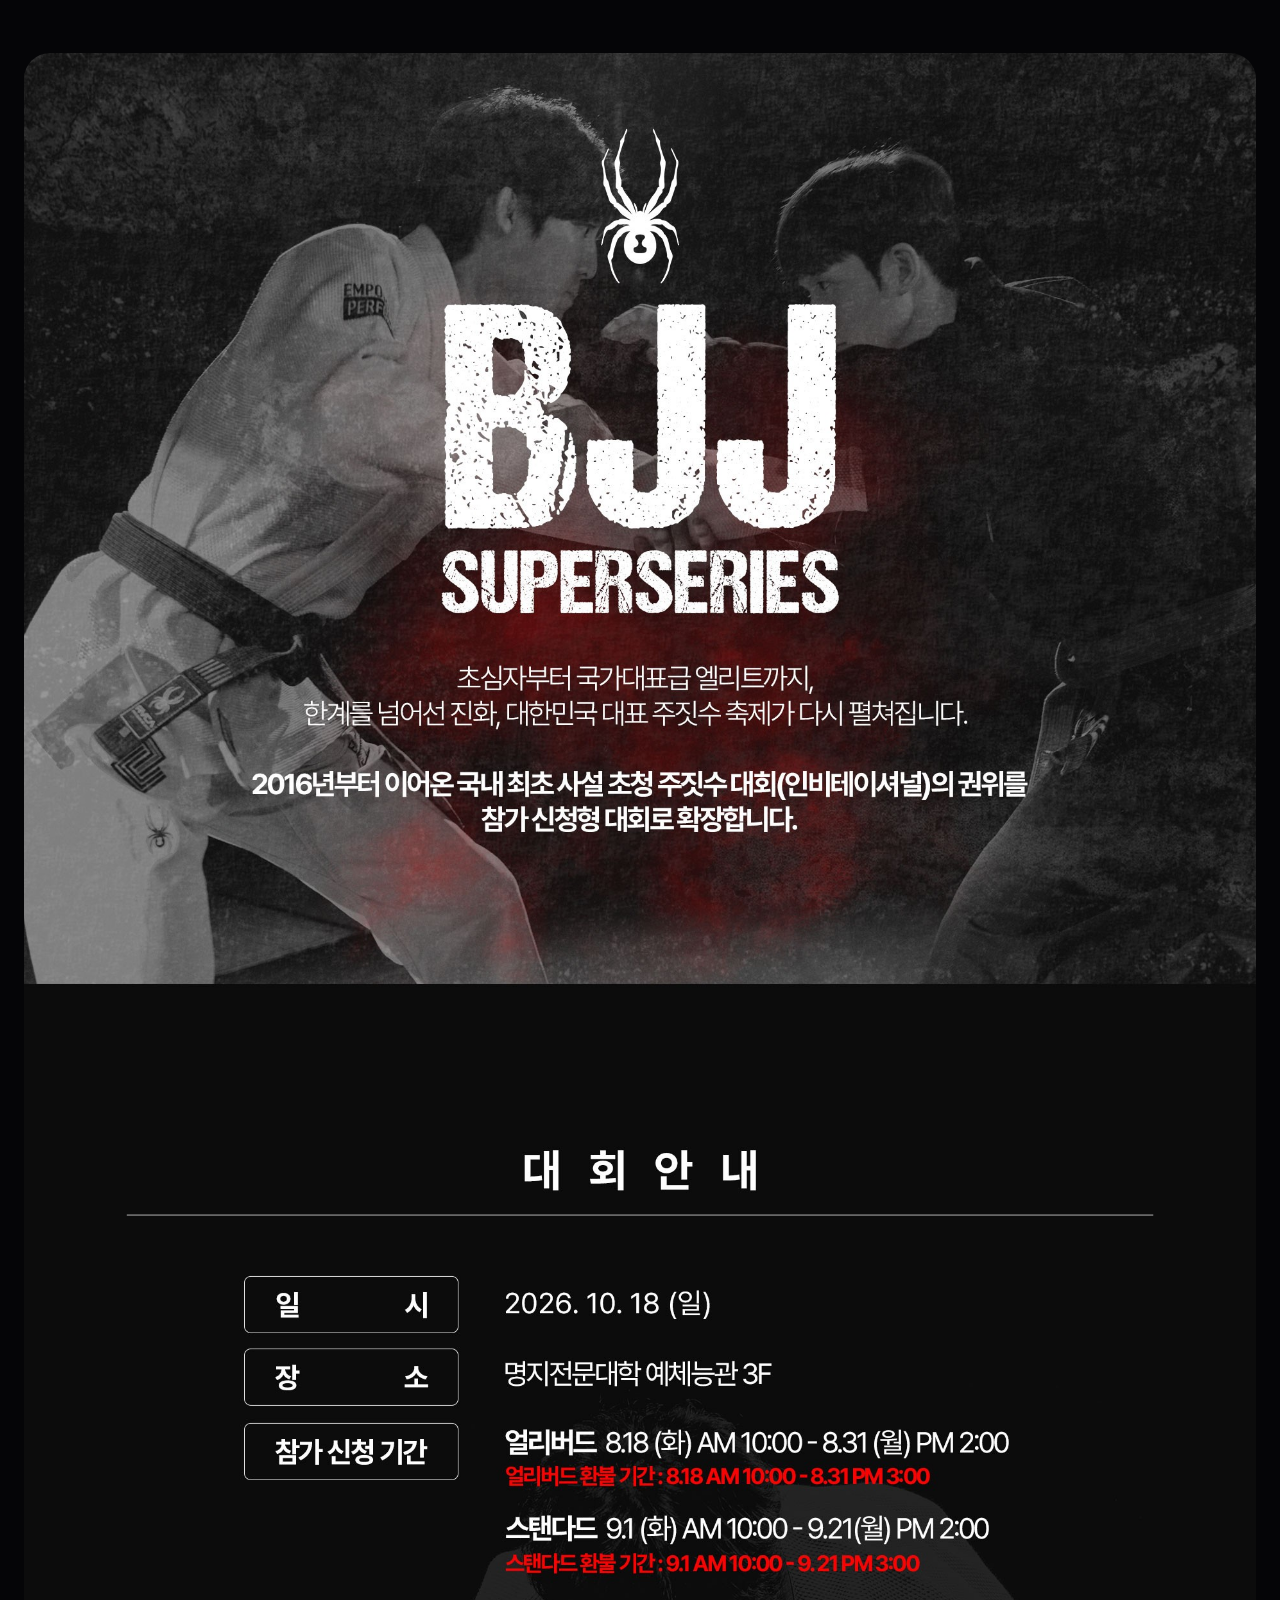
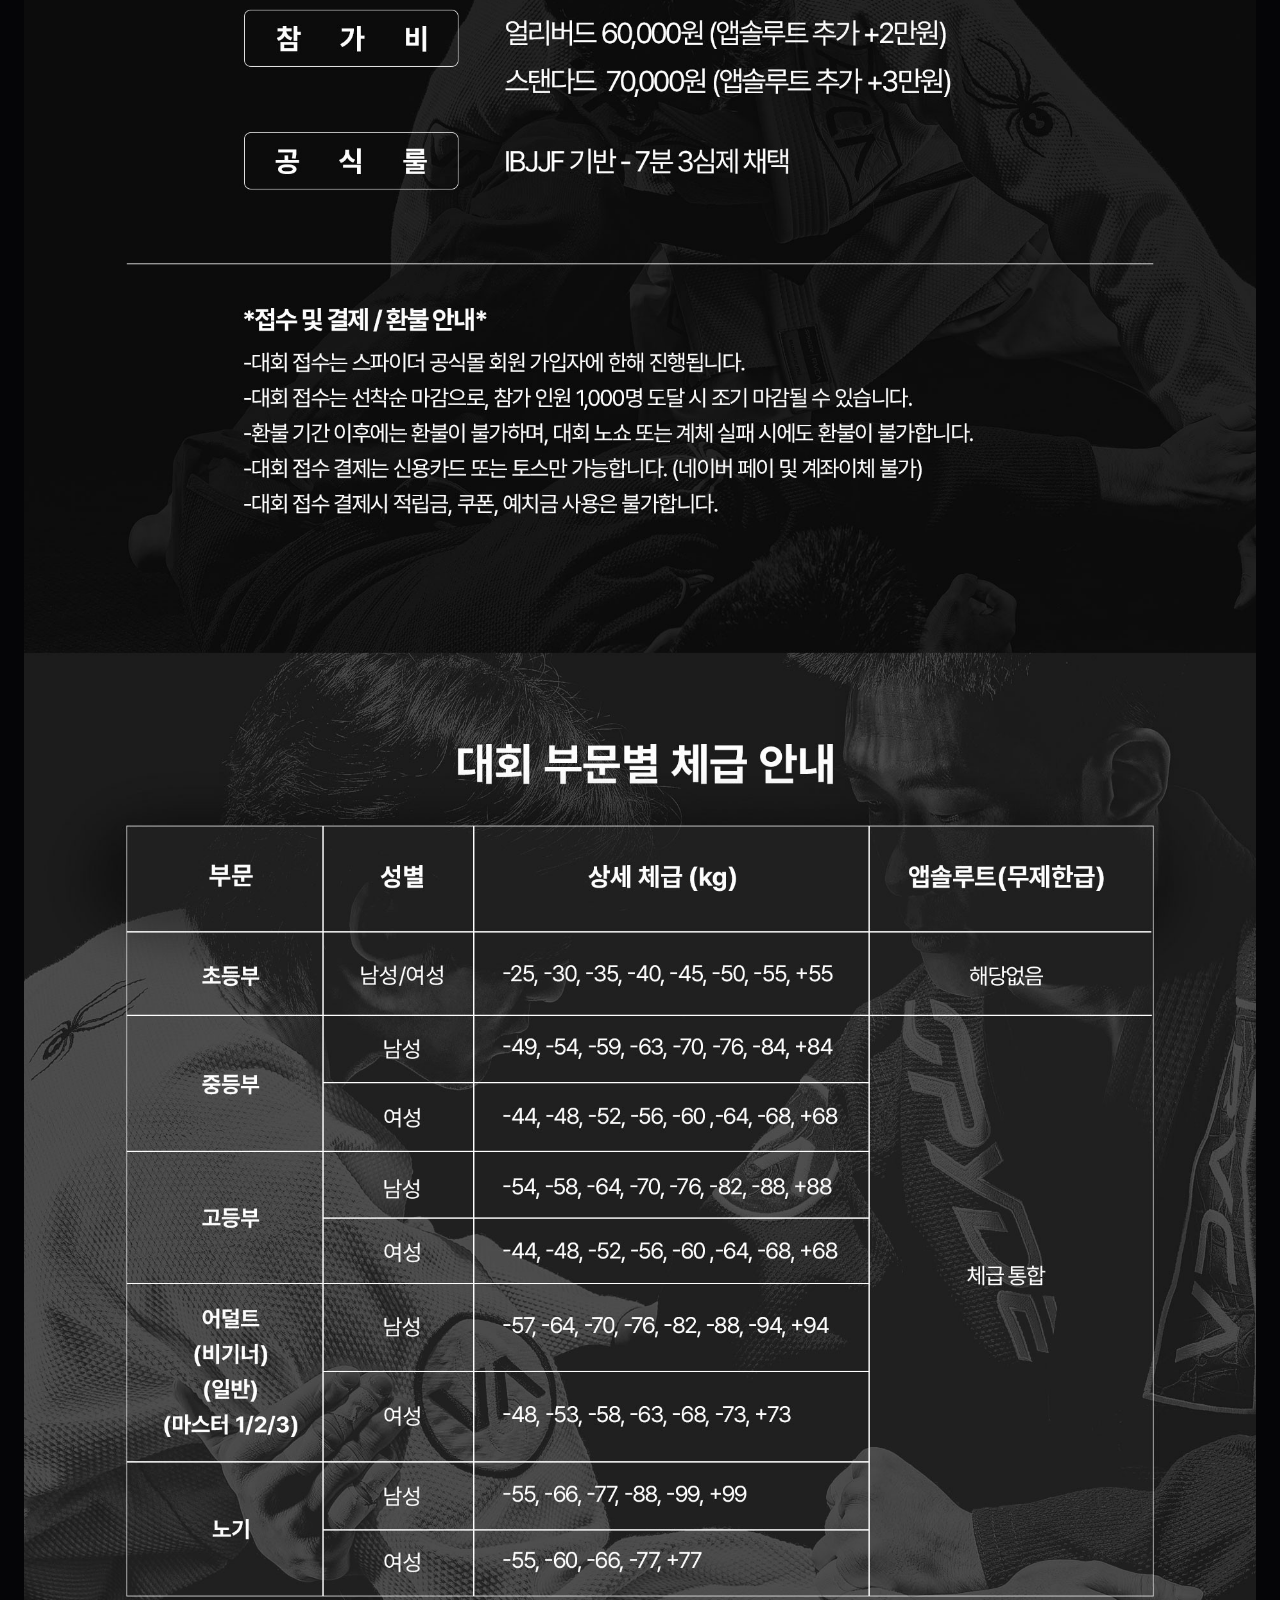
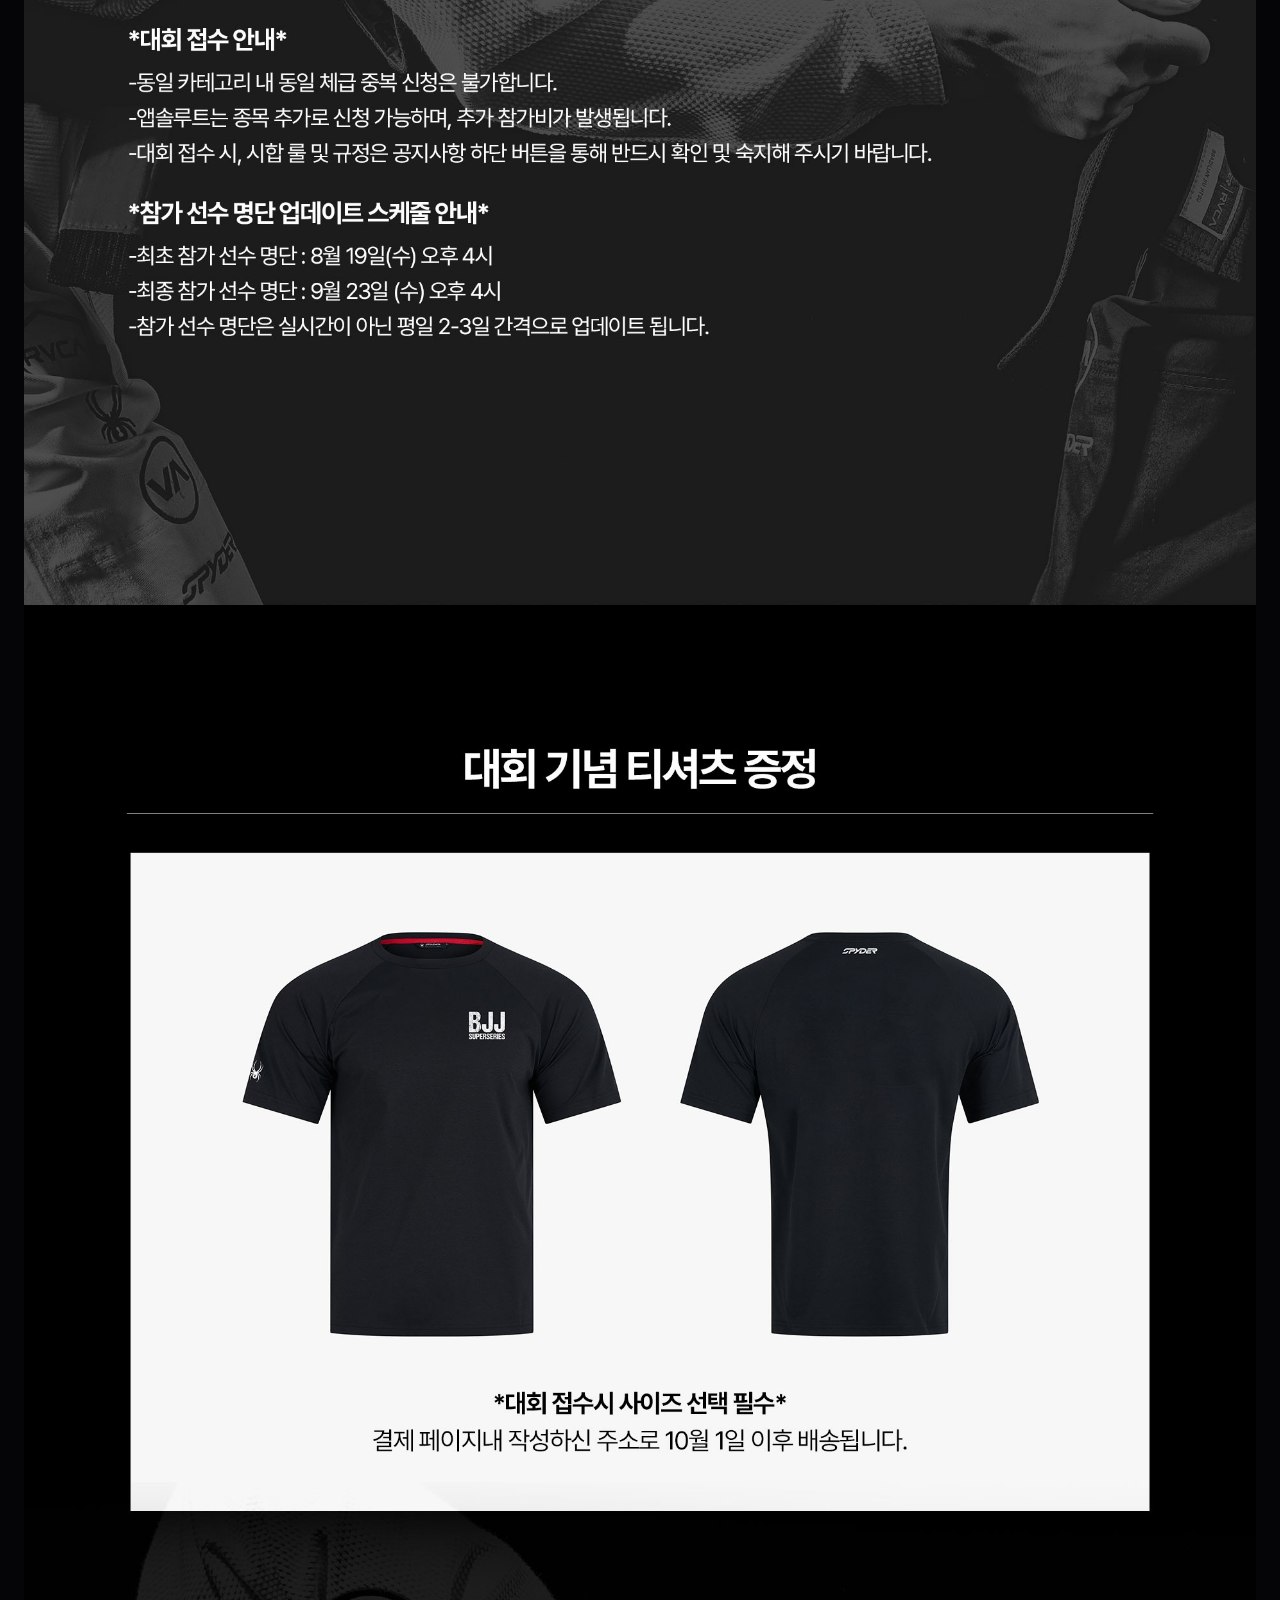
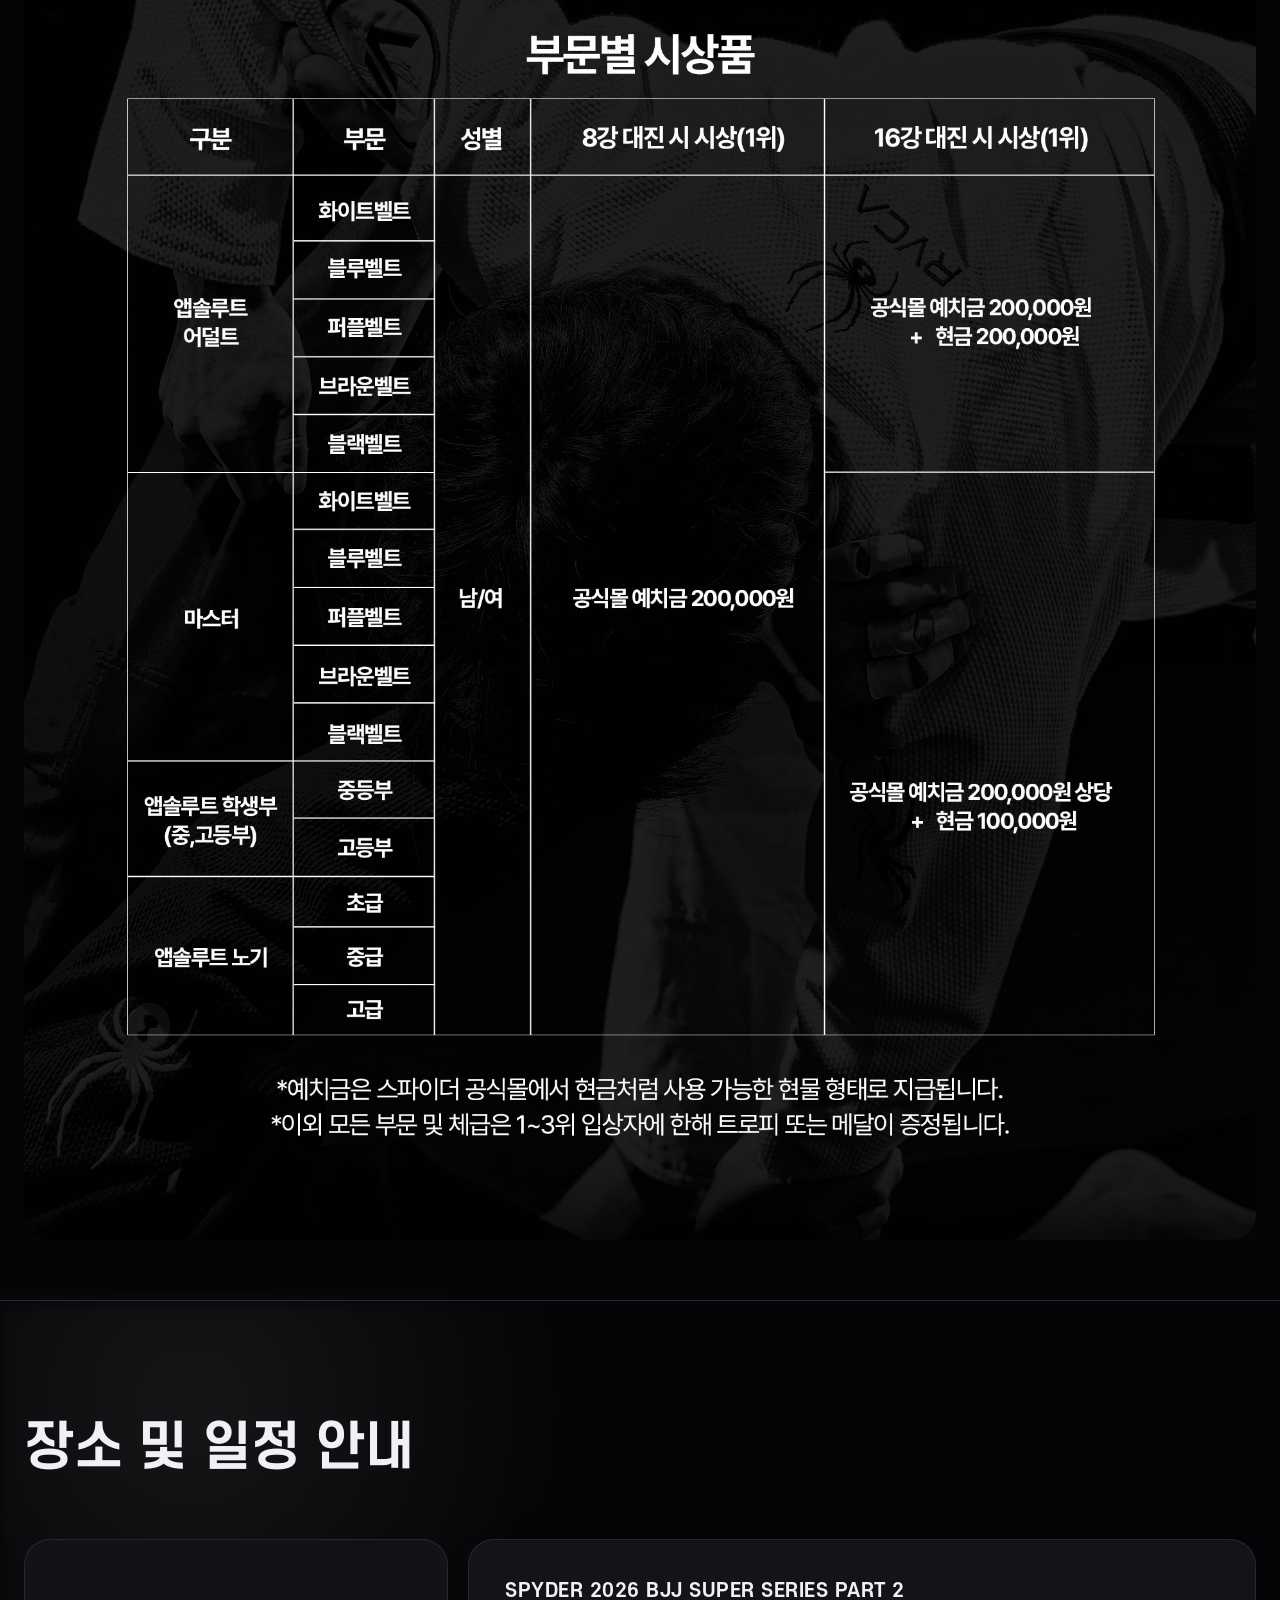
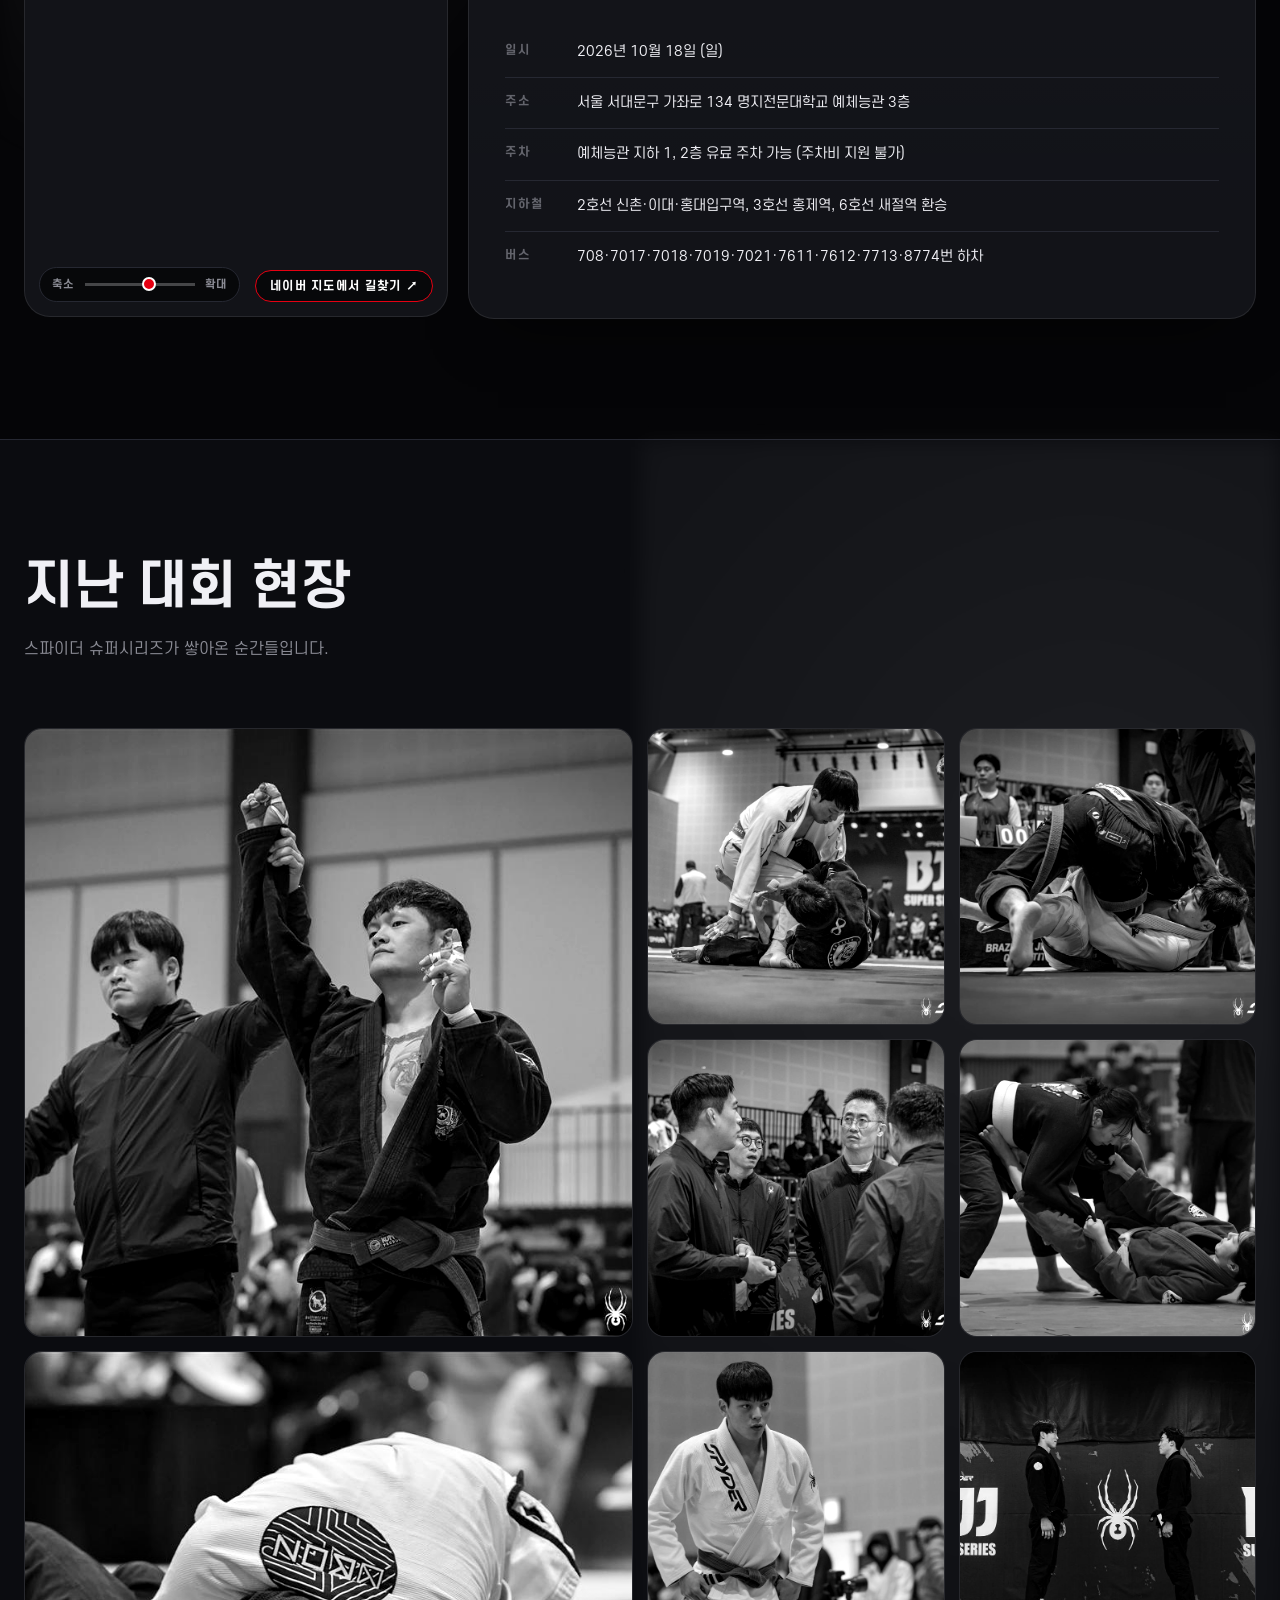
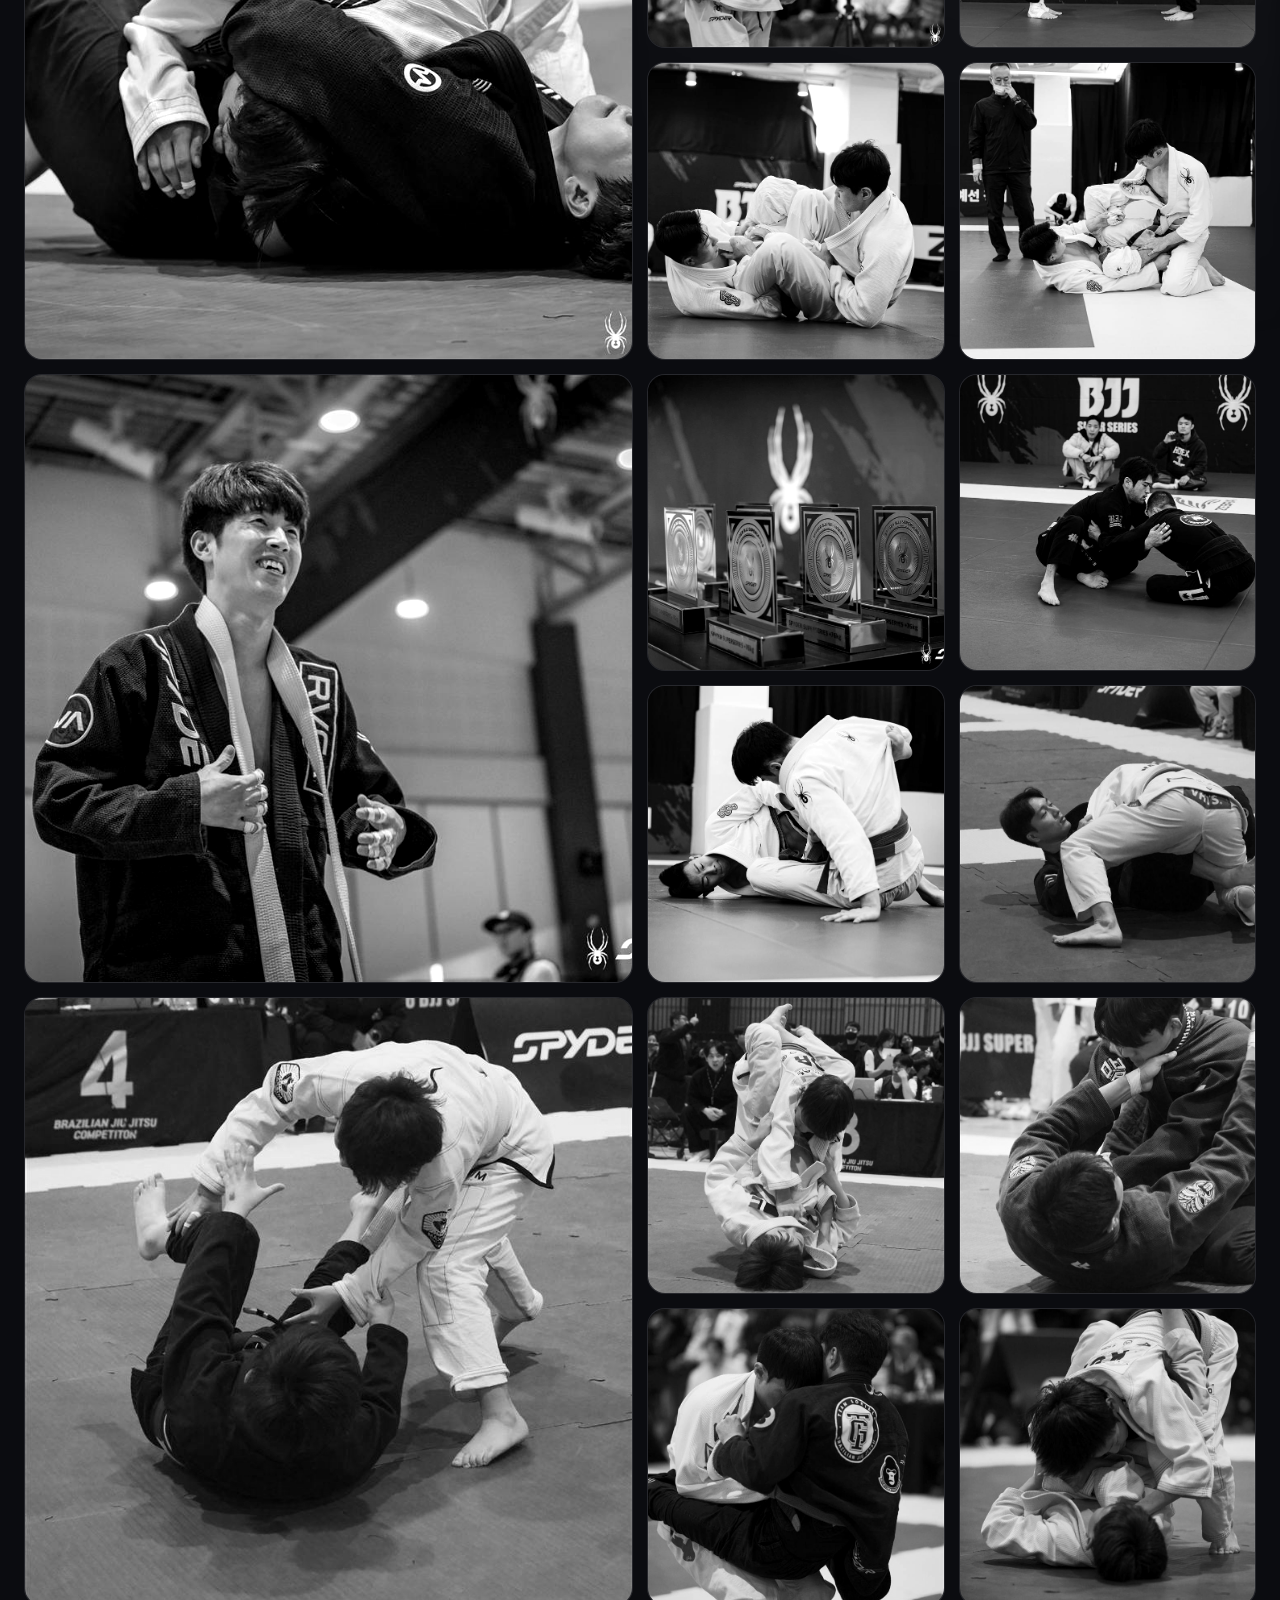
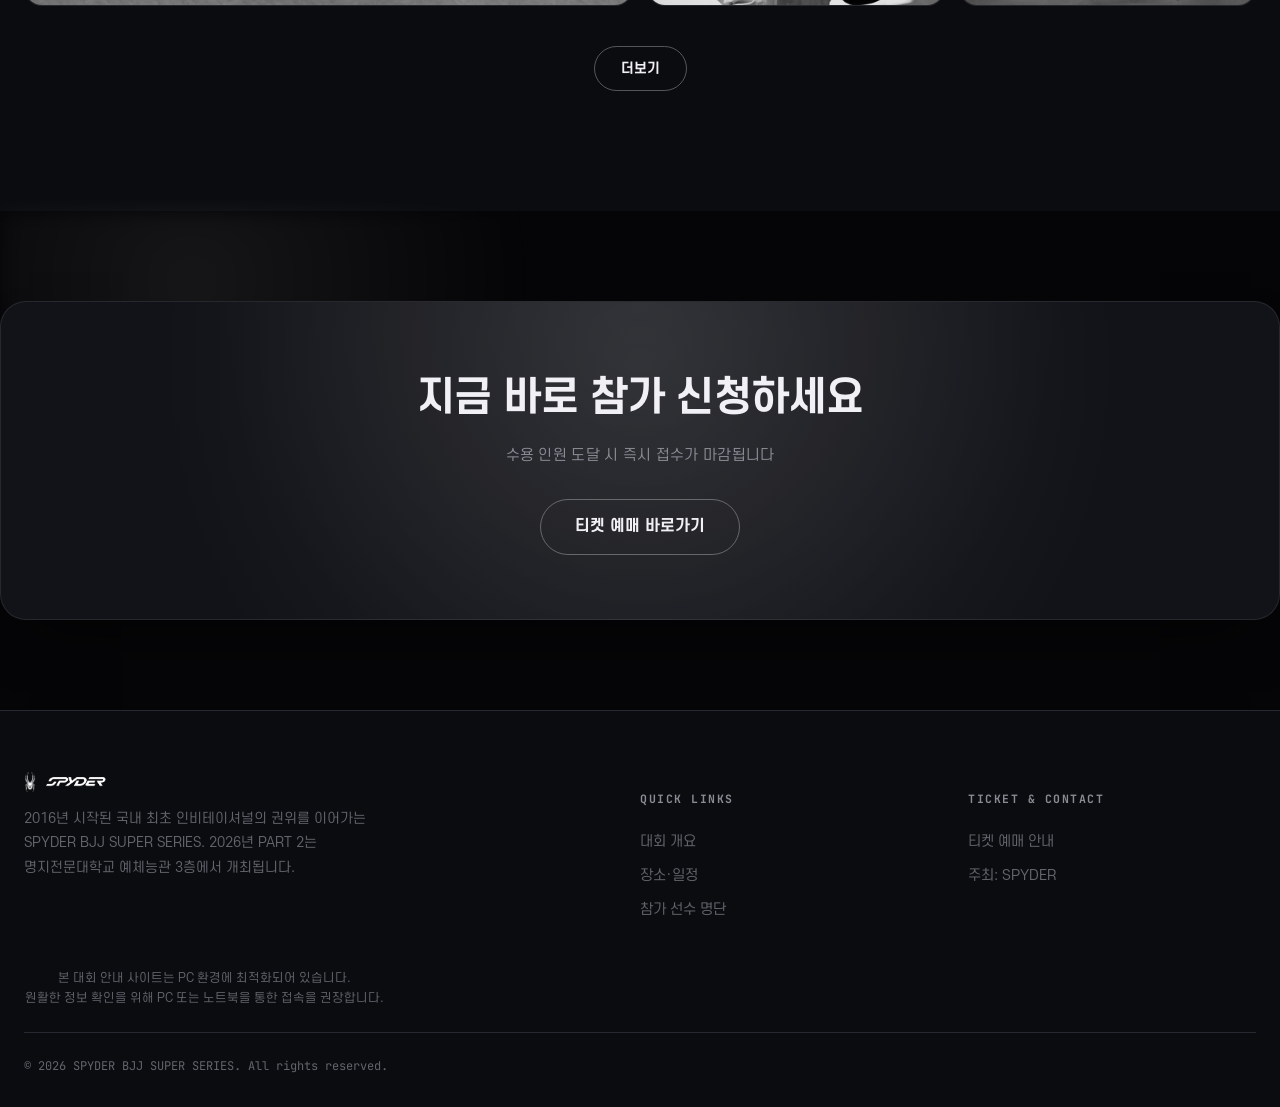
==== commit 70c1a3dc: "Tuck admin link to page bottom, show roster last-updated timestamp Moved the 관리자 link off the roster" ====
--- a/index.html
+++ b/index.html
@@ -11,7 +11,7 @@
 <meta property="og:description" content="2026년 10월 18일, 명지전문대학교 예체능관 3층에서 열리는 SPYDER BJJ SUPER SERIES 2026 PART 2. 얼리버드 티켓 오픈 및 참가 선수 명단 안내.">
 <meta property="og:image" content="assets/img/poster-main.jpg">
 <meta name="twitter:card" content="summary_large_image">
-<link rel="stylesheet" href="assets/css/style.css?v=77">
+<link rel="stylesheet" href="assets/css/style.css?v=79">
 <link rel="stylesheet" href="https://unpkg.com/leaflet@1.9.4/dist/leaflet.css" integrity="sha256-p4NxAoJBhIIN+hmNHrzRCf9tD/miZyoHS5obTRR9BMY=" crossorigin="">
 </head>
 <body>
@@ -202,7 +202,7 @@
 <a href="tickets.html" class="floating-ticket">TICKET</a>
 
 <script src="https://unpkg.com/leaflet@1.9.4/dist/leaflet.js" integrity="sha256-20nQCchB9co0qIjJZRGuk2/Z9VM+kNiyxNV1lvTlZBo=" crossorigin=""></script>
-<script src="assets/js/main.js?v=44"></script>
+<script src="assets/js/main.js?v=45"></script>
 <script src="assets/js/footer.js?v=39"></script>
 </body>
 </html>
--- a/assets/css/style.css
+++ b/assets/css/style.css
@@ -1319,6 +1319,19 @@
 .ticket-price span{ font-size:14px; color:var(--mute); font-family:var(--font); font-weight:400; }
 .ticket-note{ font-family:var(--font); font-size:11.5px; color:var(--mute-2); margin-bottom:30px; }
 .ticket-features{ flex:1; margin-bottom:30px; }
+.ticket-card-disabled:hover{ transform:none; border-color:var(--card-border); }
+.ticket-card-disabled .ticket-name,
+.ticket-card-disabled .ticket-price,
+.ticket-card-disabled .ticket-features{ opacity:0.4; }
+.ticket-card-disabled .ticket-price{ margin-top:16px; }
+.ticket-btn-locked{
+  background:var(--mute-2);
+  border:1px solid var(--mute-2);
+  color:var(--bg-0);
+  cursor:not-allowed;
+  pointer-events:none;
+  opacity:1;
+}
 .ticket-features li{
   display:flex;
   align-items:flex-start;
@@ -1661,6 +1674,23 @@
   color:var(--mute-2);
   letter-spacing:0.5px;
 }
+.roster-updated{
+  margin-top:6px;
+  font-size:11.5px;
+  color:var(--mute-2);
+  letter-spacing:0.3px;
+}
+.admin-tucked-link{
+  text-align:center;
+  padding:14px 24px;
+}
+.admin-tucked-link a{
+  color:var(--mute-2);
+  font-size:10px;
+  opacity:0.35;
+  letter-spacing:0.3px;
+}
+.admin-tucked-link a:hover{ opacity:0.7; }
 
 /* ---------- UTIL ---------- */
 .reveal{ opacity:0; transform:translateY(24px); transition:opacity .7s ease, transform .7s ease; }
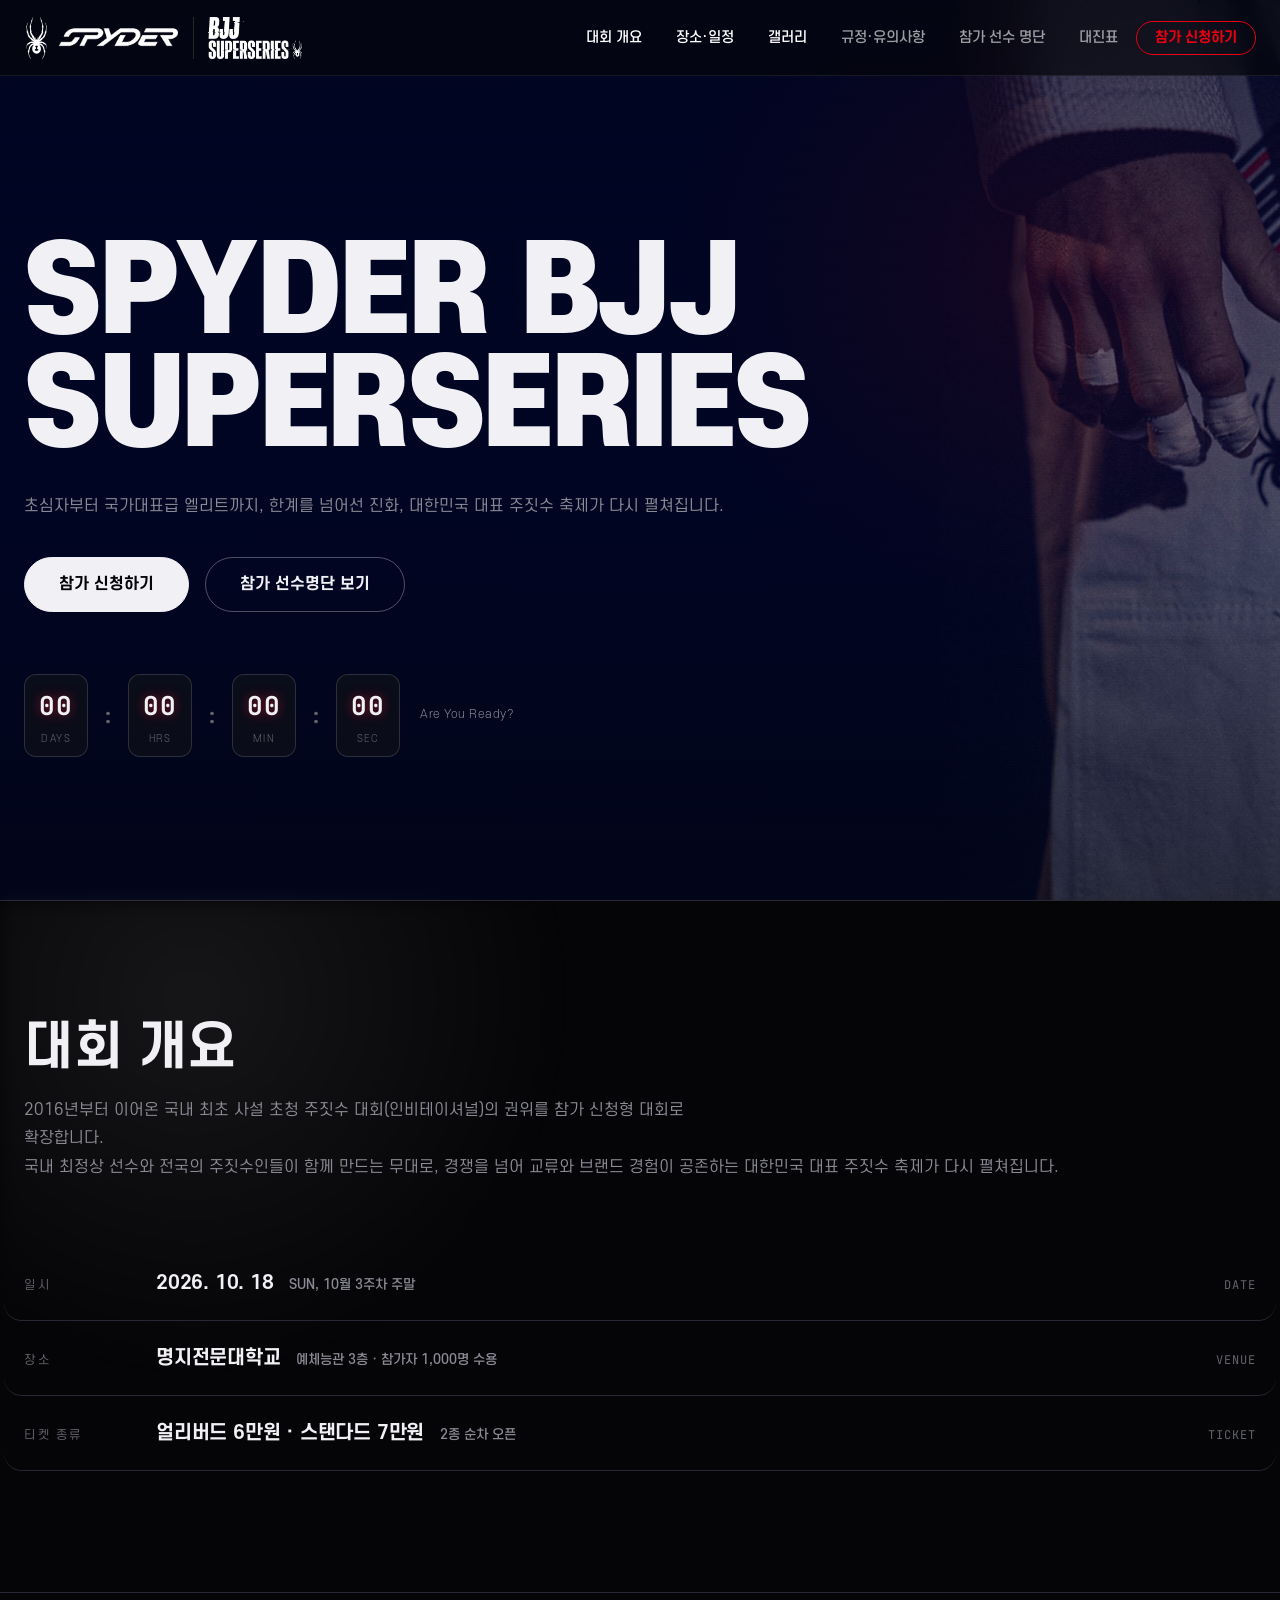
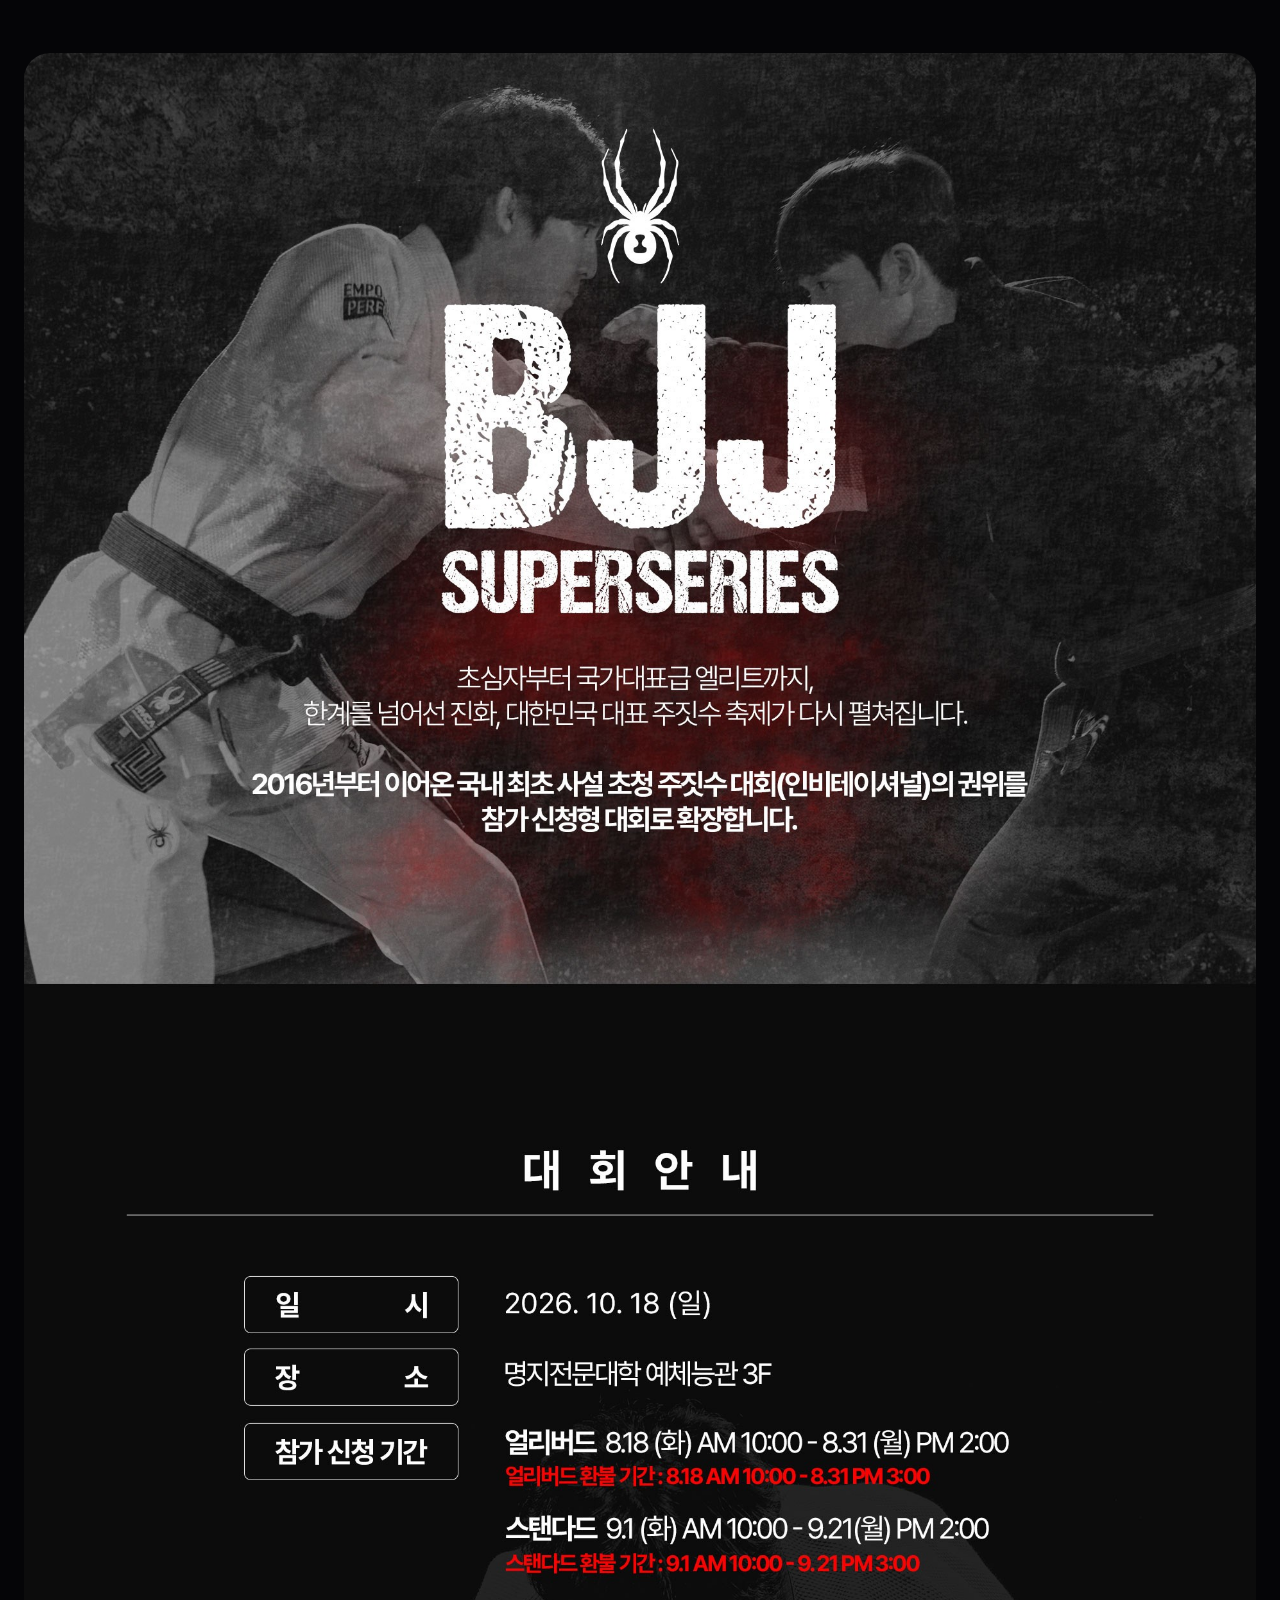
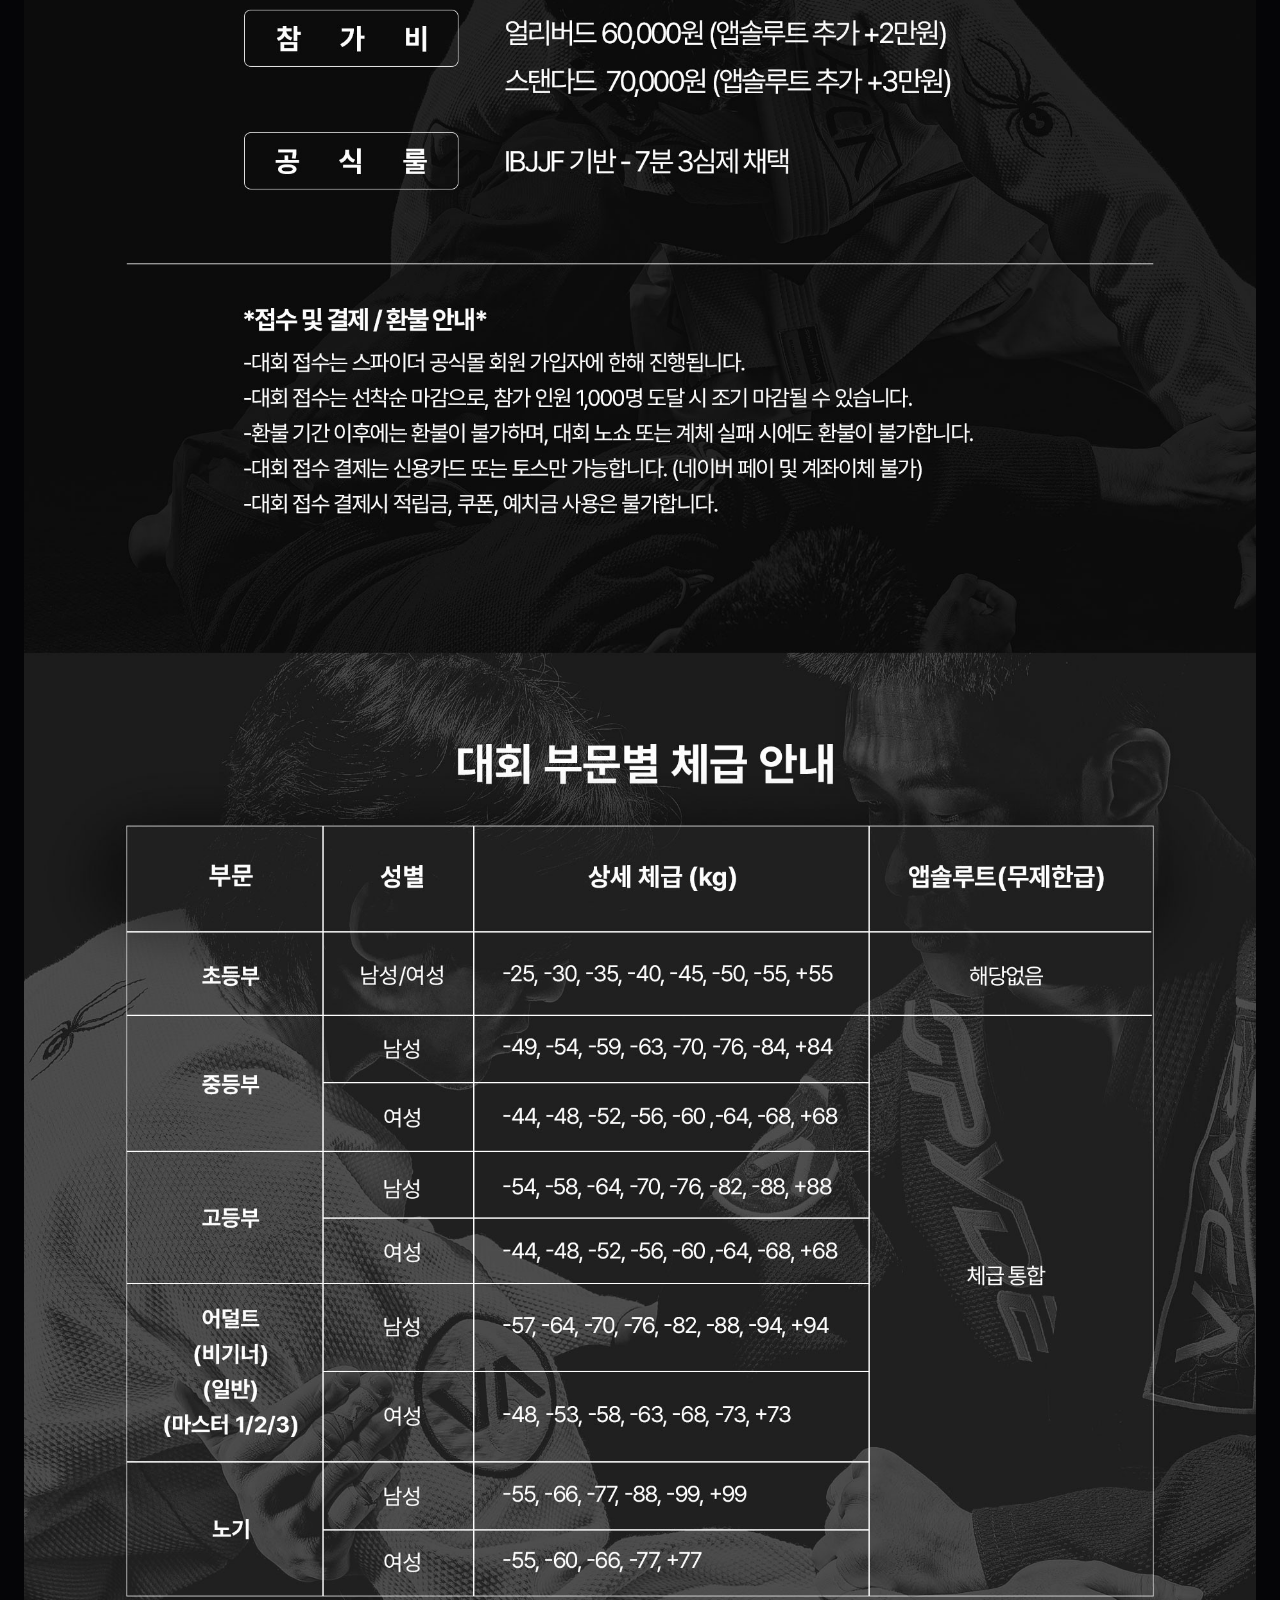
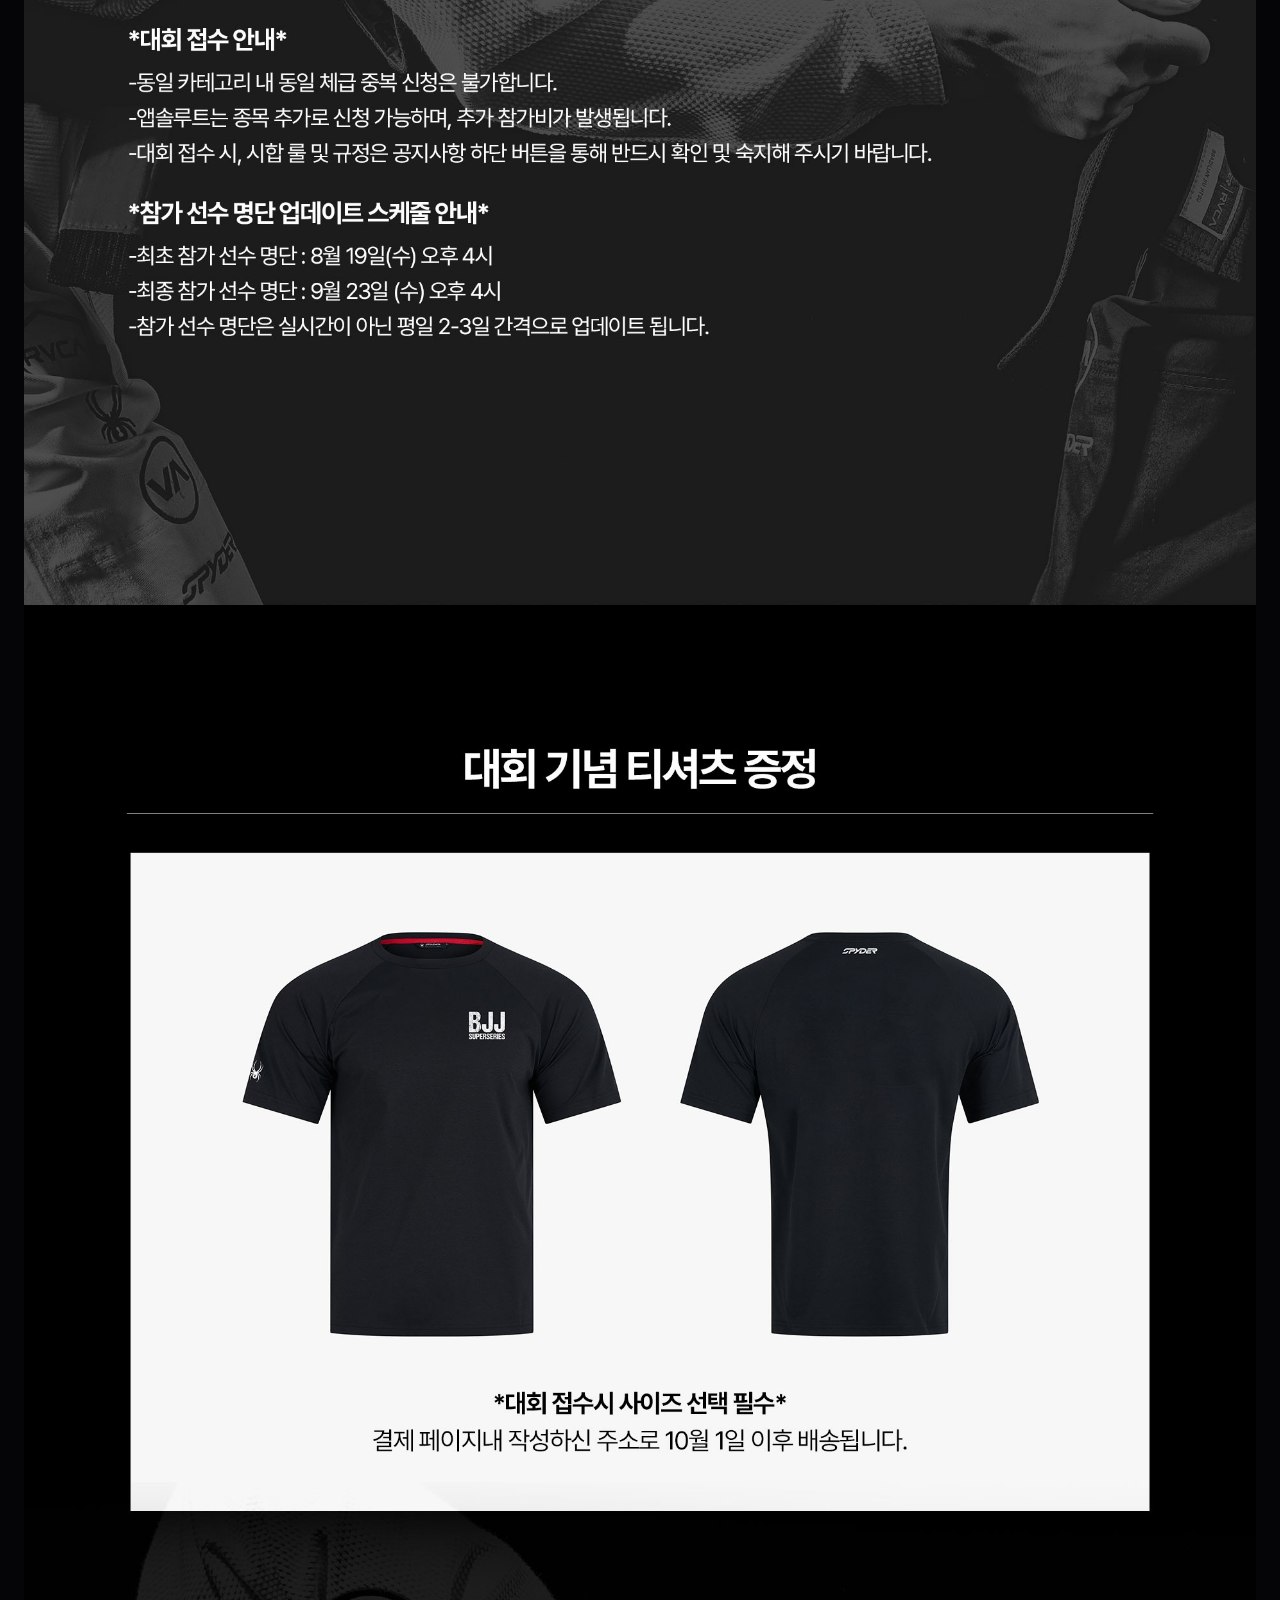
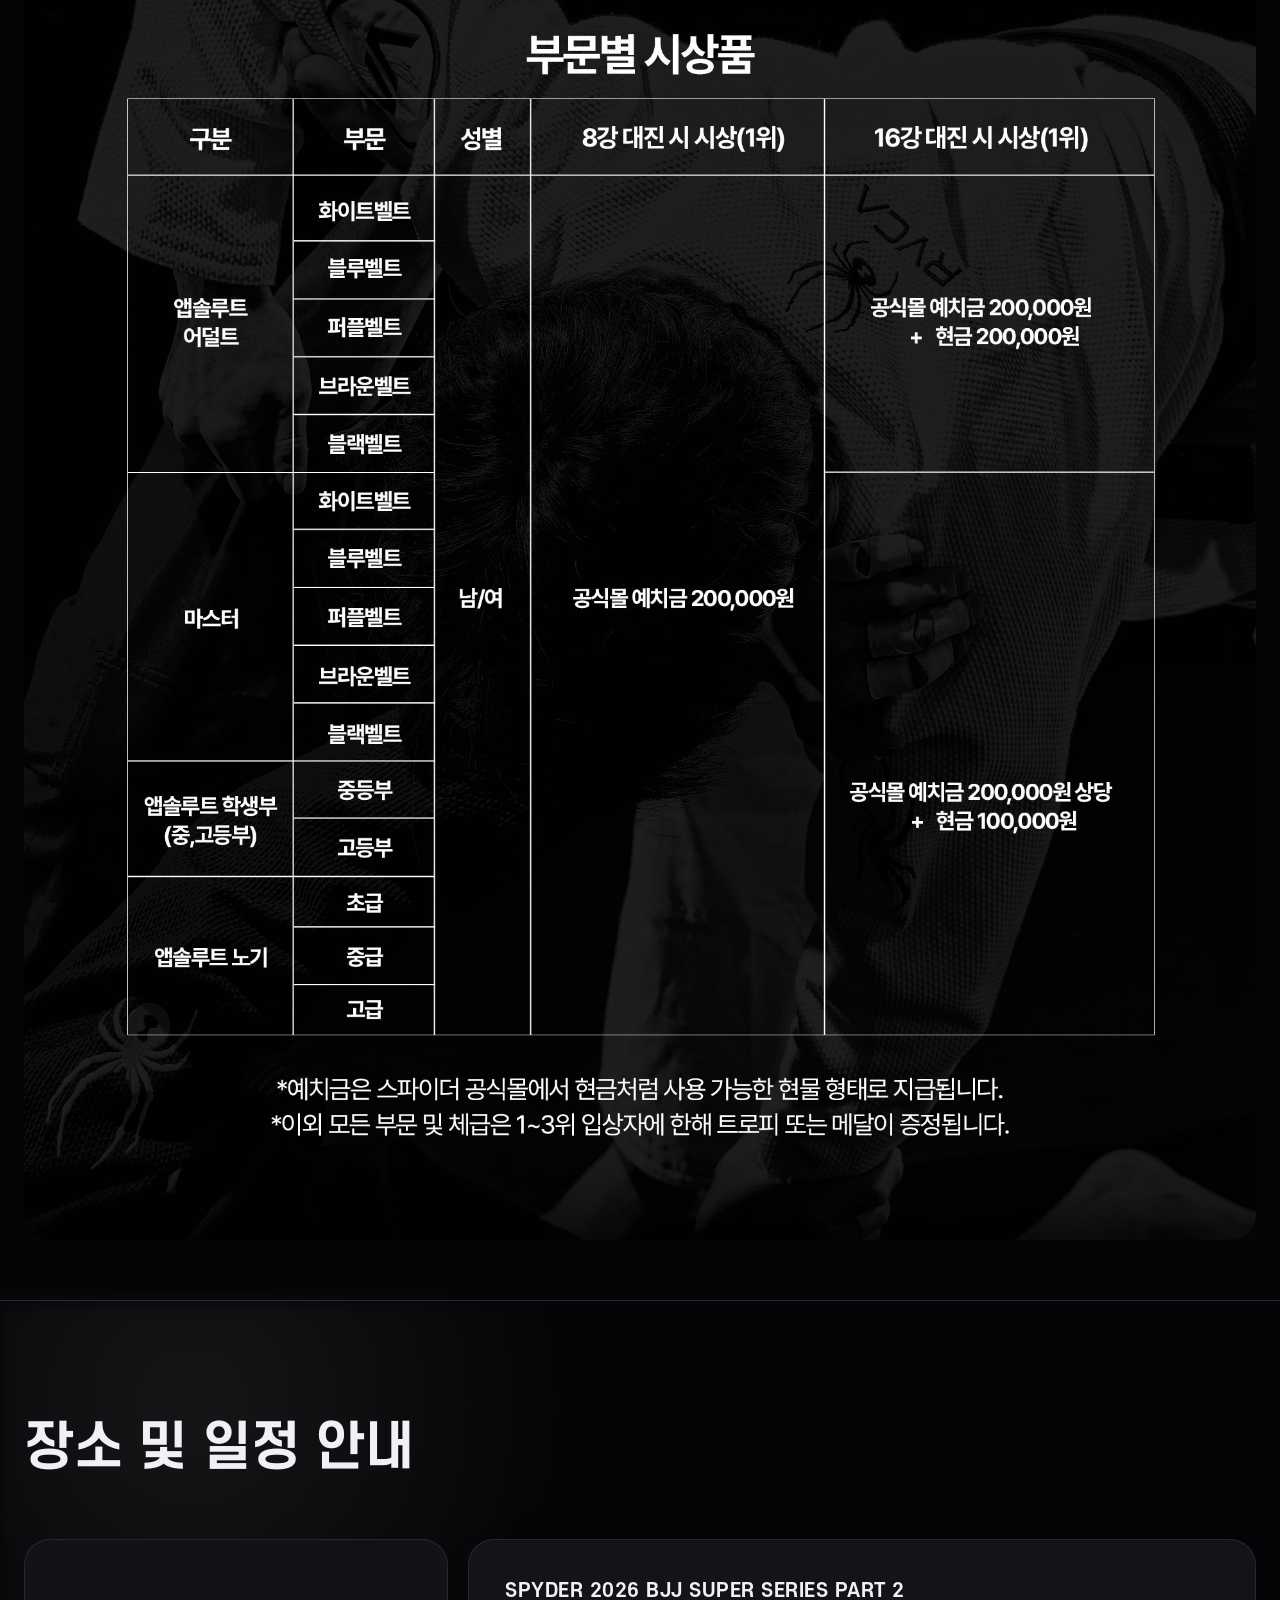
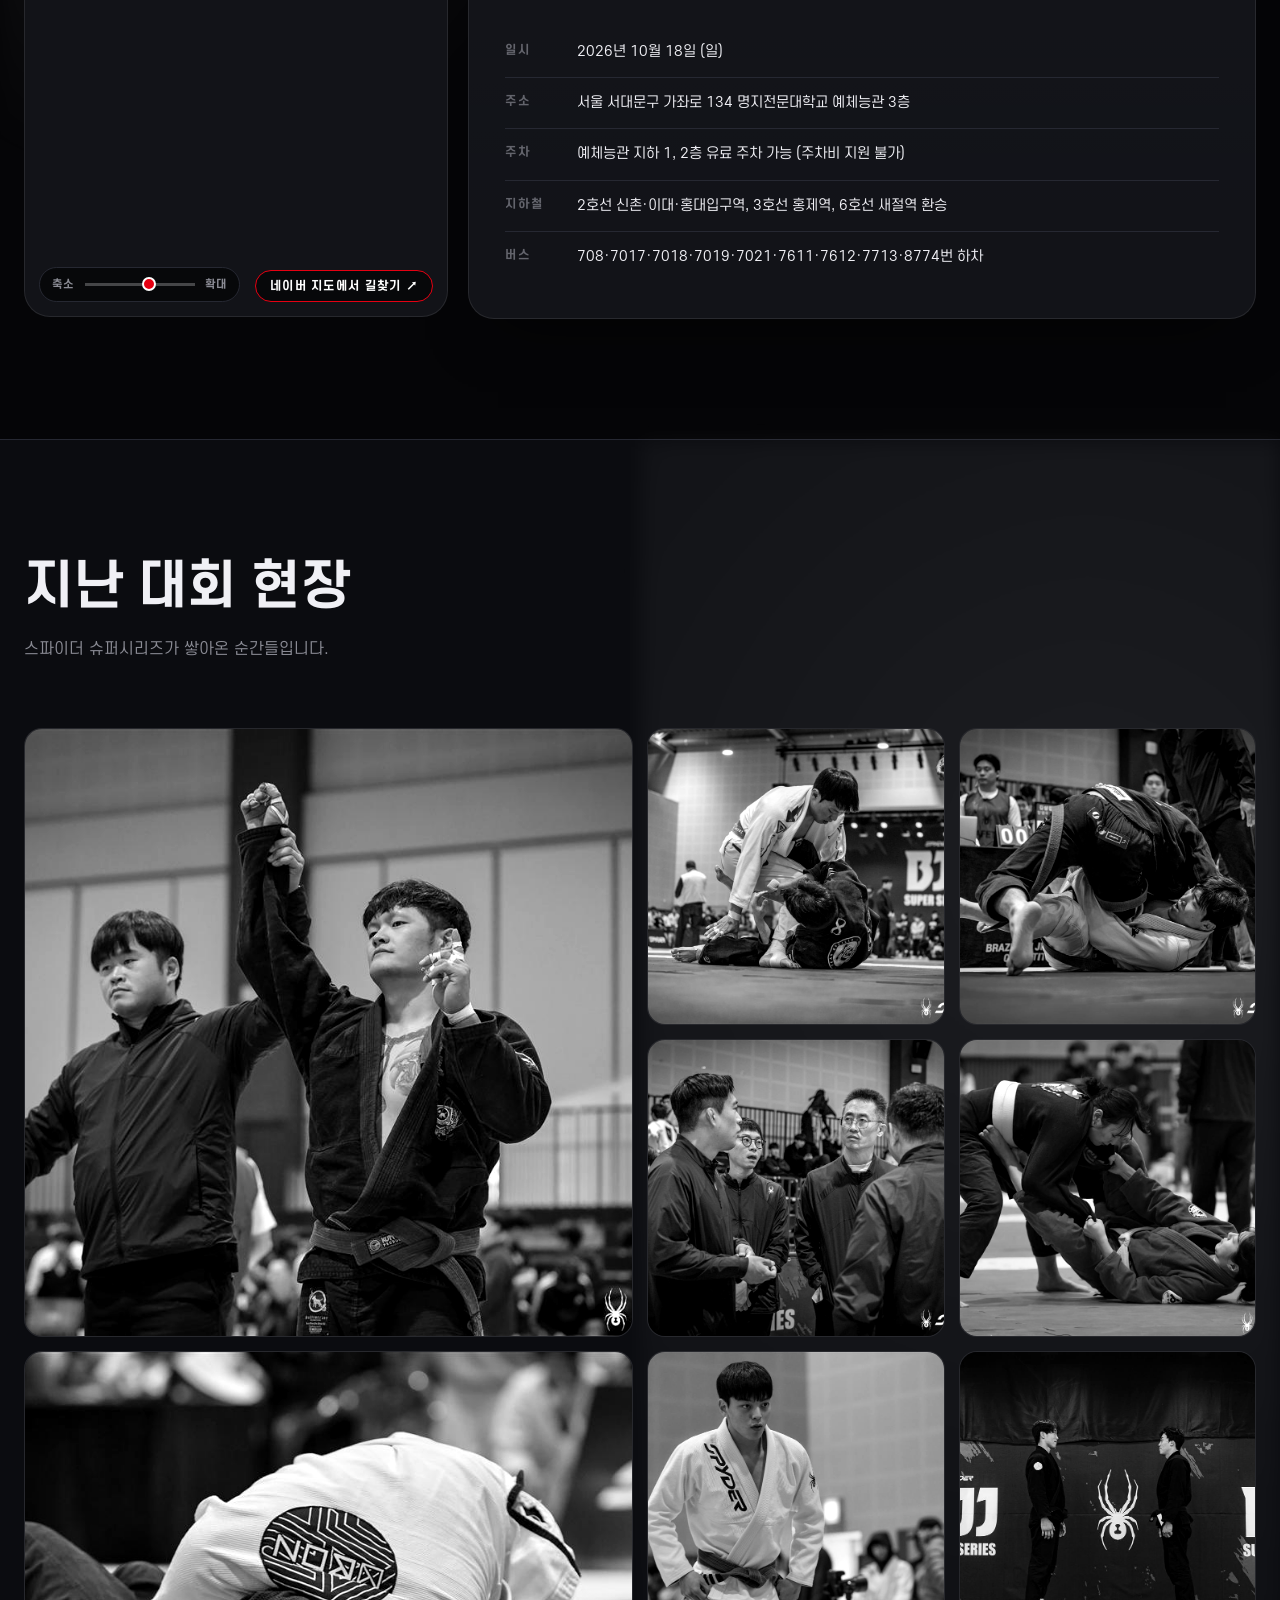
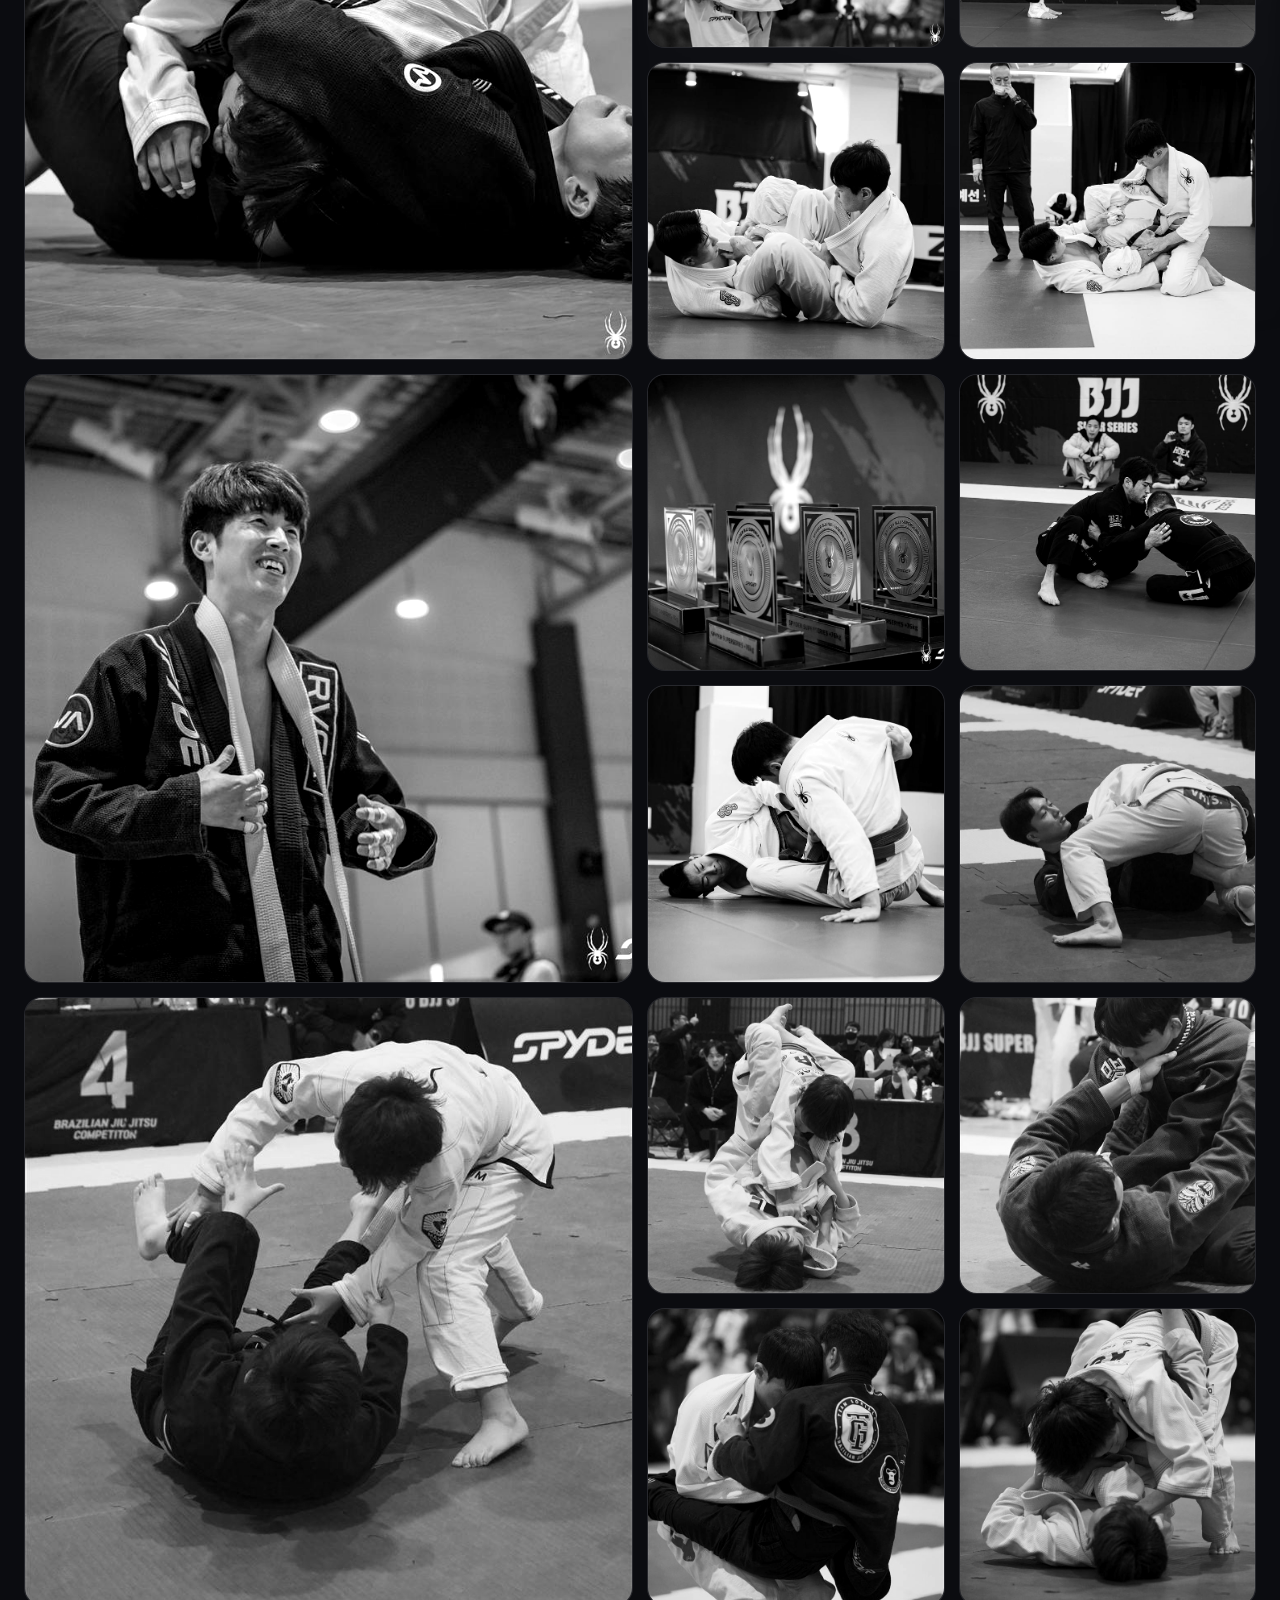
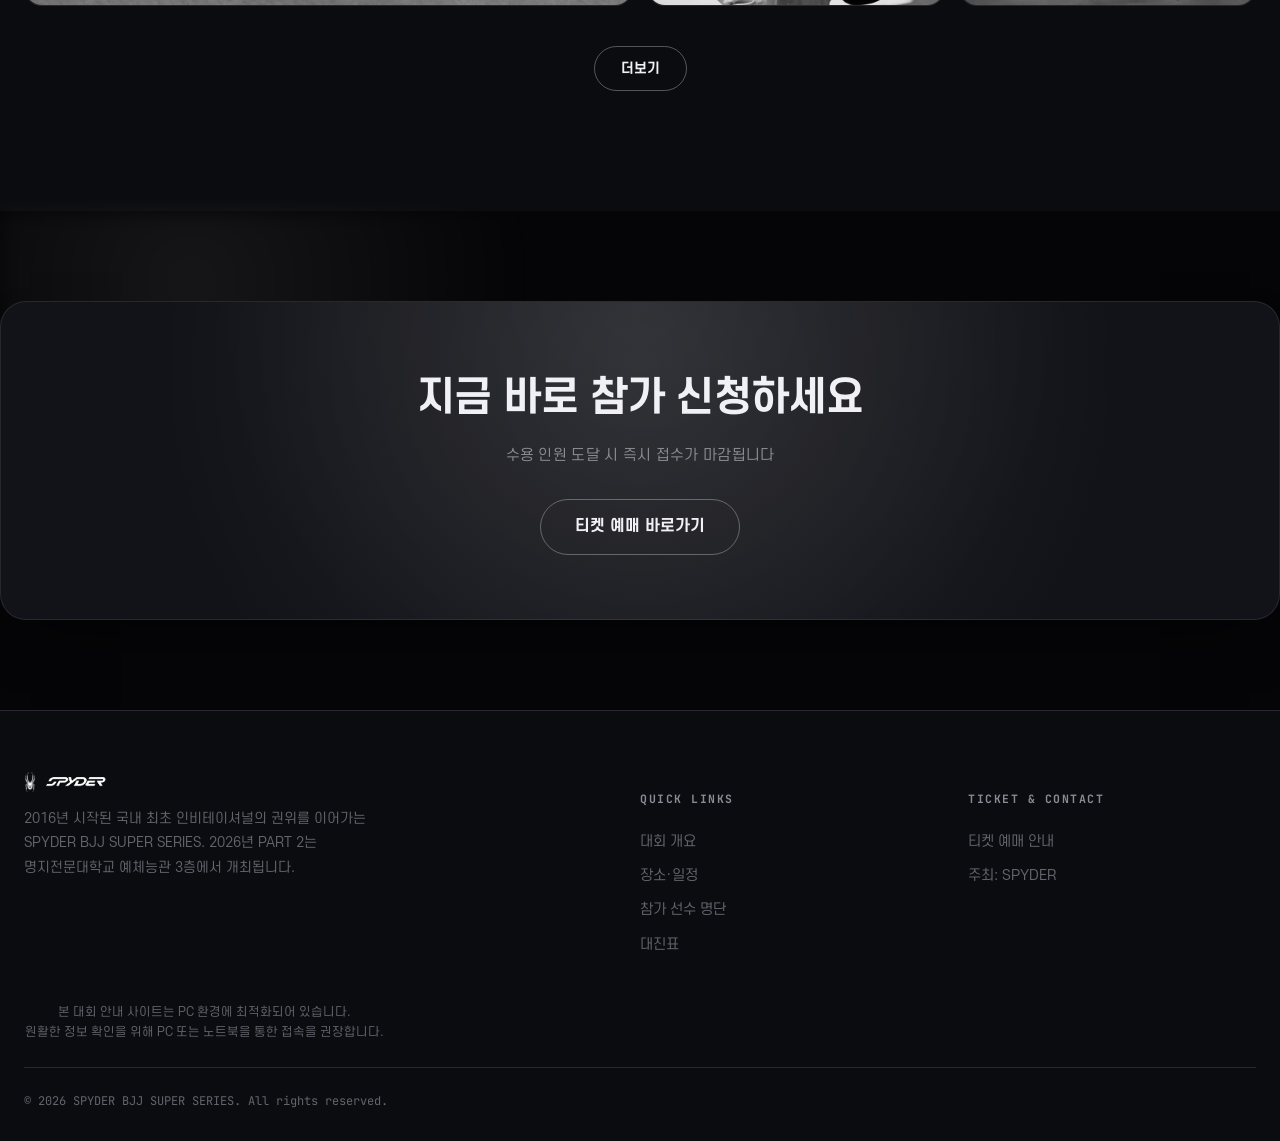
==== commit 188a1fa8: "Auto update (2026-09-14 10:54)" ====
--- a/index.html
+++ b/index.html
@@ -32,6 +32,7 @@
       <a href="index.html#gallery">갤러리</a>
       <a href="rules.html">규정·유의사항</a>
       <a href="bracket.html">참가 선수 명단</a>
+      <a href="brackets.html">대진표</a>
       <a href="tickets.html" class="nav-cta">참가 신청하기</a>
     </div>
     <button class="nav-toggle" aria-label="메뉴 열기"><span></span><span></span><span></span></button>
@@ -203,6 +204,6 @@
 
 <script src="https://unpkg.com/leaflet@1.9.4/dist/leaflet.js" integrity="sha256-20nQCchB9co0qIjJZRGuk2/Z9VM+kNiyxNV1lvTlZBo=" crossorigin=""></script>
 <script src="assets/js/main.js?v=45"></script>
-<script src="assets/js/footer.js?v=39"></script>
+<script src="assets/js/footer.js?v=40"></script>
 </body>
 </html>
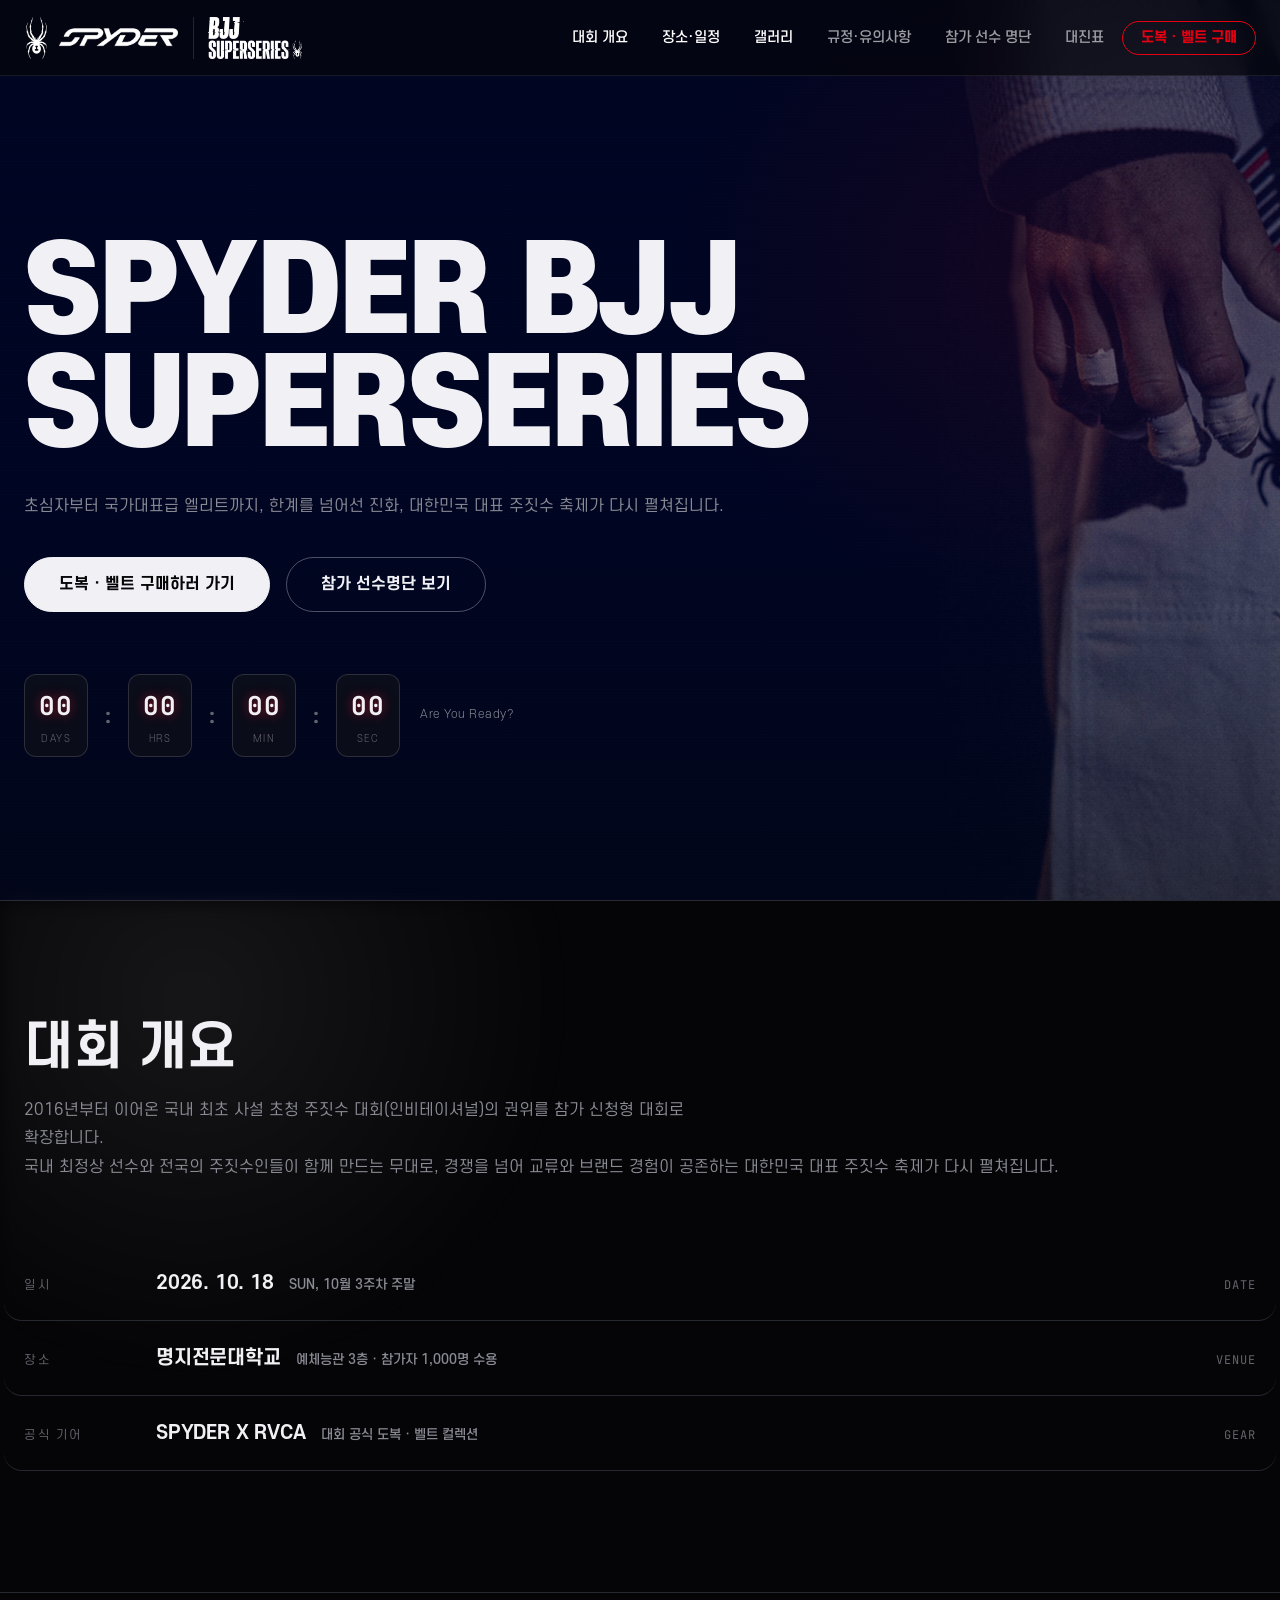
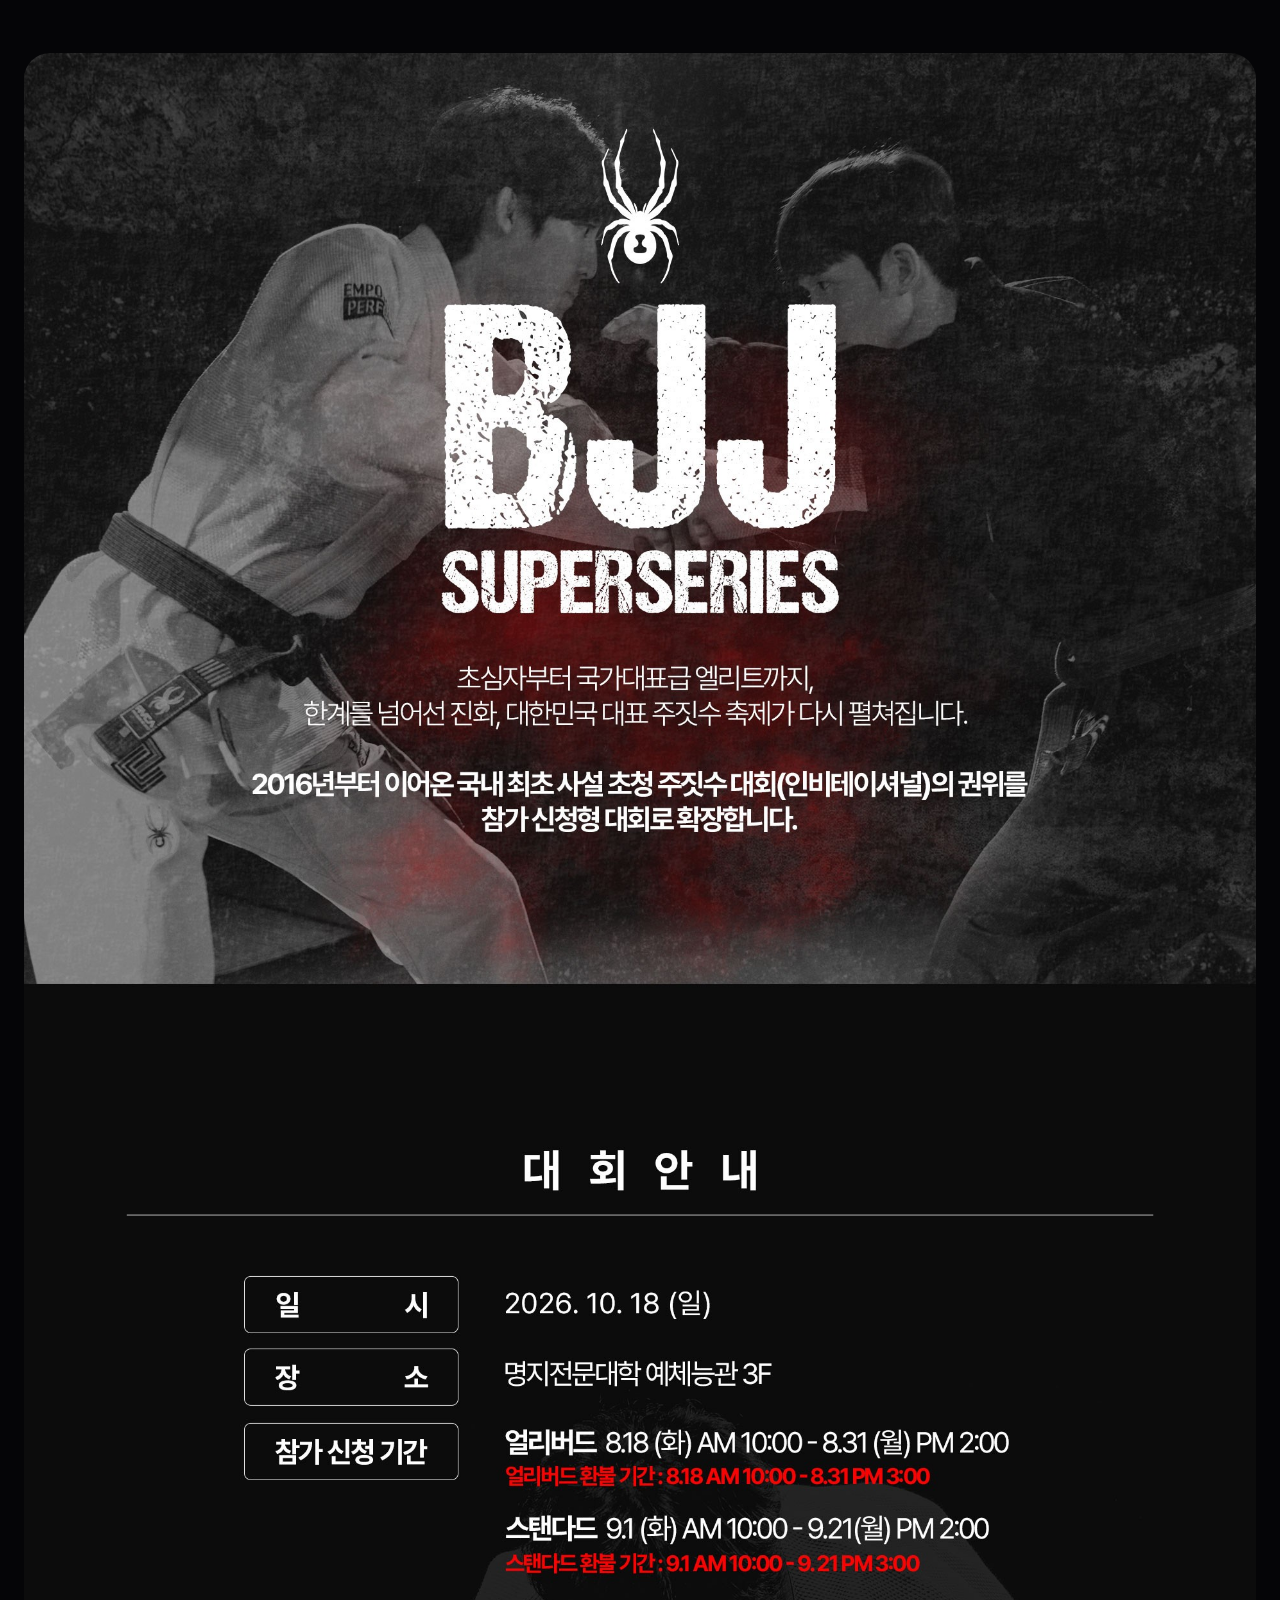
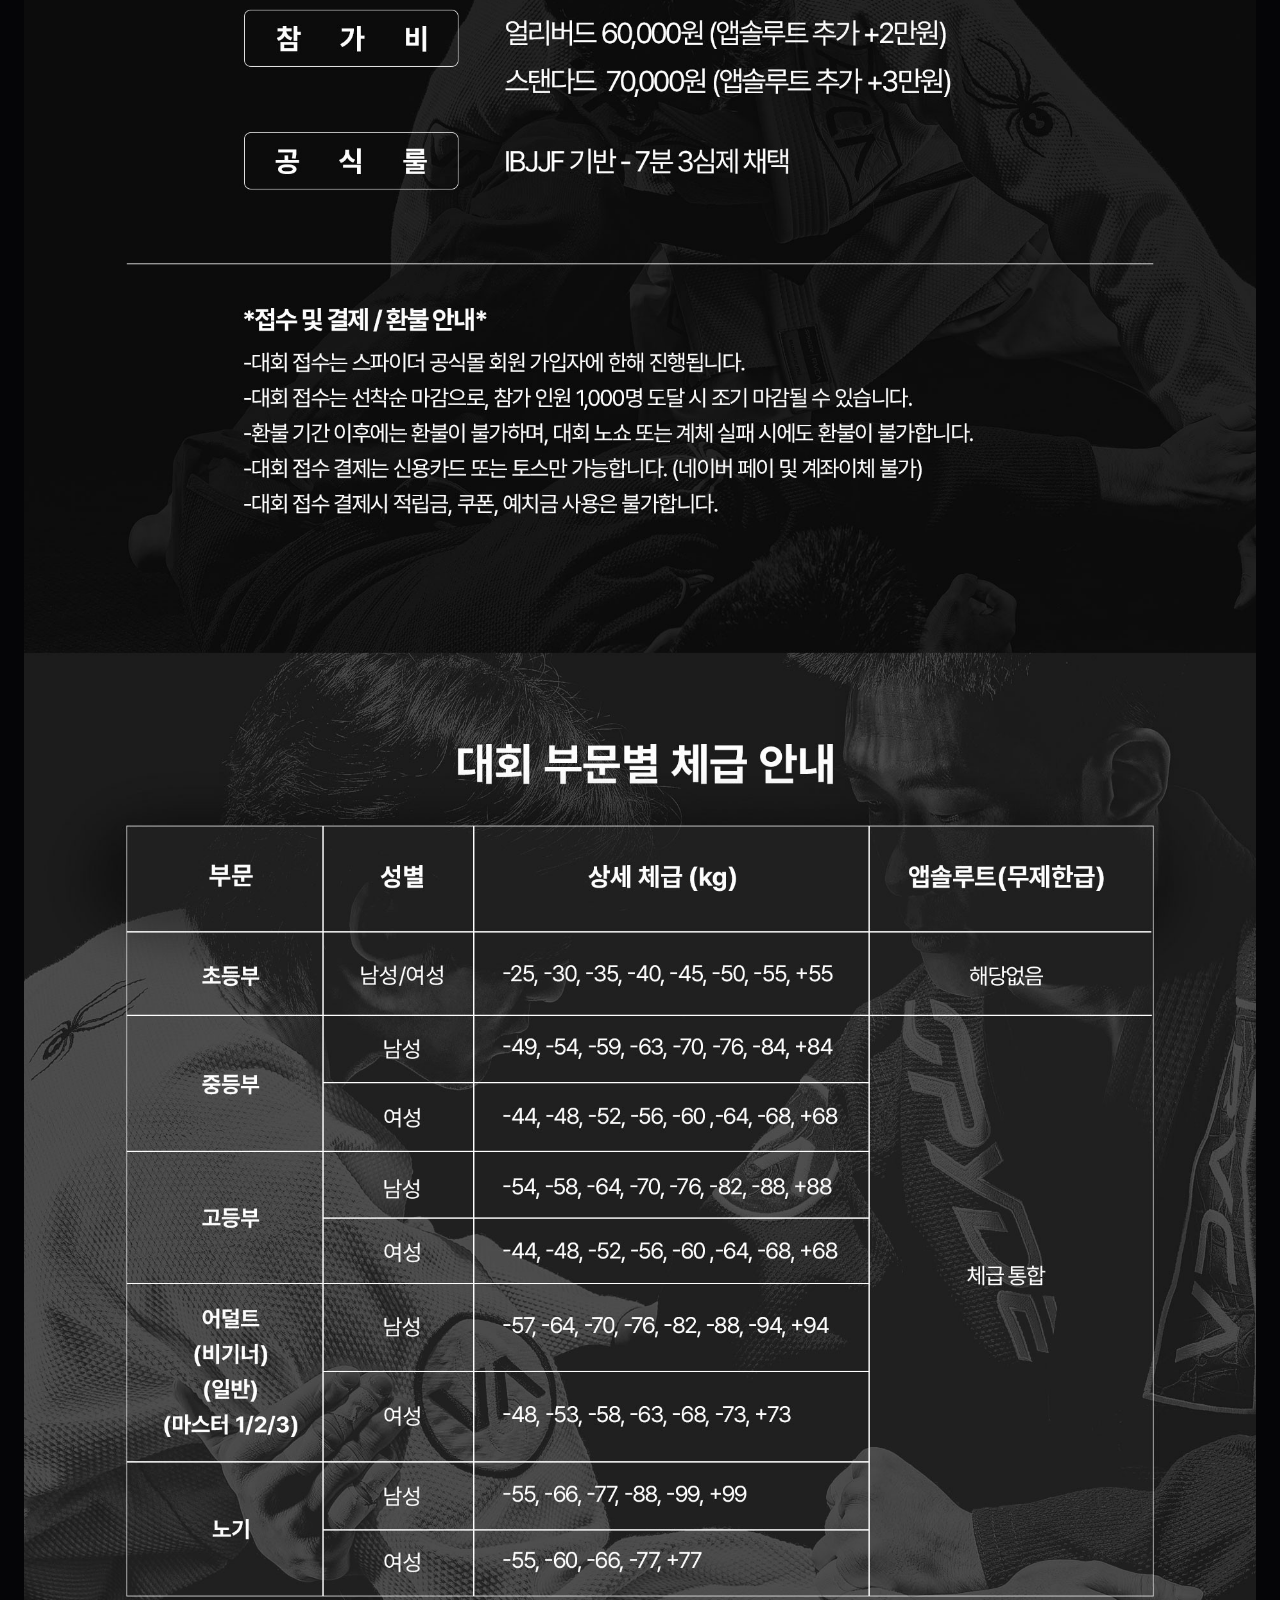
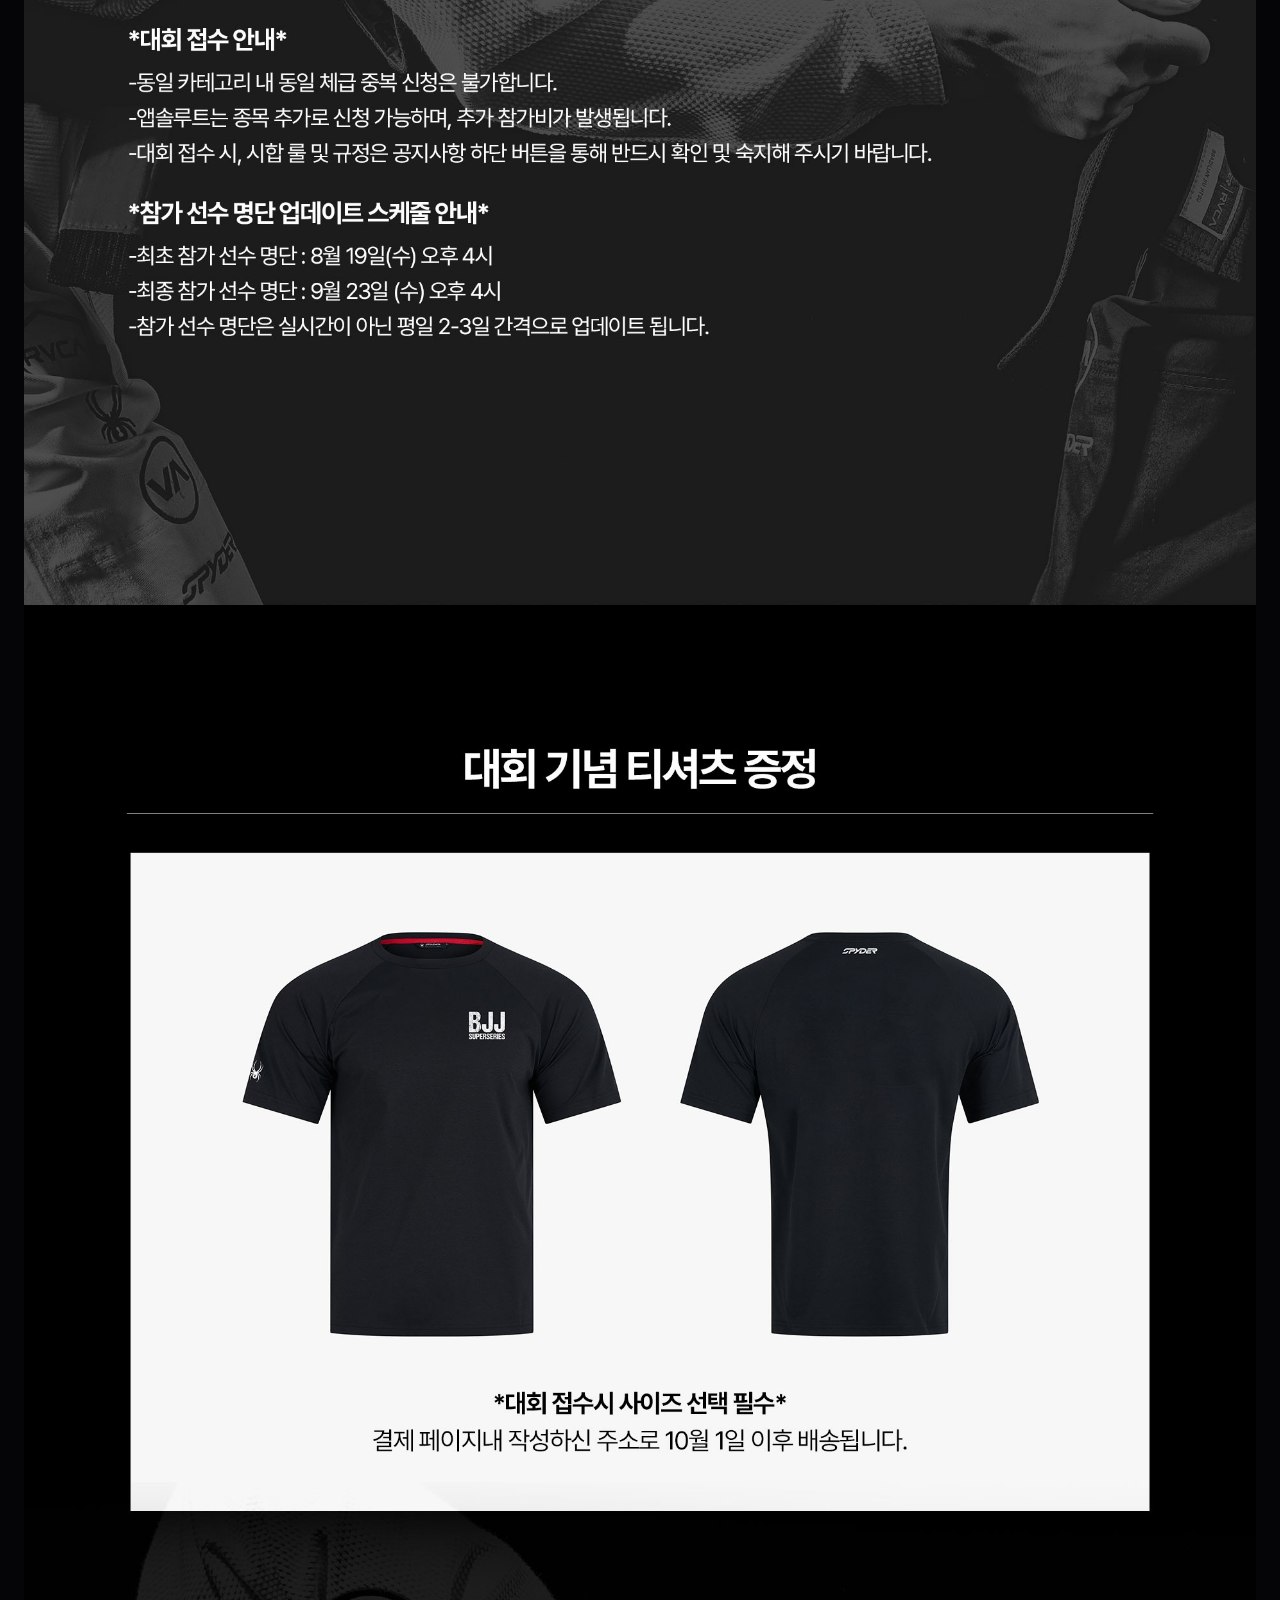
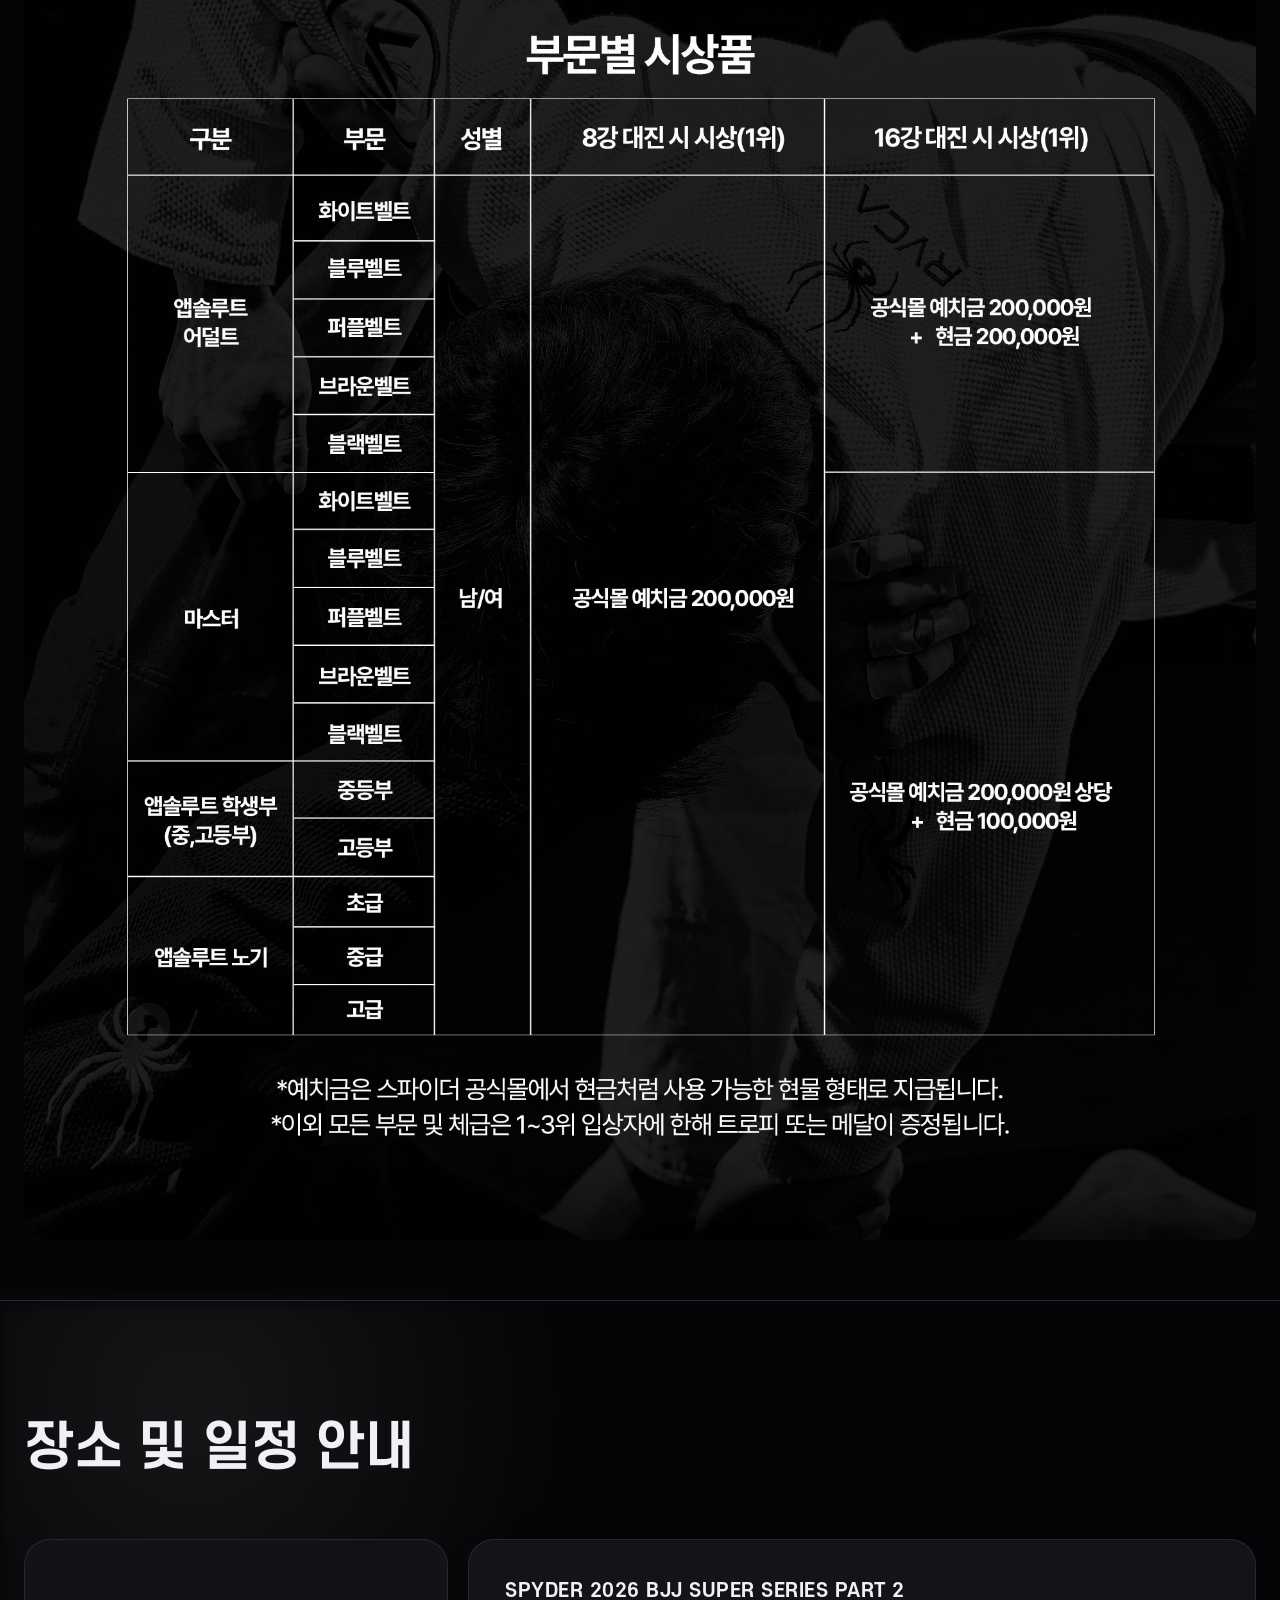
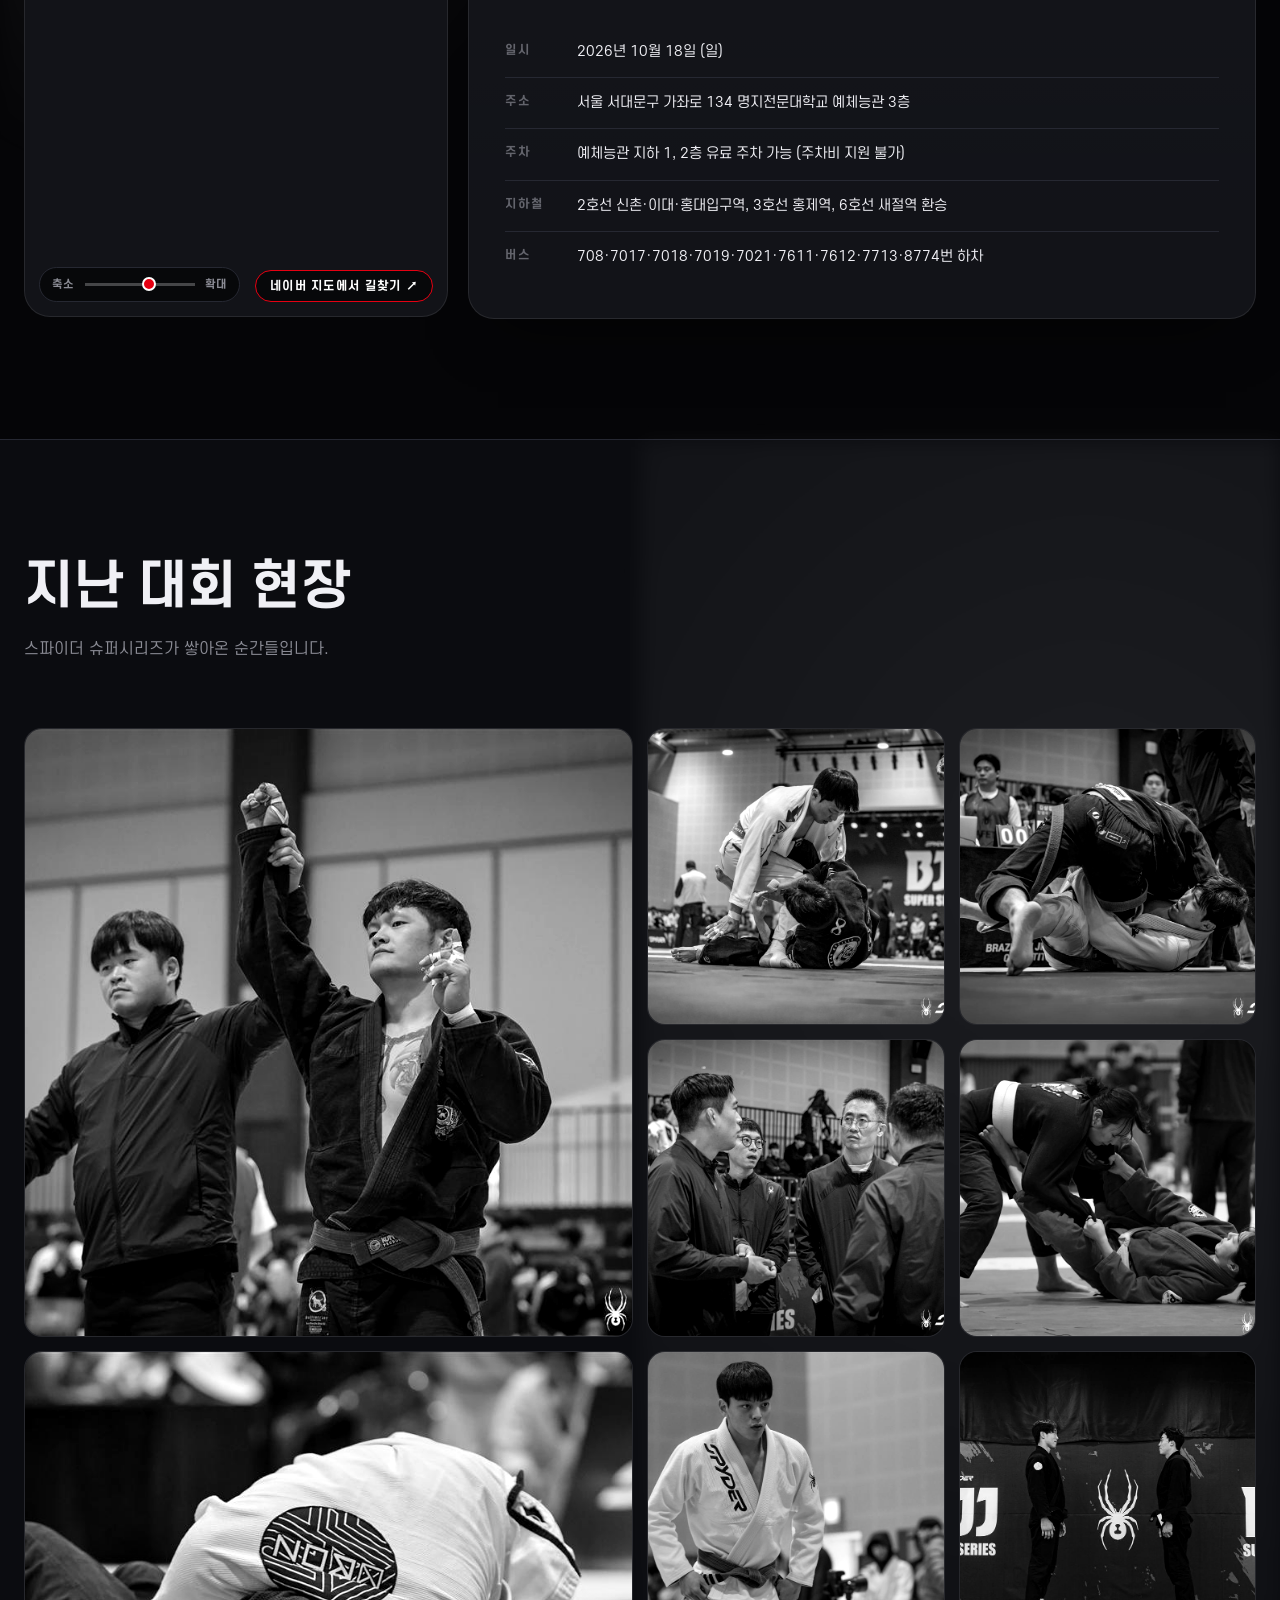
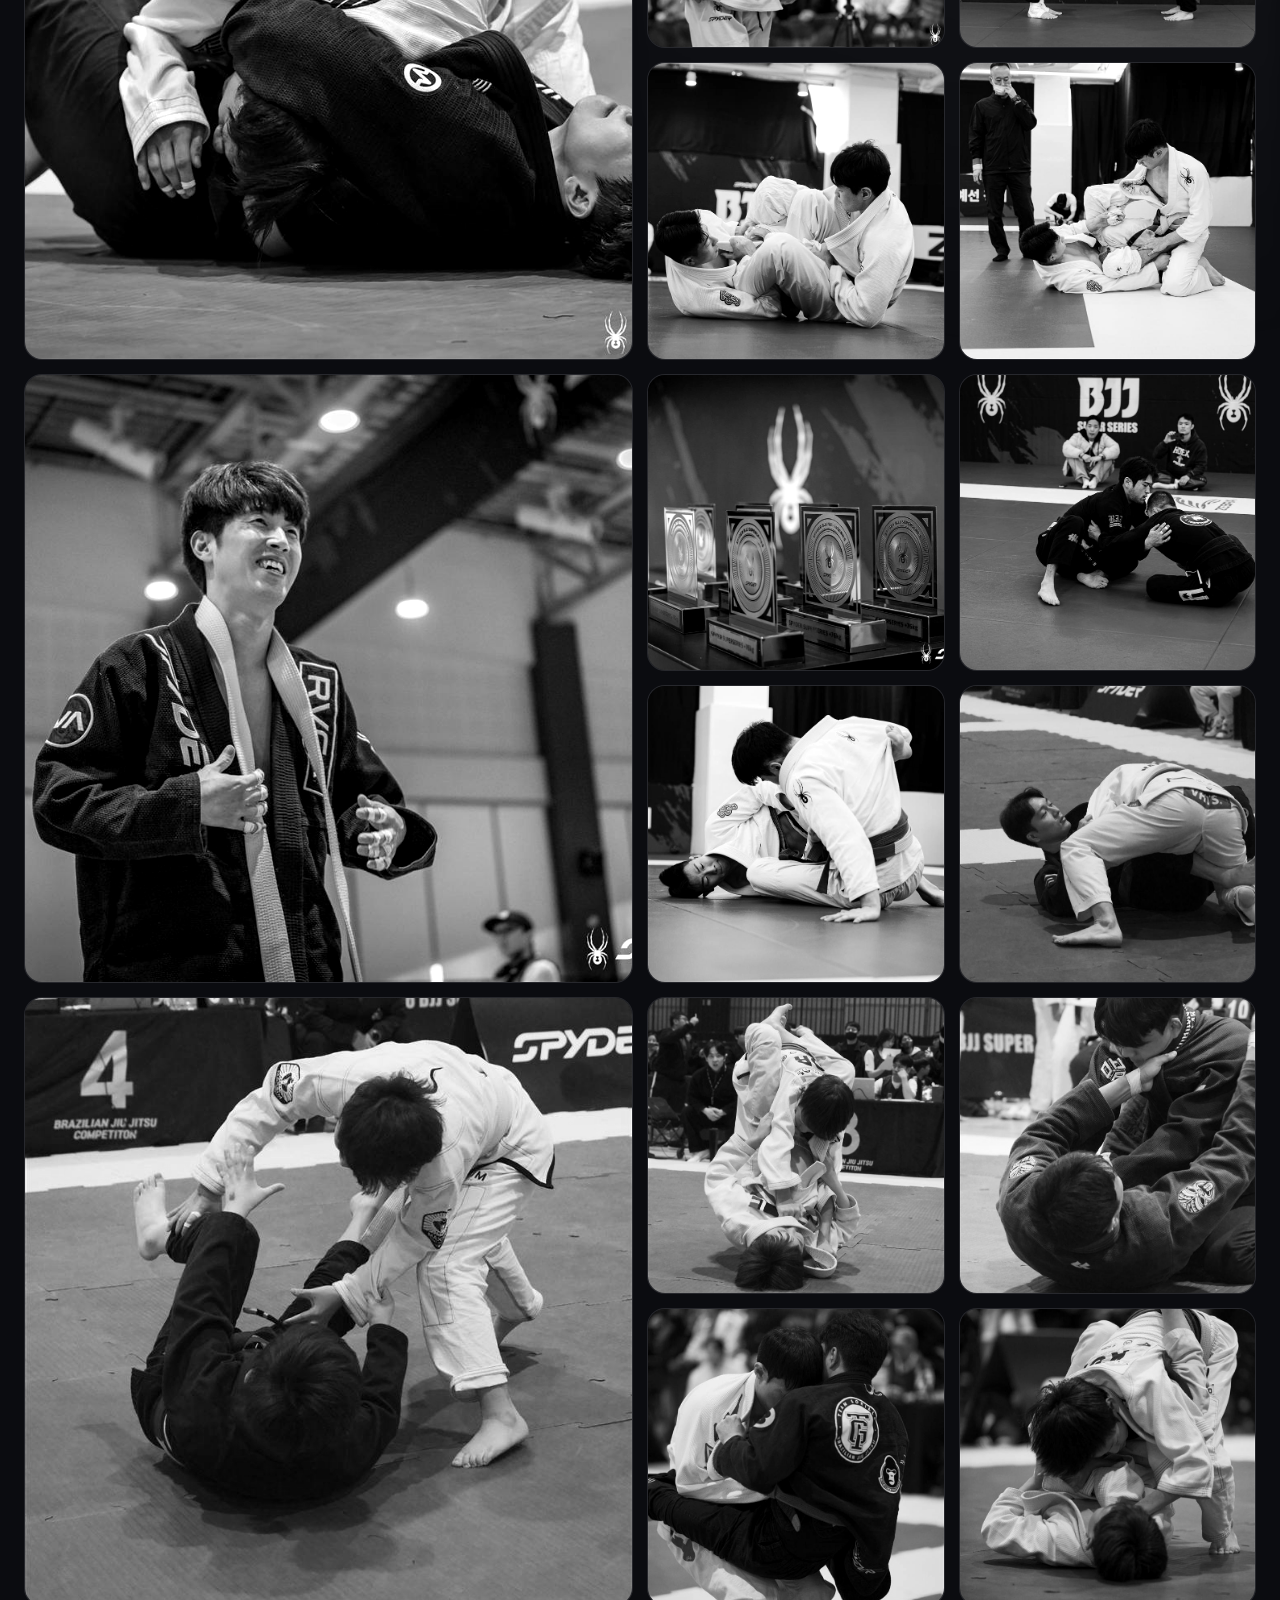
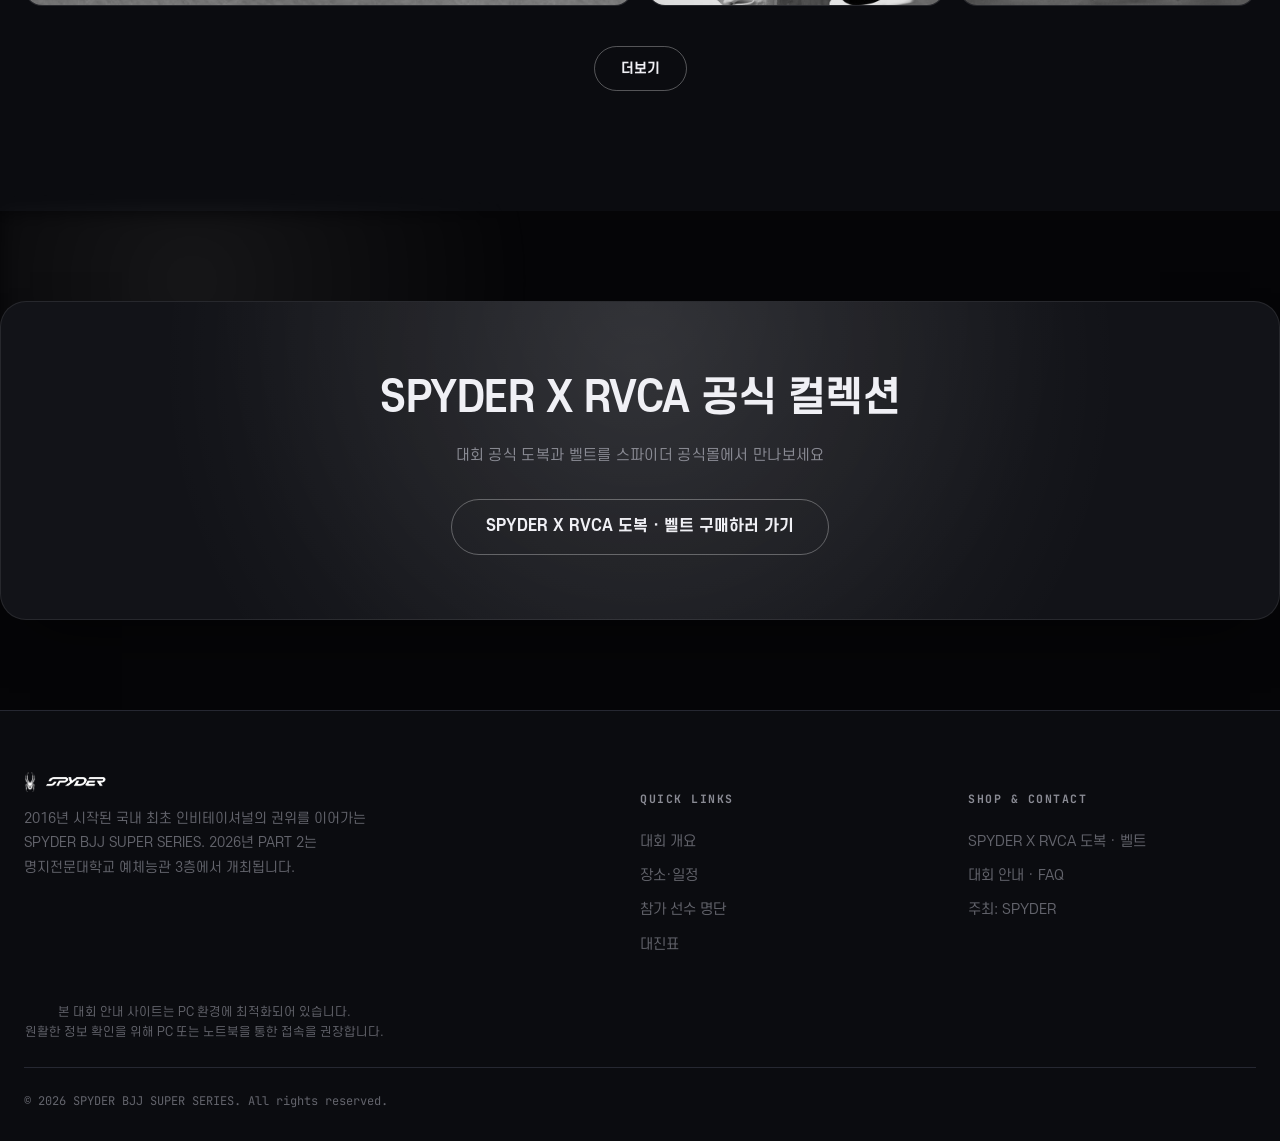
==== commit 37c032a4: "Auto update (2026-09-22 13:54)" ====
--- a/index.html
+++ b/index.html
@@ -4,11 +4,11 @@
 <meta charset="UTF-8">
 <meta name="viewport" content="width=device-width, initial-scale=1.0">
 <title>SPYDER BJJ SUPER SERIES 2026 PART 2</title>
-<meta name="description" content="2026년 10월 18일, 명지전문대학교 예체능관 3층에서 열리는 SPYDER BJJ SUPER SERIES 2026 PART 2. 얼리버드 티켓 오픈 및 참가 선수 명단 안내.">
+<meta name="description" content="2026년 10월 18일, 명지전문대학교 예체능관 3층에서 열리는 SPYDER BJJ SUPER SERIES 2026 PART 2. 대진표·참가 선수 명단과 SPYDER X RVCA 공식 도복·벨트 안내.">
 <link rel="icon" type="image/png" href="assets/img/spyder-bug.png">
 <meta property="og:type" content="website">
 <meta property="og:title" content="SPYDER BJJ SUPER SERIES 2026 PART 2">
-<meta property="og:description" content="2026년 10월 18일, 명지전문대학교 예체능관 3층에서 열리는 SPYDER BJJ SUPER SERIES 2026 PART 2. 얼리버드 티켓 오픈 및 참가 선수 명단 안내.">
+<meta property="og:description" content="2026년 10월 18일, 명지전문대학교 예체능관 3층에서 열리는 SPYDER BJJ SUPER SERIES 2026 PART 2. 대진표·참가 선수 명단과 SPYDER X RVCA 공식 도복·벨트 안내.">
 <meta property="og:image" content="assets/img/poster-main.jpg">
 <meta name="twitter:card" content="summary_large_image">
 <link rel="stylesheet" href="assets/css/style.css?v=79">
@@ -33,7 +33,7 @@
       <a href="rules.html">규정·유의사항</a>
       <a href="bracket.html">참가 선수 명단</a>
       <a href="brackets.html">대진표</a>
-      <a href="tickets.html" class="nav-cta">참가 신청하기</a>
+      <a href="https://spyder.co.kr/product/search.html?banner_action=&amp;keyword=RVCA+BJJ&amp;sort_method=5" target="_blank" rel="noopener" class="nav-cta">도복 · 벨트 구매</a>
     </div>
     <button class="nav-toggle" aria-label="메뉴 열기"><span></span><span></span><span></span></button>
   </div>
@@ -55,7 +55,7 @@
       <p class="hero-scdream-label">SPYDER BJJ SUPERSERIES</p>
       <p class="hero-desc-cyber">초심자부터 국가대표급 엘리트까지, 한계를 넘어선 진화, 대한민국 대표 주짓수 축제가 다시 펼쳐집니다.</p>
       <div class="hero-actions">
-        <a href="tickets.html" class="btn btn-primary btn-lg btn-neon">참가 신청하기</a>
+        <a href="https://spyder.co.kr/product/search.html?banner_action=&amp;keyword=RVCA+BJJ&amp;sort_method=5" target="_blank" rel="noopener" class="btn btn-primary btn-lg btn-neon">도복 · 벨트 구매하러 가기</a>
         <a href="bracket.html" class="btn btn-outline btn-lg">참가 선수명단 보기</a>
       </div>
     </div>
@@ -95,9 +95,9 @@
         <span class="s-mono">VENUE</span>
       </div>
       <div class="structure-item">
-        <span class="s-label">티켓 종류</span>
-        <div class="s-value">얼리버드 6만원 · 스탠다드 7만원 <small>2종 순차 오픈</small></div>
-        <span class="s-mono">TICKET</span>
+        <span class="s-label">공식 기어</span>
+        <div class="s-value">SPYDER X RVCA <small>대회 공식 도복 · 벨트 컬렉션</small></div>
+        <span class="s-mono">GEAR</span>
       </div>
     </div>
   </div>
@@ -184,10 +184,10 @@
 <!-- CTA BAND -->
 <section class="cta-band">
   <div class="container">
-    <h3 class="display">지금 바로 참가 신청하세요</h3>
-    <p>수용 인원 도달 시 즉시 접수가 마감됩니다</p>
+    <h3 class="display">SPYDER X RVCA 공식 컬렉션</h3>
+    <p>대회 공식 도복과 벨트를 스파이더 공식몰에서 만나보세요</p>
     <div class="hero-actions" style="justify-content:center;">
-      <a href="tickets.html" class="btn btn-outline btn-lg">티켓 예매 바로가기</a>
+      <a href="https://spyder.co.kr/product/search.html?banner_action=&amp;keyword=RVCA+BJJ&amp;sort_method=5" target="_blank" rel="noopener" class="btn btn-outline btn-lg">SPYDER X RVCA 도복 · 벨트 구매하러 가기</a>
     </div>
   </div>
 </section>
@@ -200,10 +200,10 @@
   <img src="" alt="">
 </div>
 
-<a href="tickets.html" class="floating-ticket">TICKET</a>
+<a href="https://spyder.co.kr/product/search.html?banner_action=&amp;keyword=RVCA+BJJ&amp;sort_method=5" target="_blank" rel="noopener" class="floating-ticket">SHOP</a>
 
 <script src="https://unpkg.com/leaflet@1.9.4/dist/leaflet.js" integrity="sha256-20nQCchB9co0qIjJZRGuk2/Z9VM+kNiyxNV1lvTlZBo=" crossorigin=""></script>
 <script src="assets/js/main.js?v=45"></script>
-<script src="assets/js/footer.js?v=40"></script>
+<script src="assets/js/footer.js?v=41"></script>
 </body>
 </html>
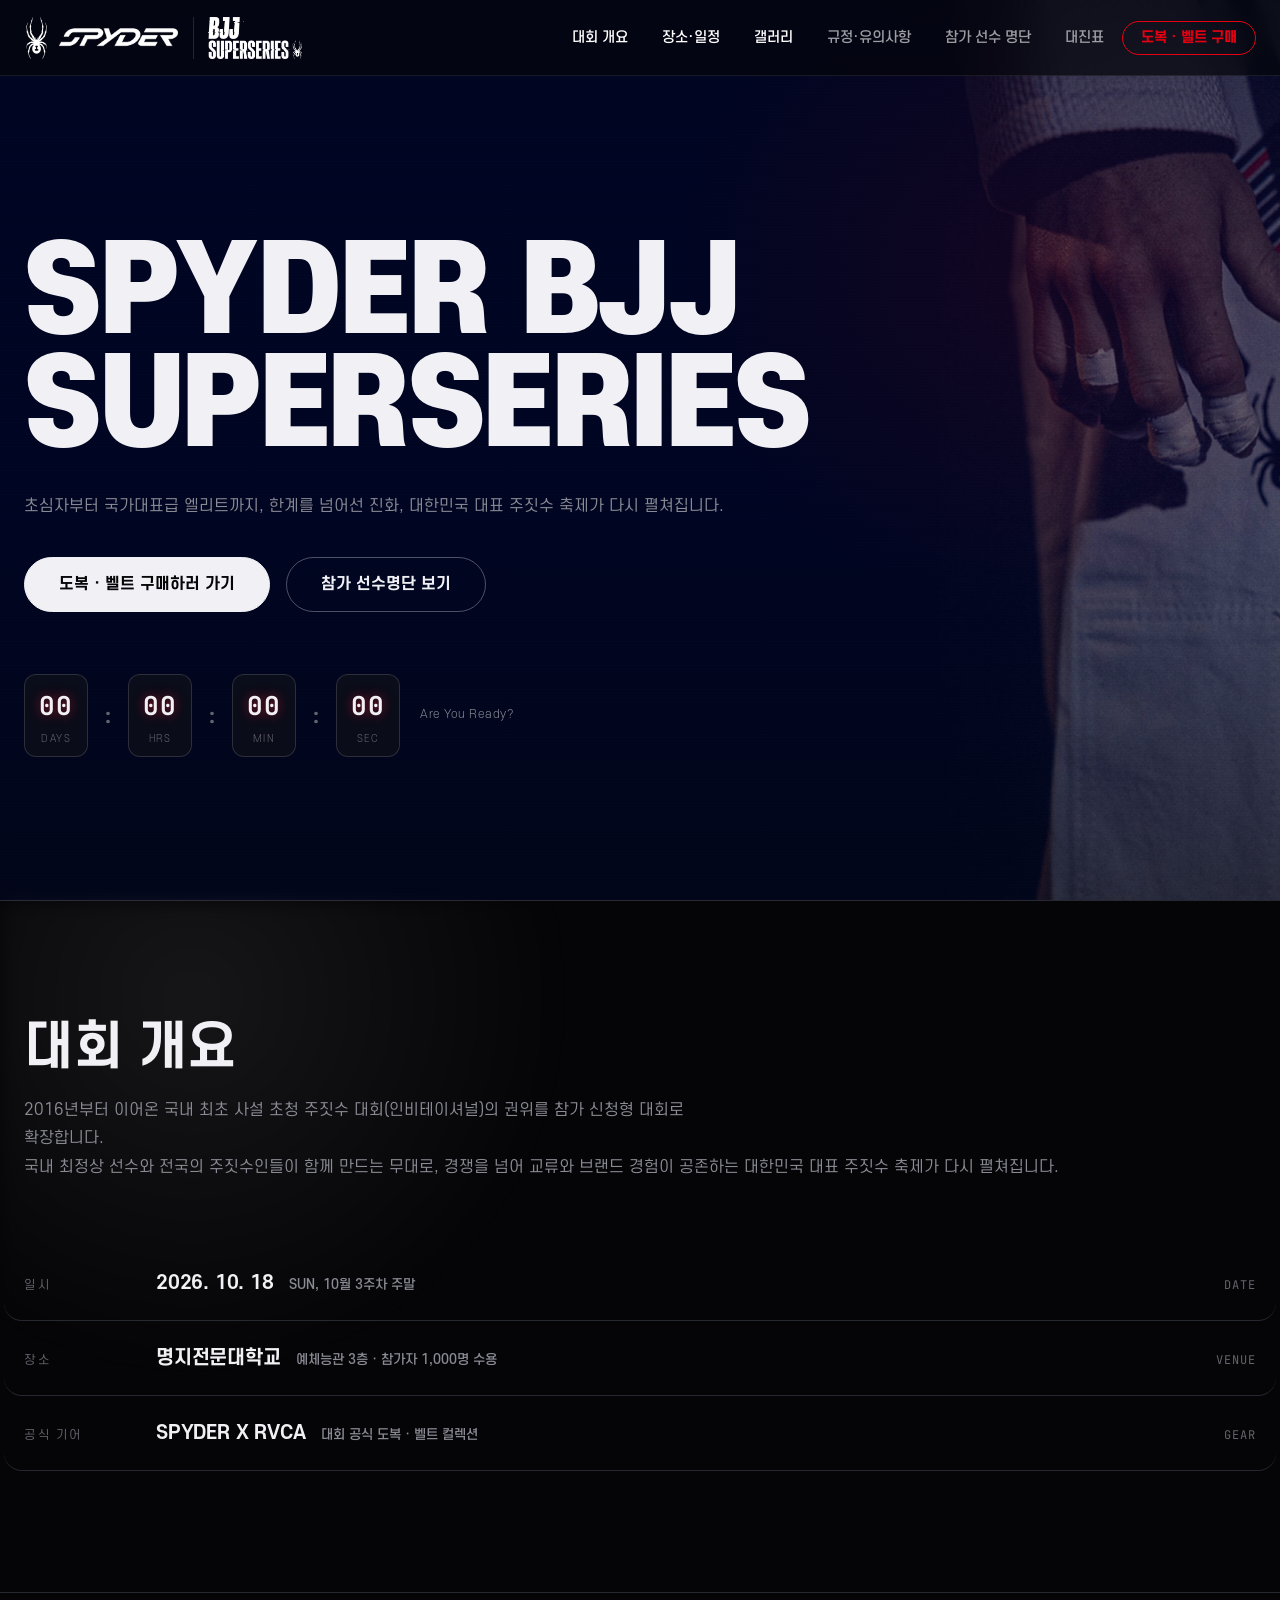
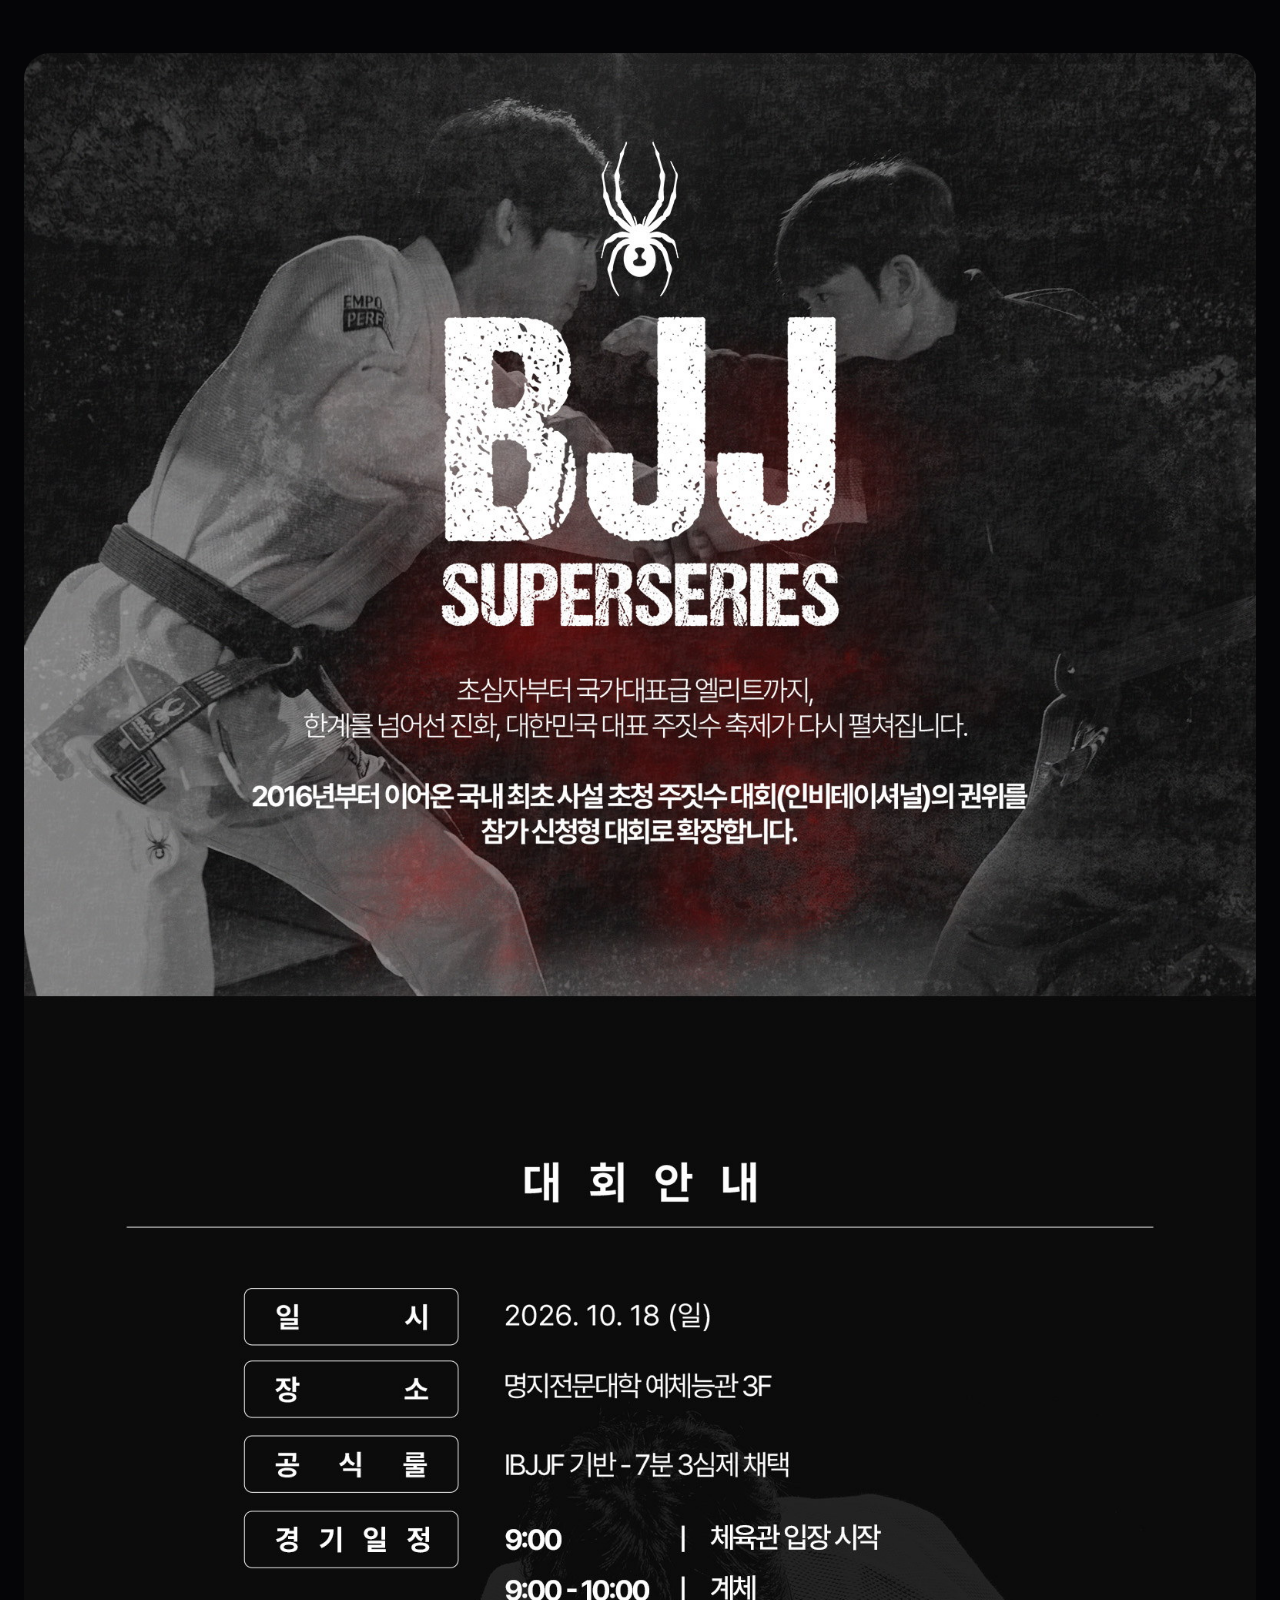
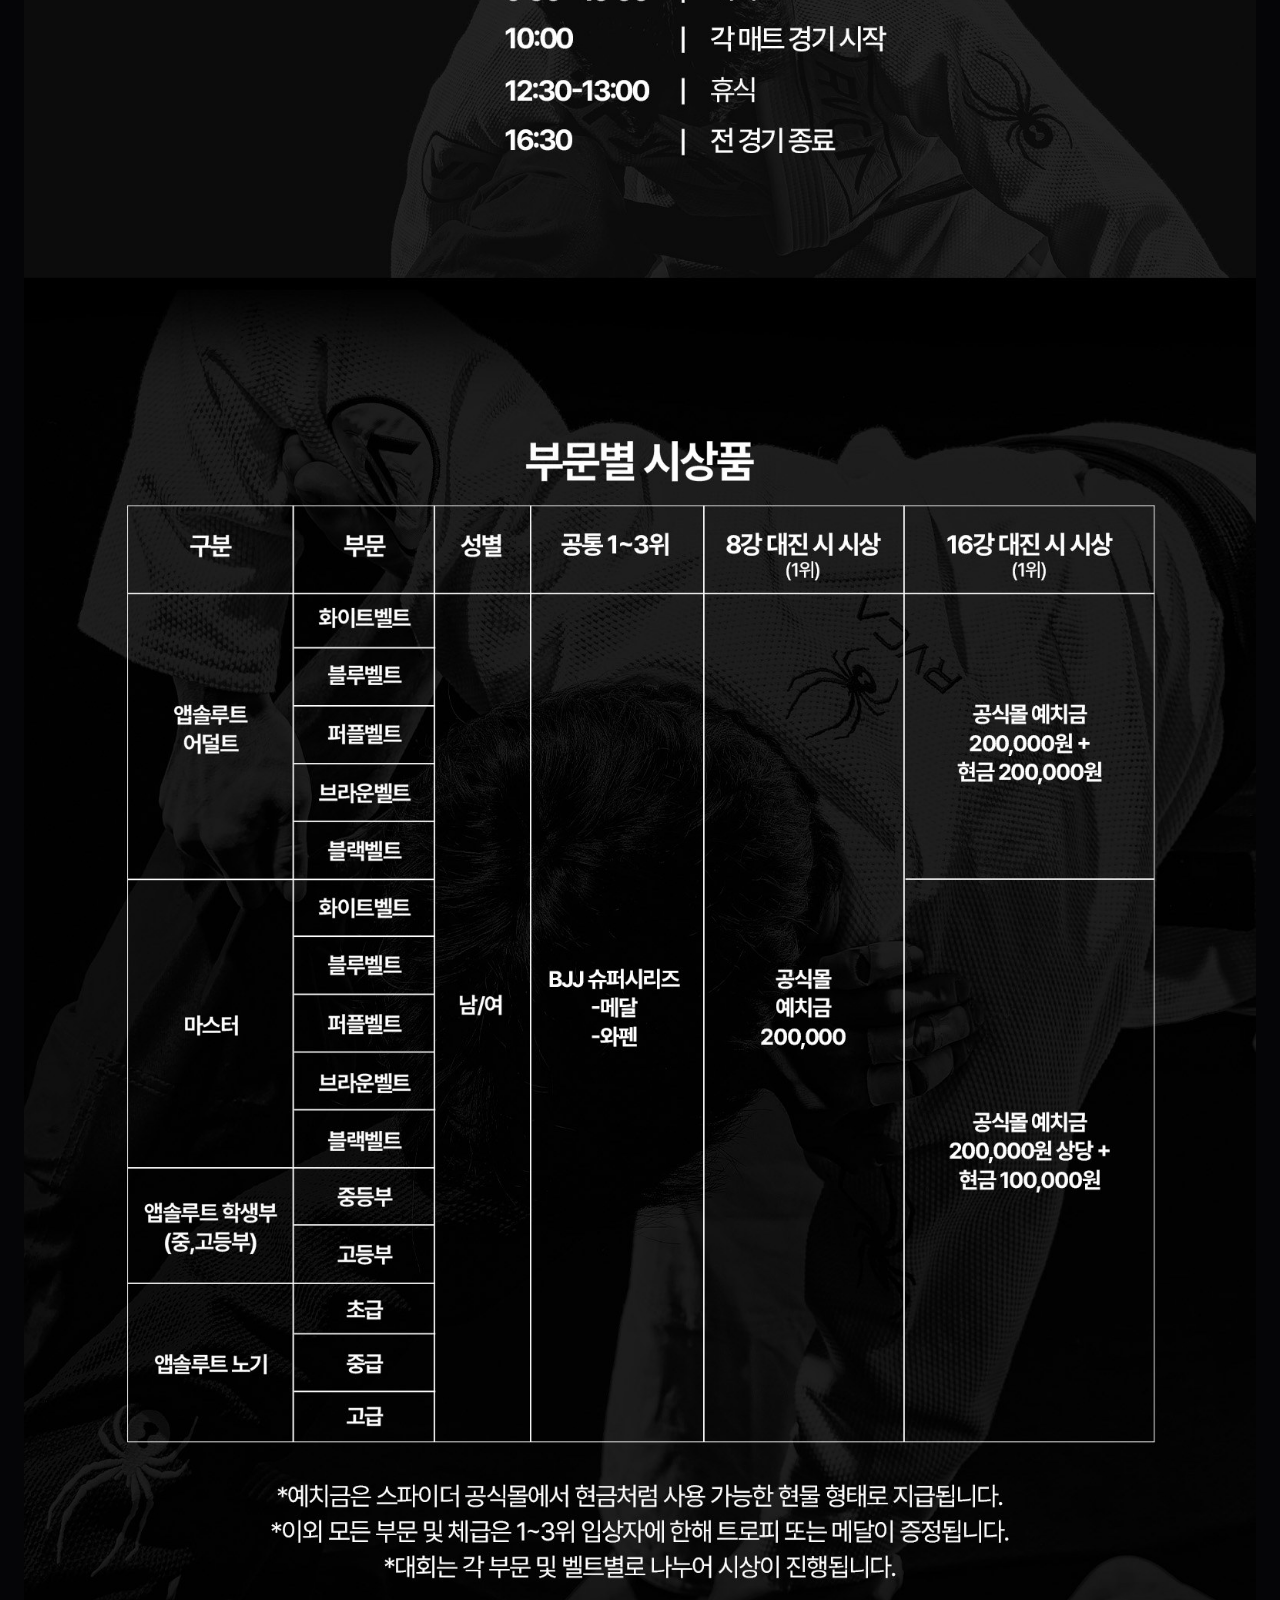
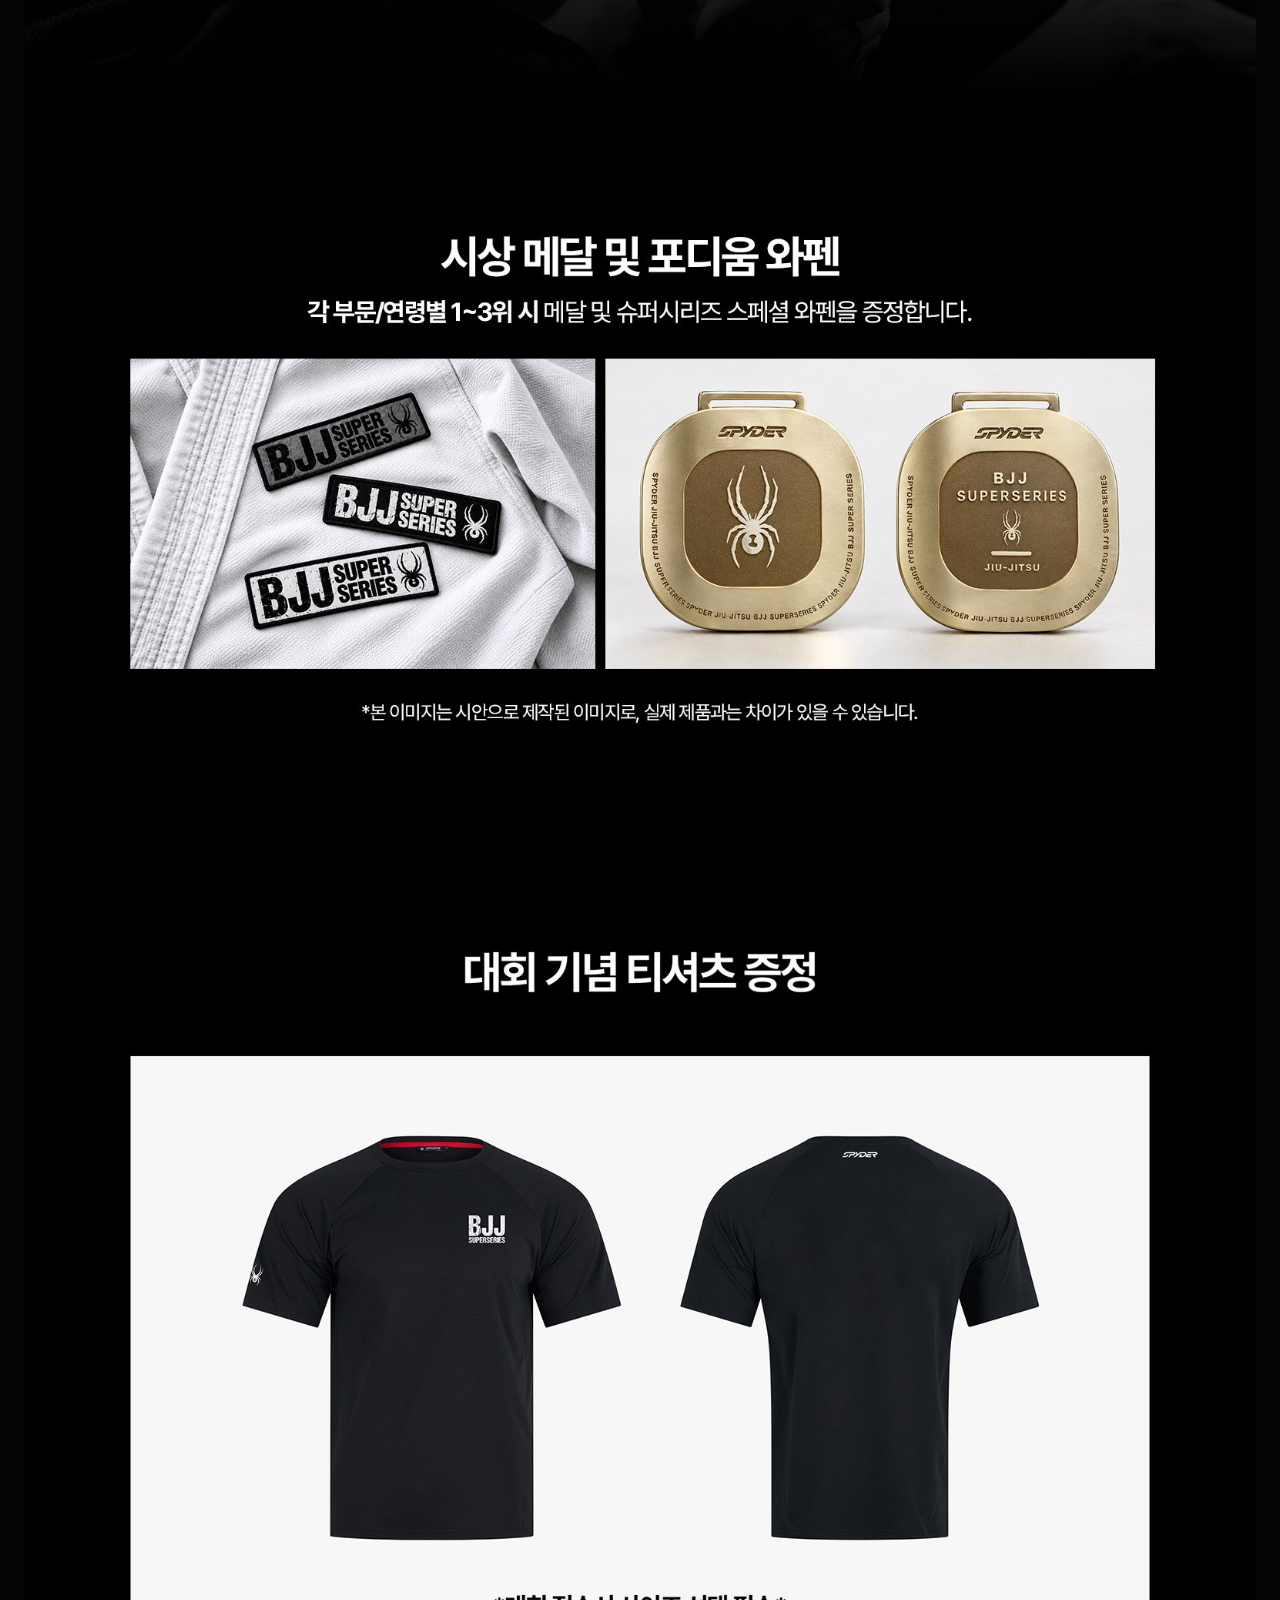
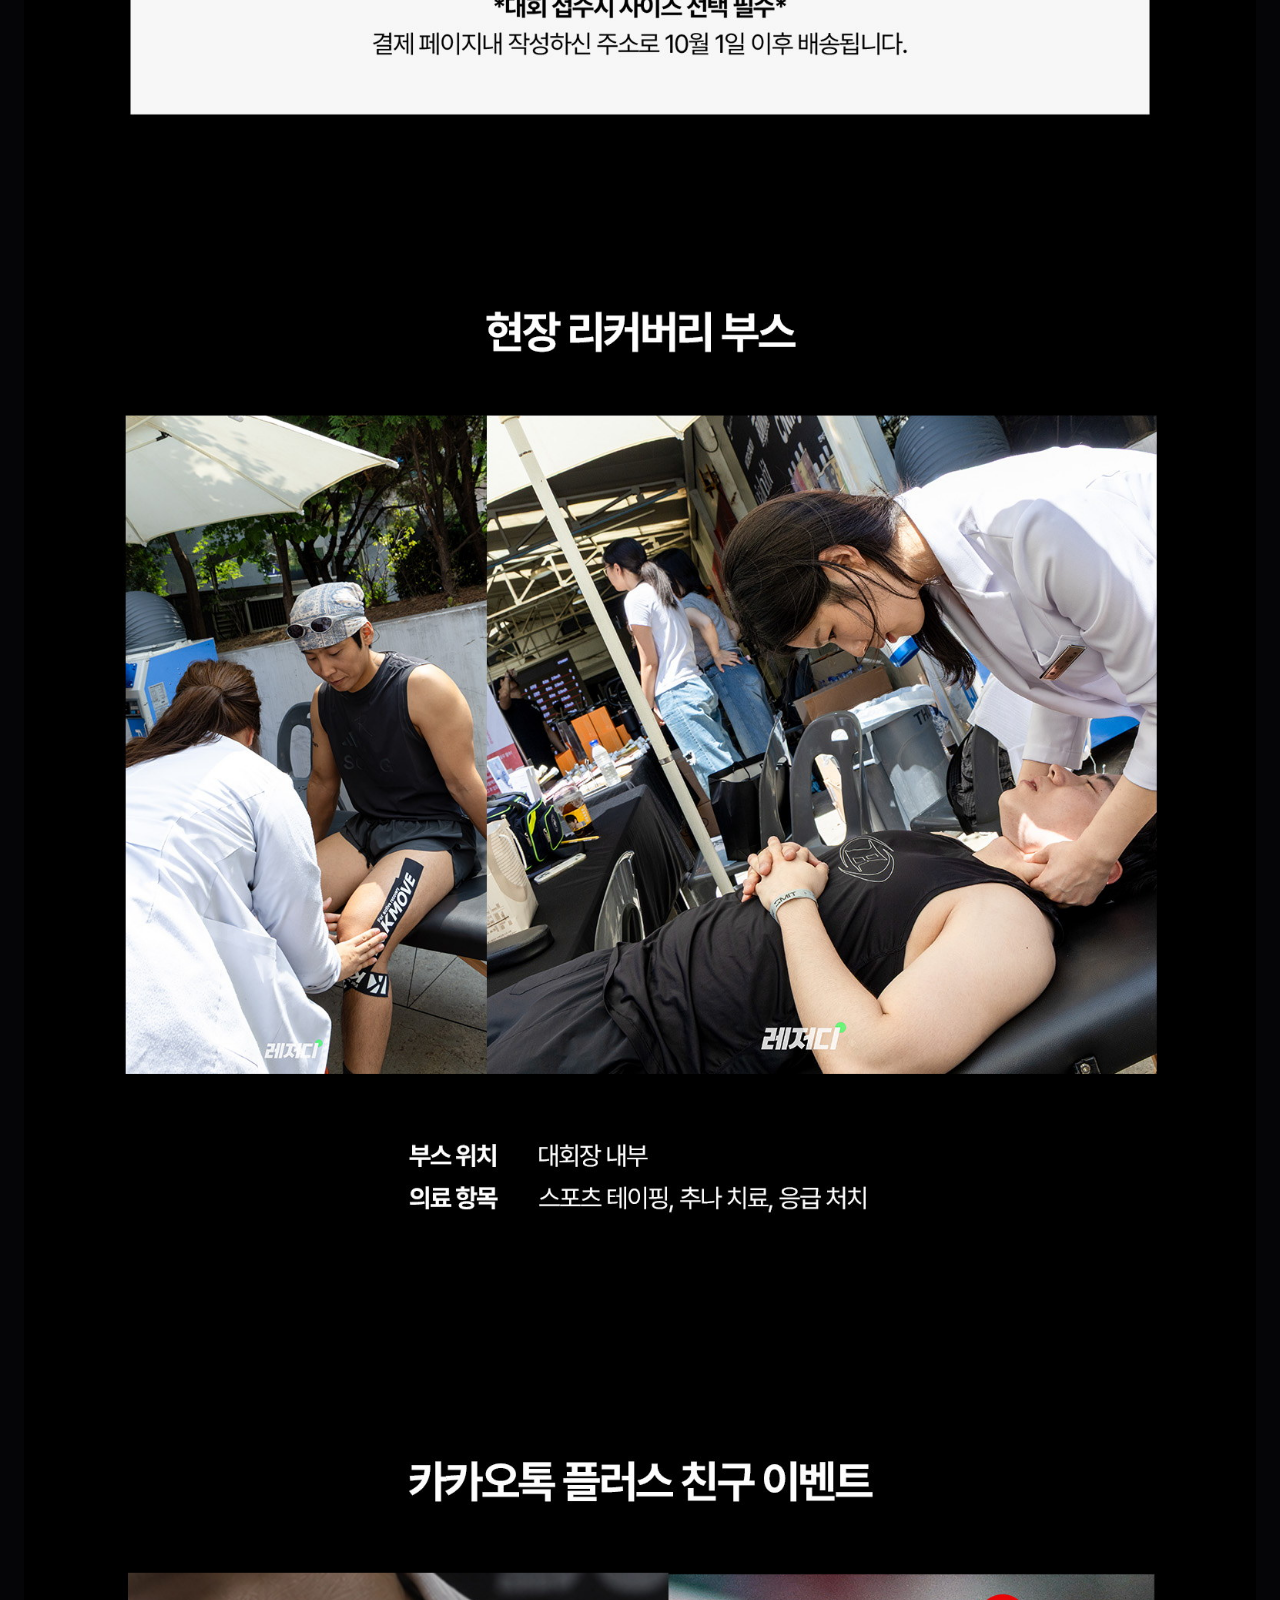
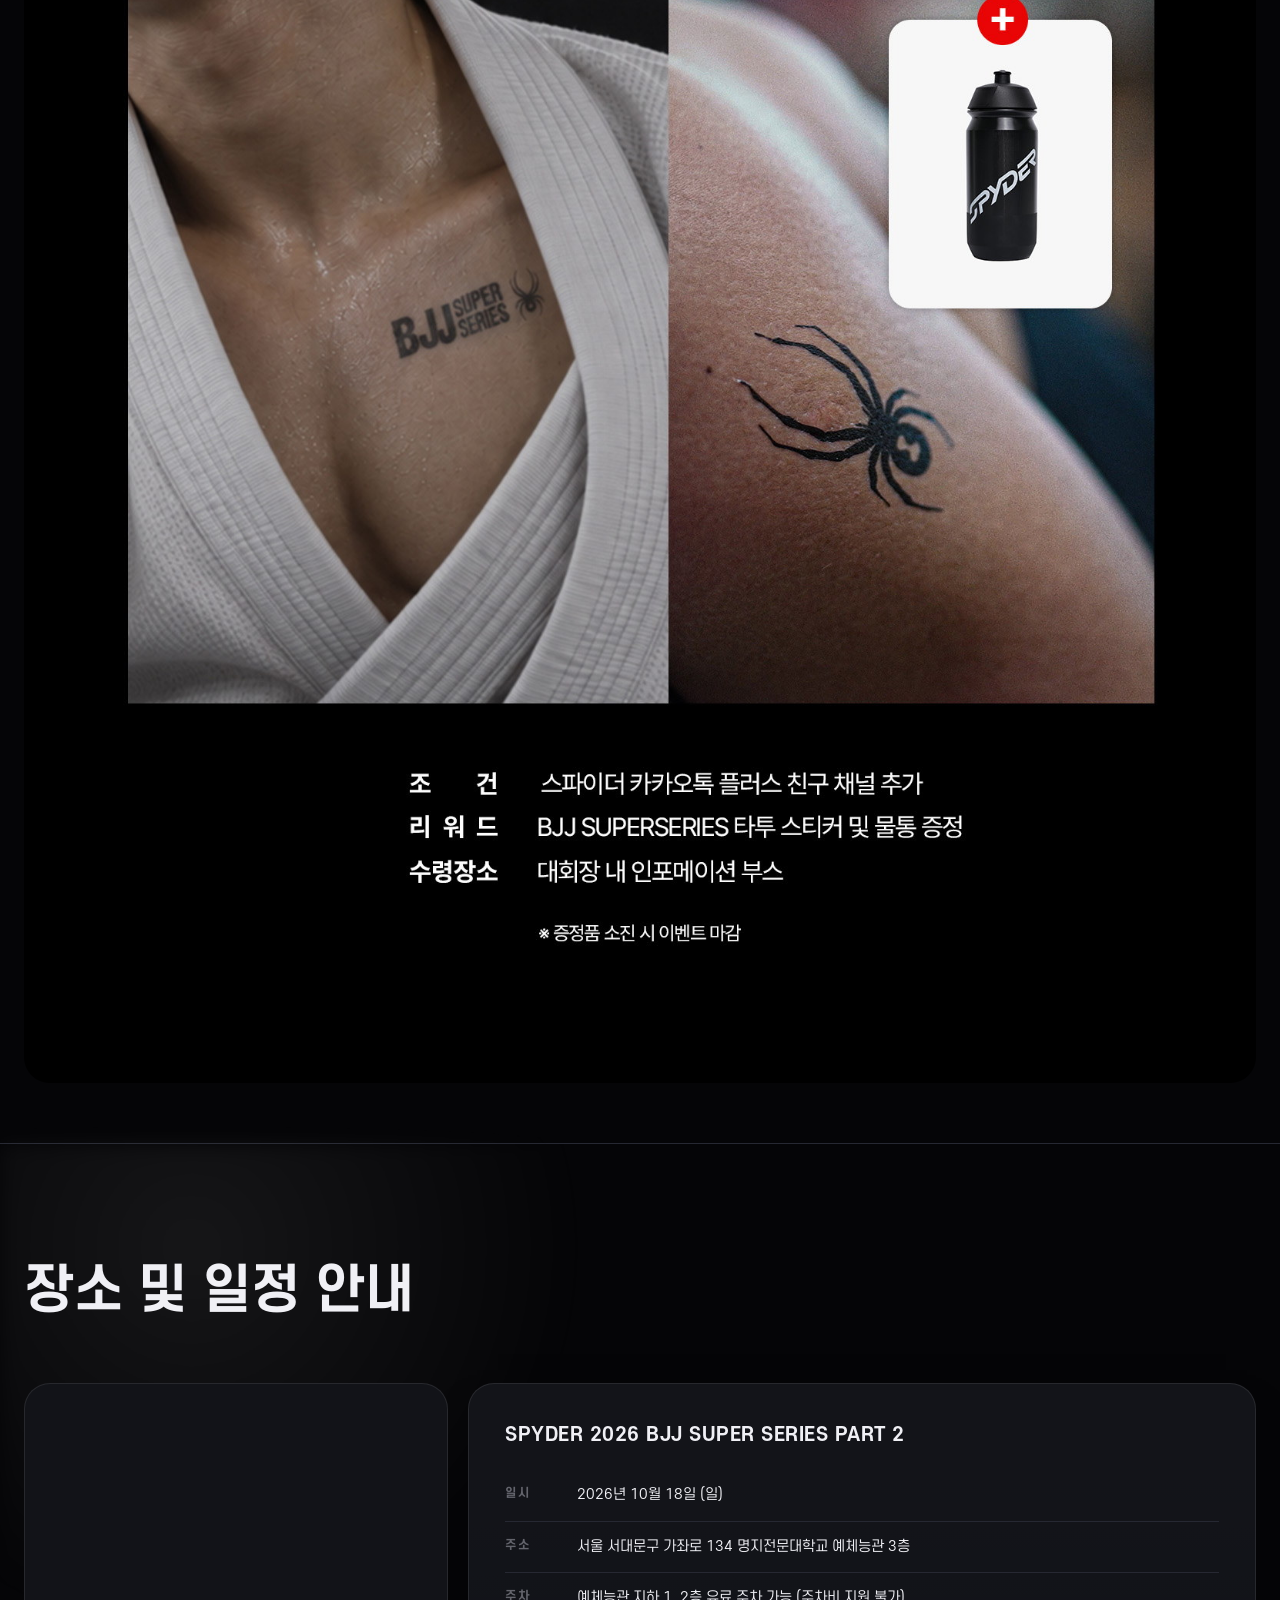
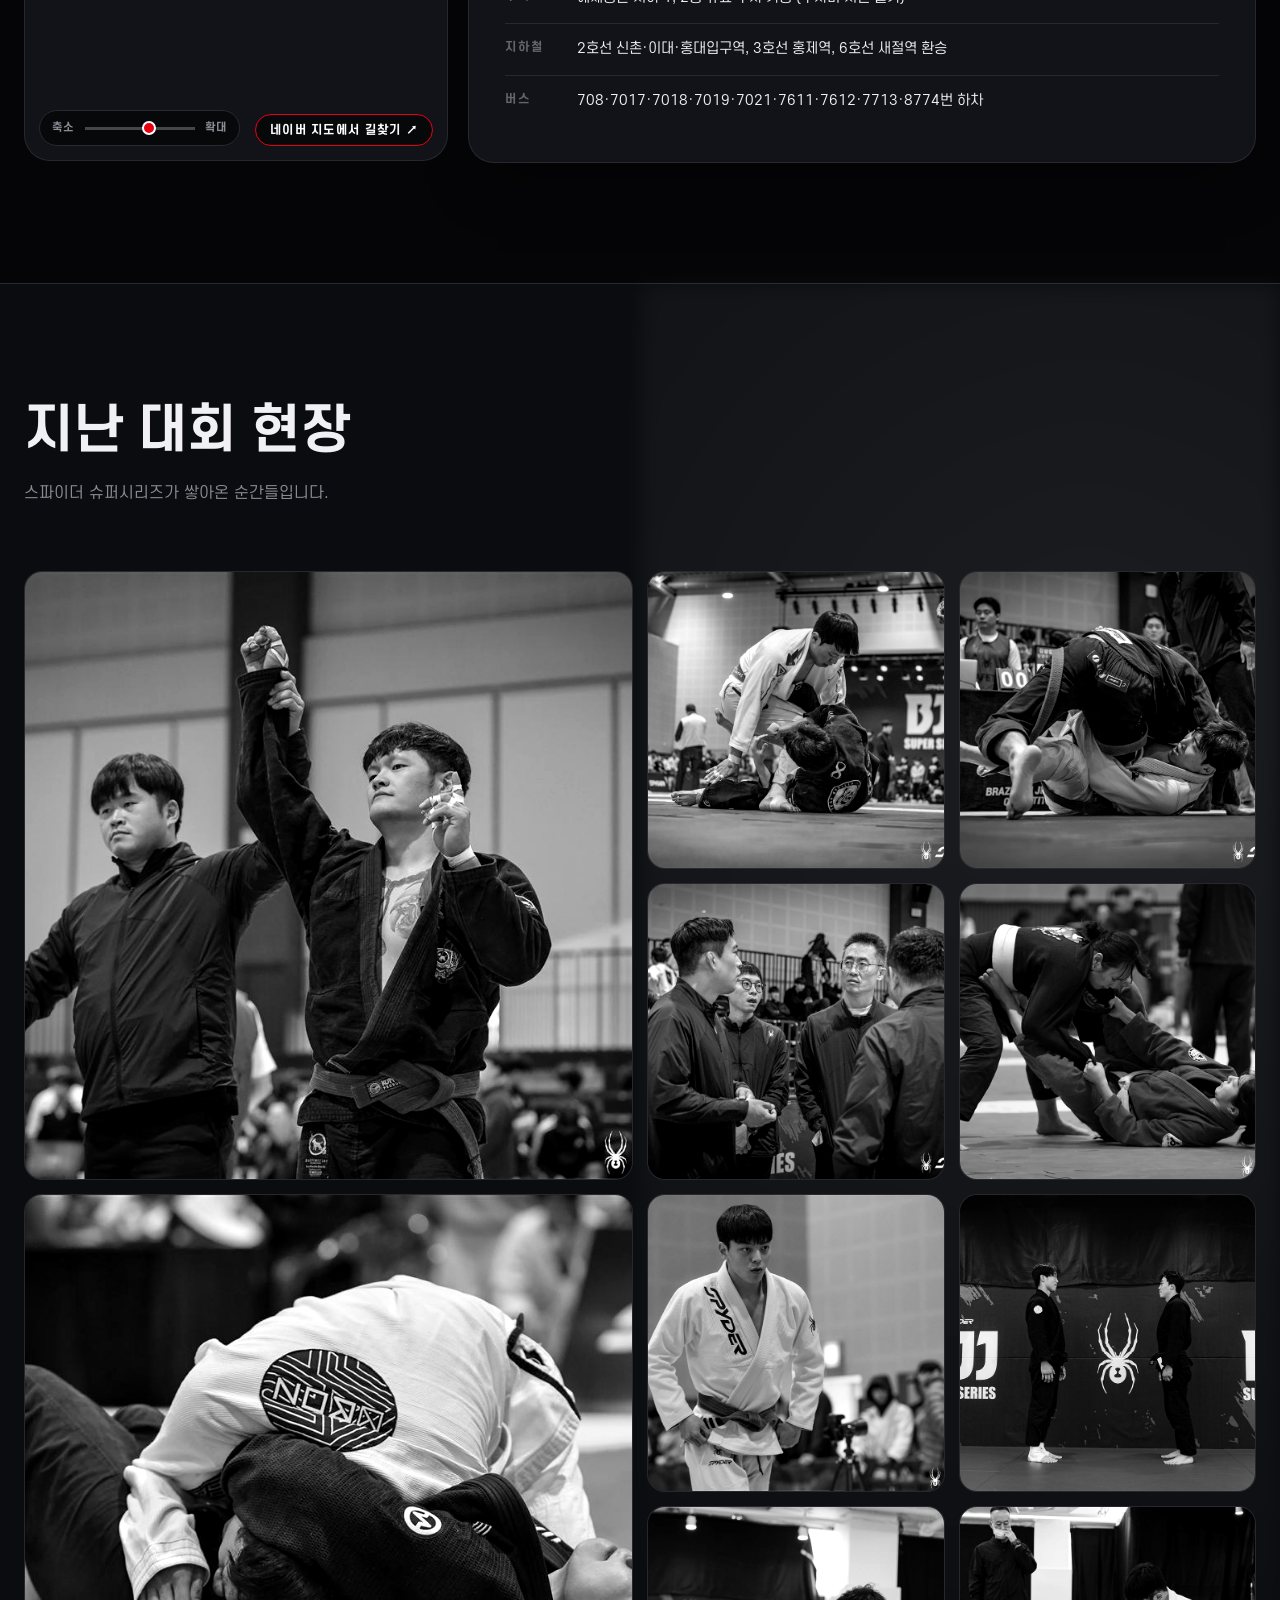
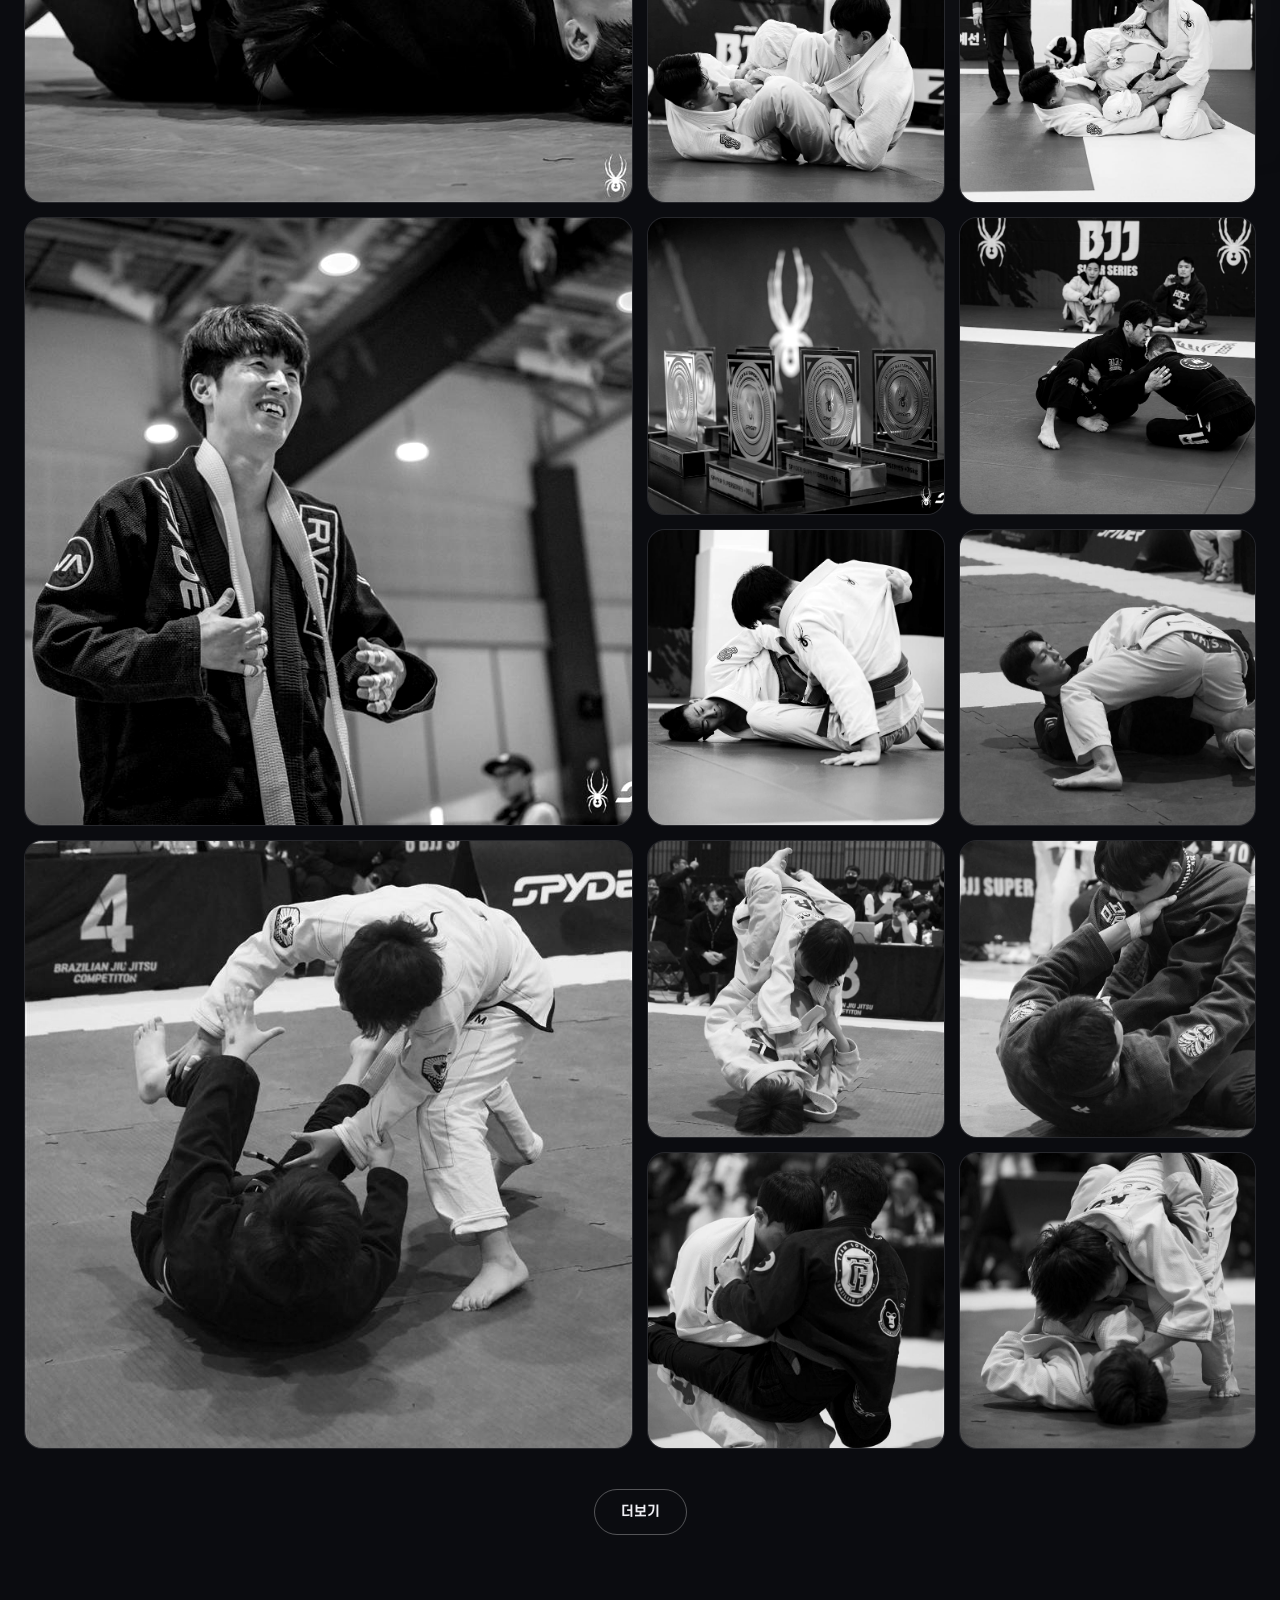
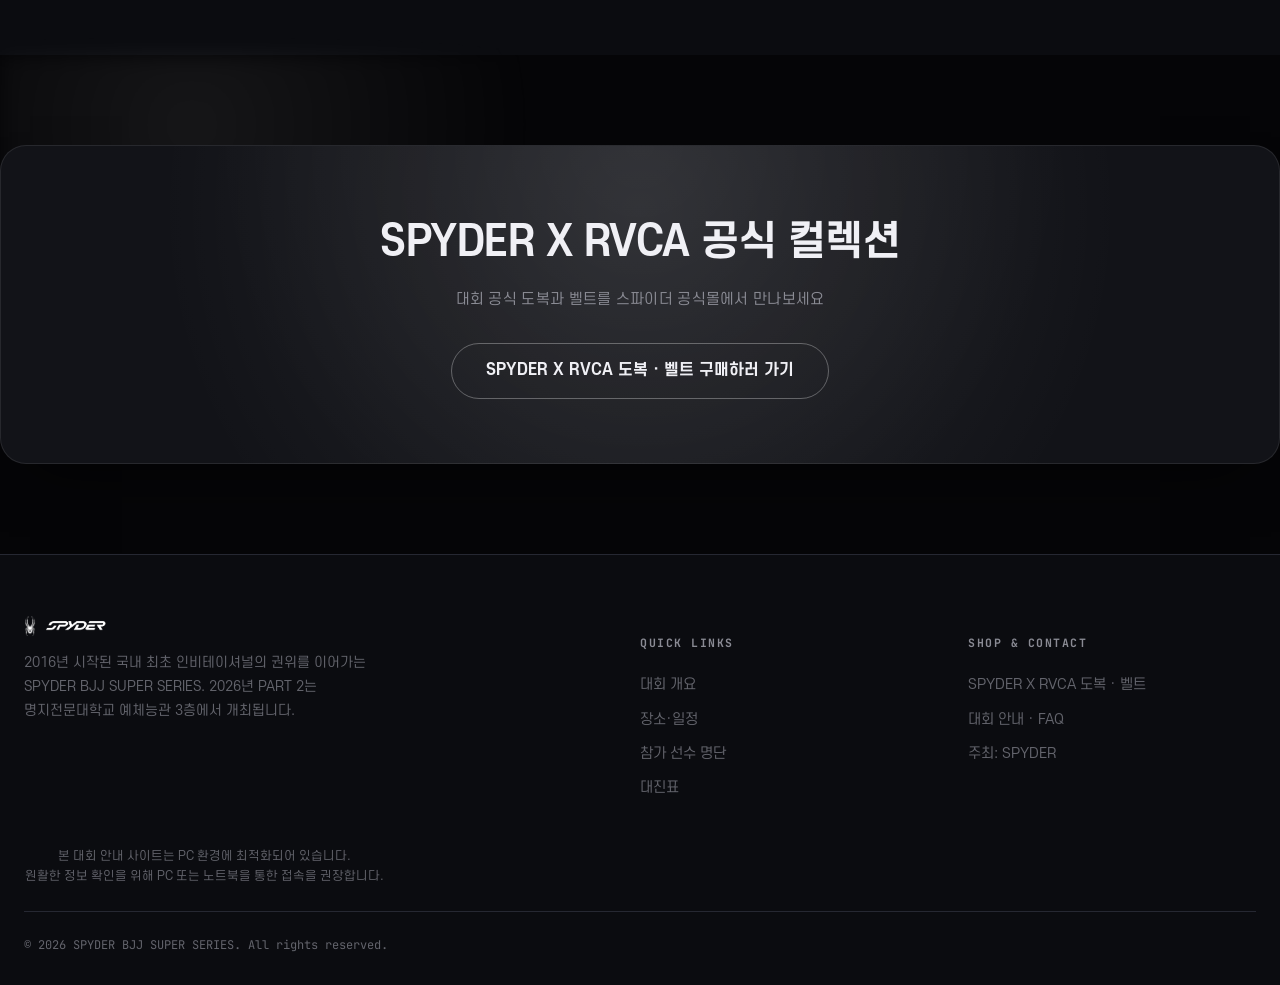
==== commit 094f5152: "Auto update (2026-09-22 14:57)" ====
--- a/index.html
+++ b/index.html
@@ -108,7 +108,7 @@
 <!-- PROMO DETAIL -->
 <section class="promo-detail">
   <div class="container">
-    <img src="assets/img/promo-detail.jpg" alt="SPYDER BJJ SUPER SERIES 2026 PART 2 기획전 안내">
+    <img src="assets/img/promo-detail.jpg?v=2" alt="SPYDER BJJ SUPER SERIES 2026 PART 2 기획전 안내">
   </div>
 </section>
 
